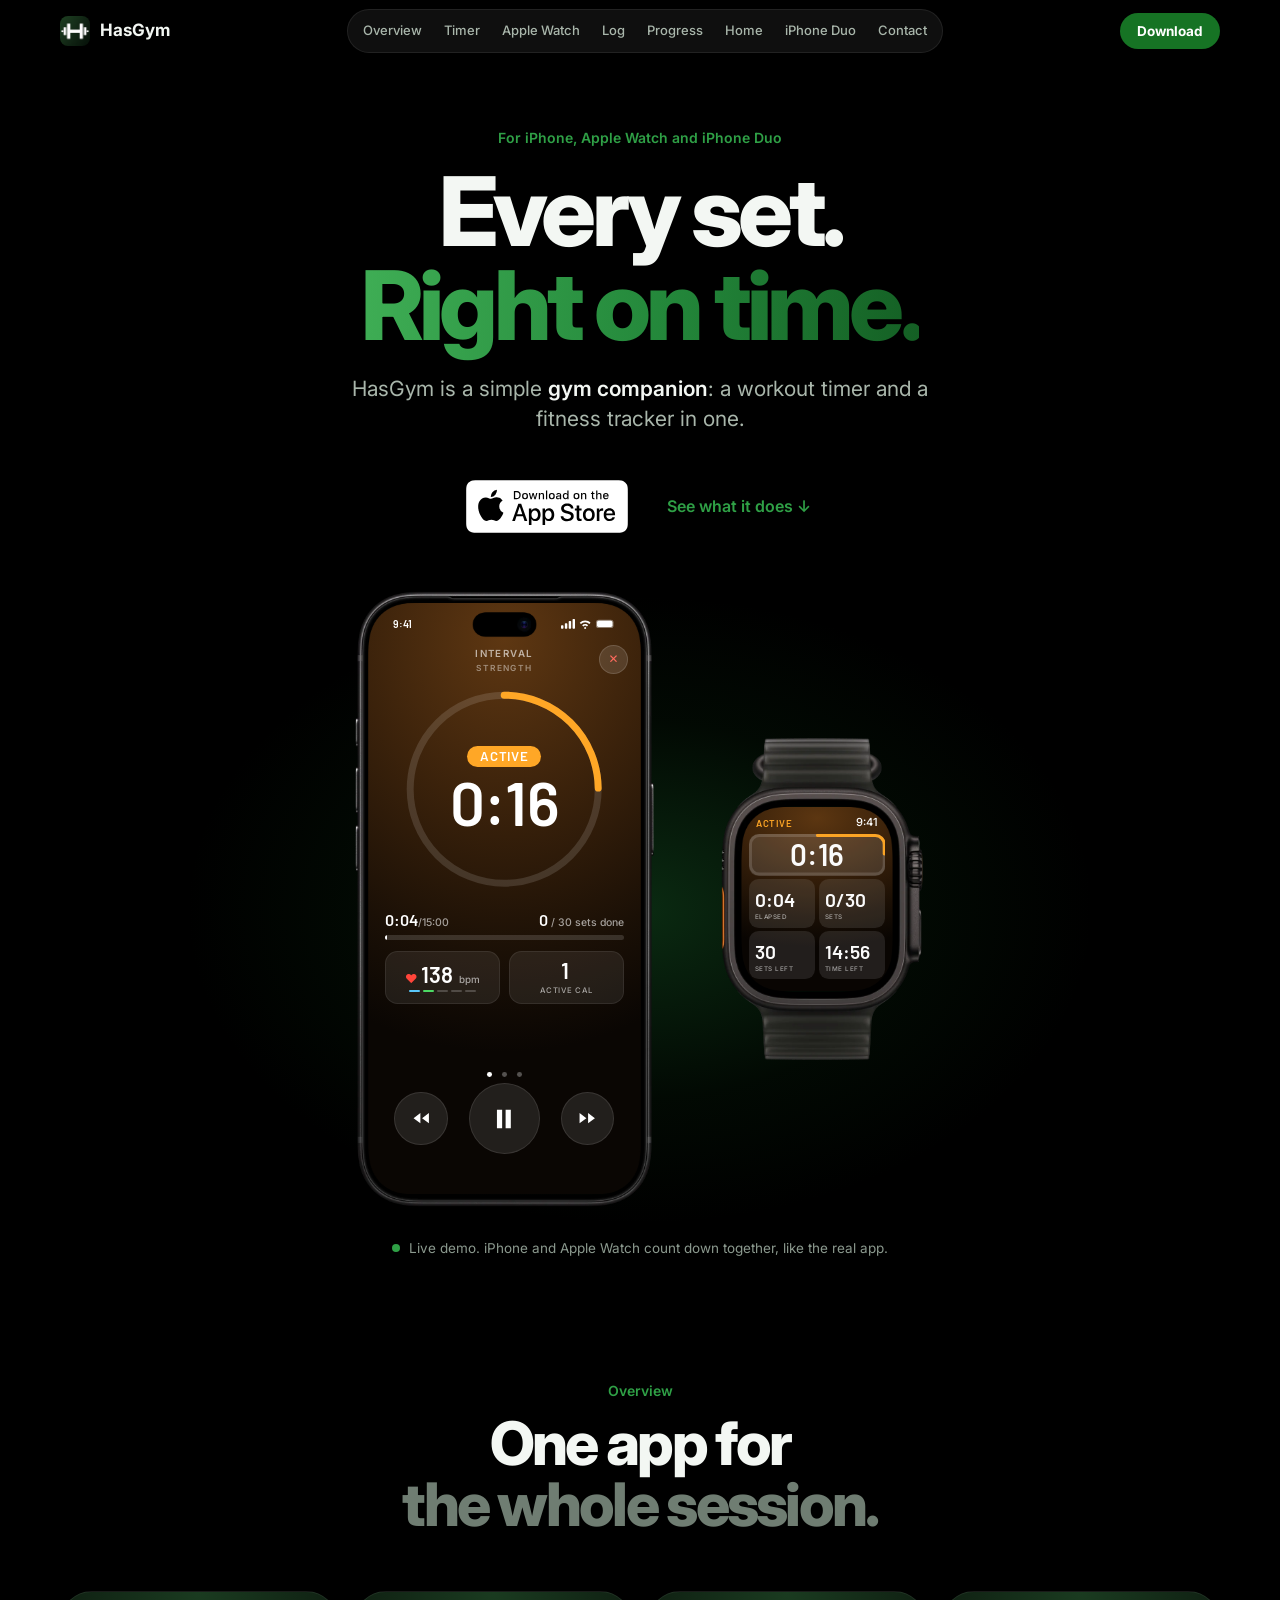
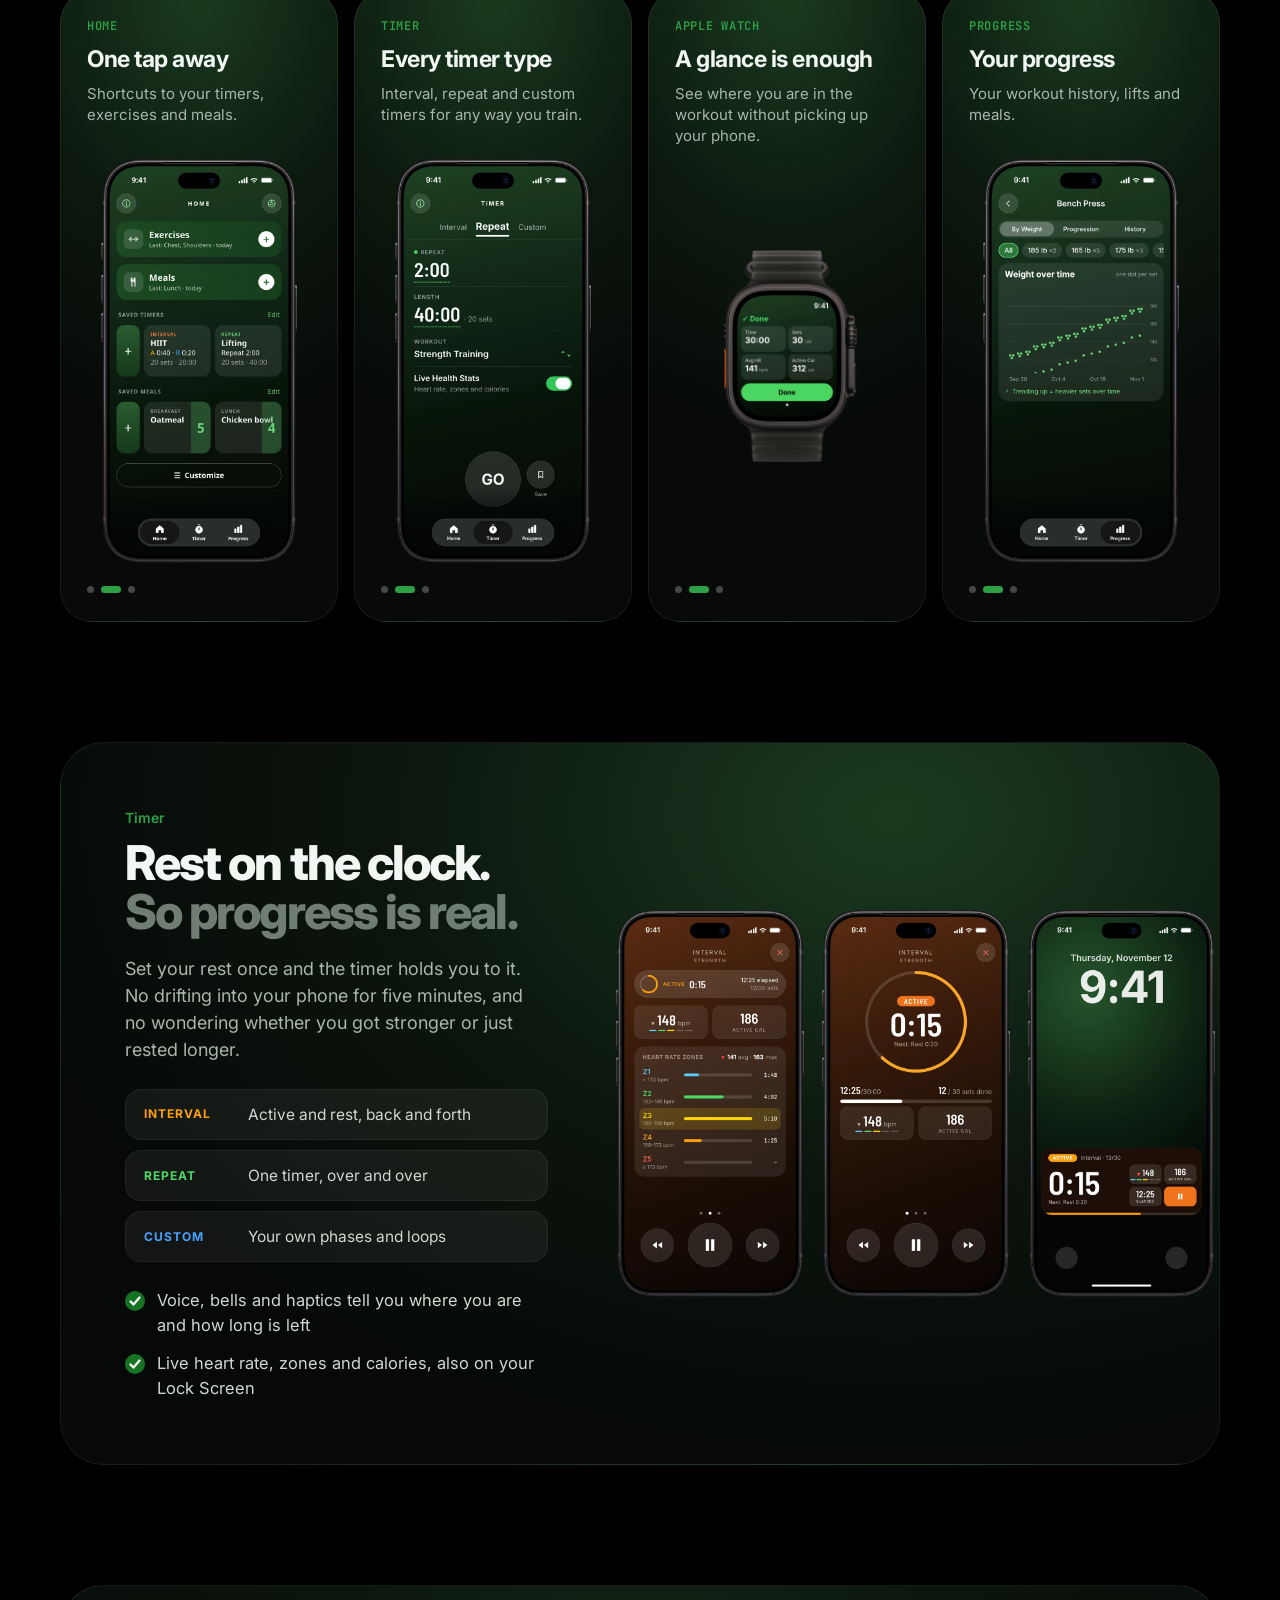
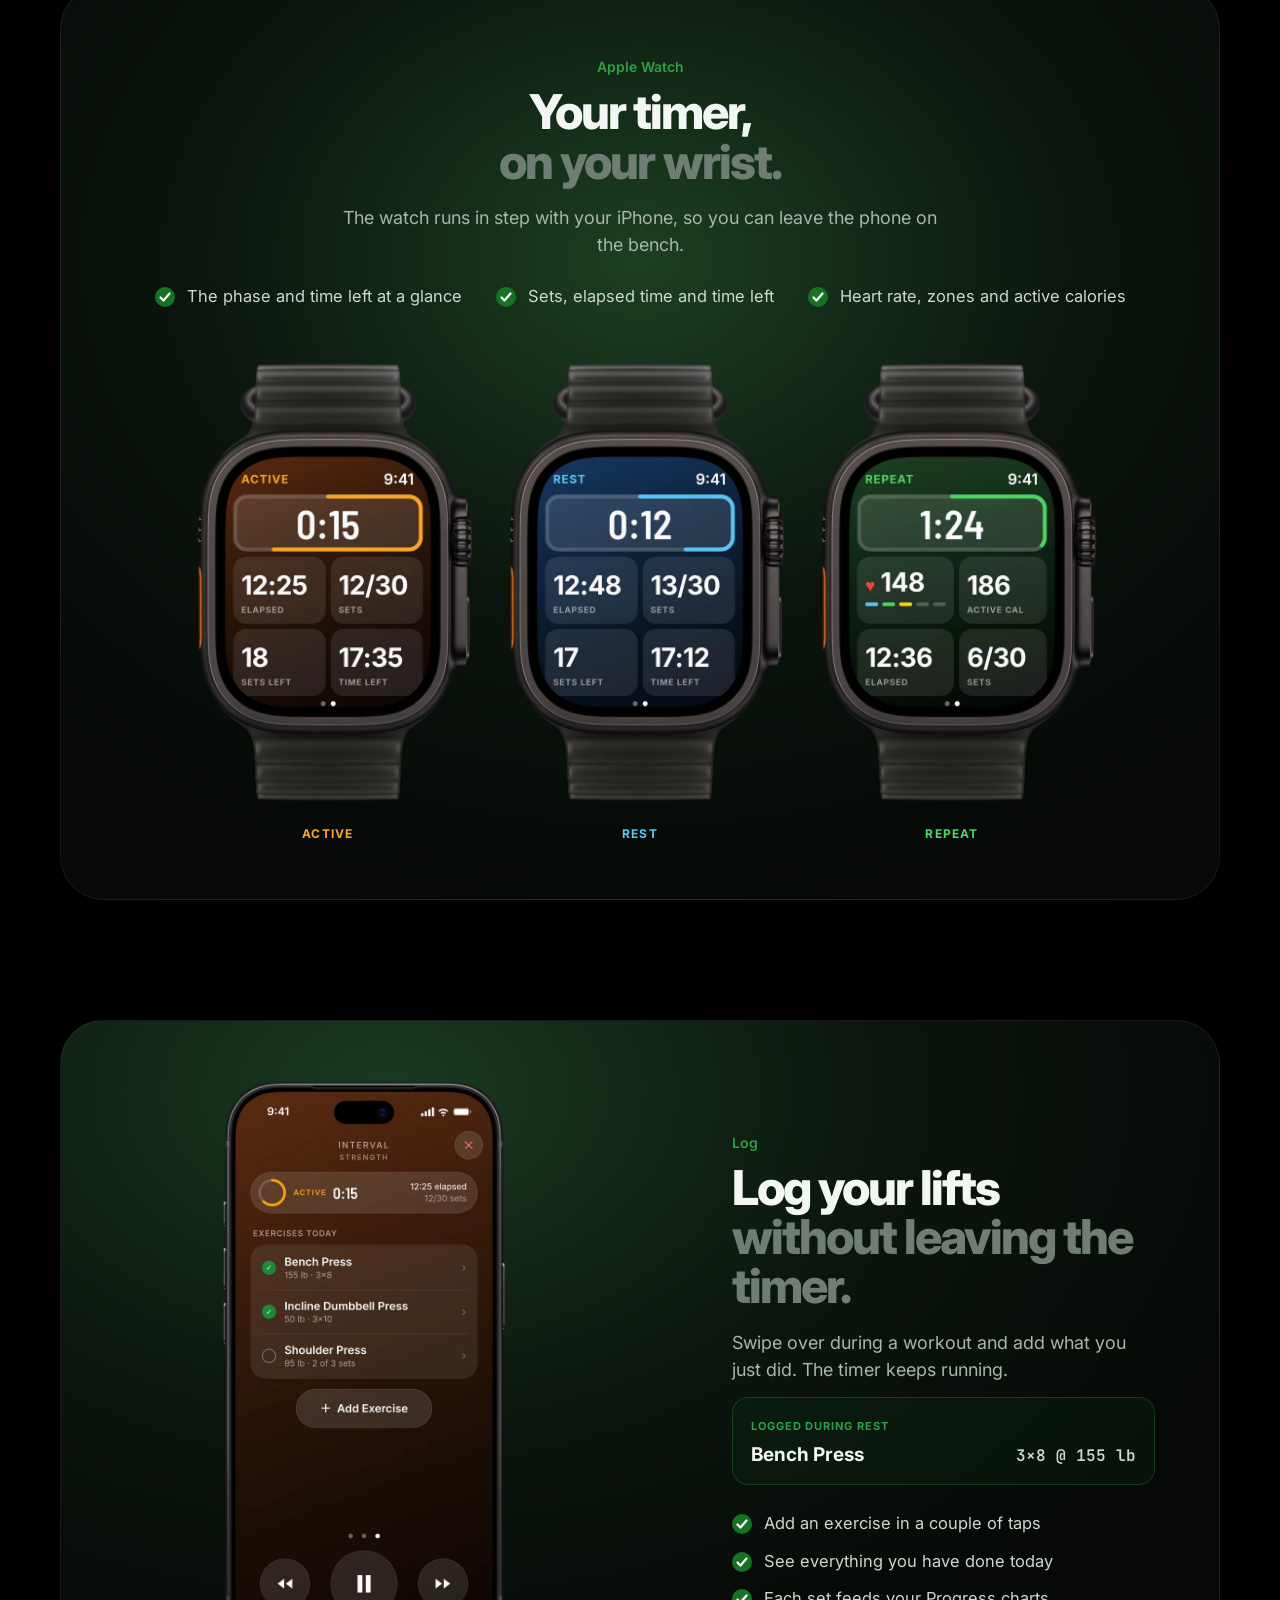
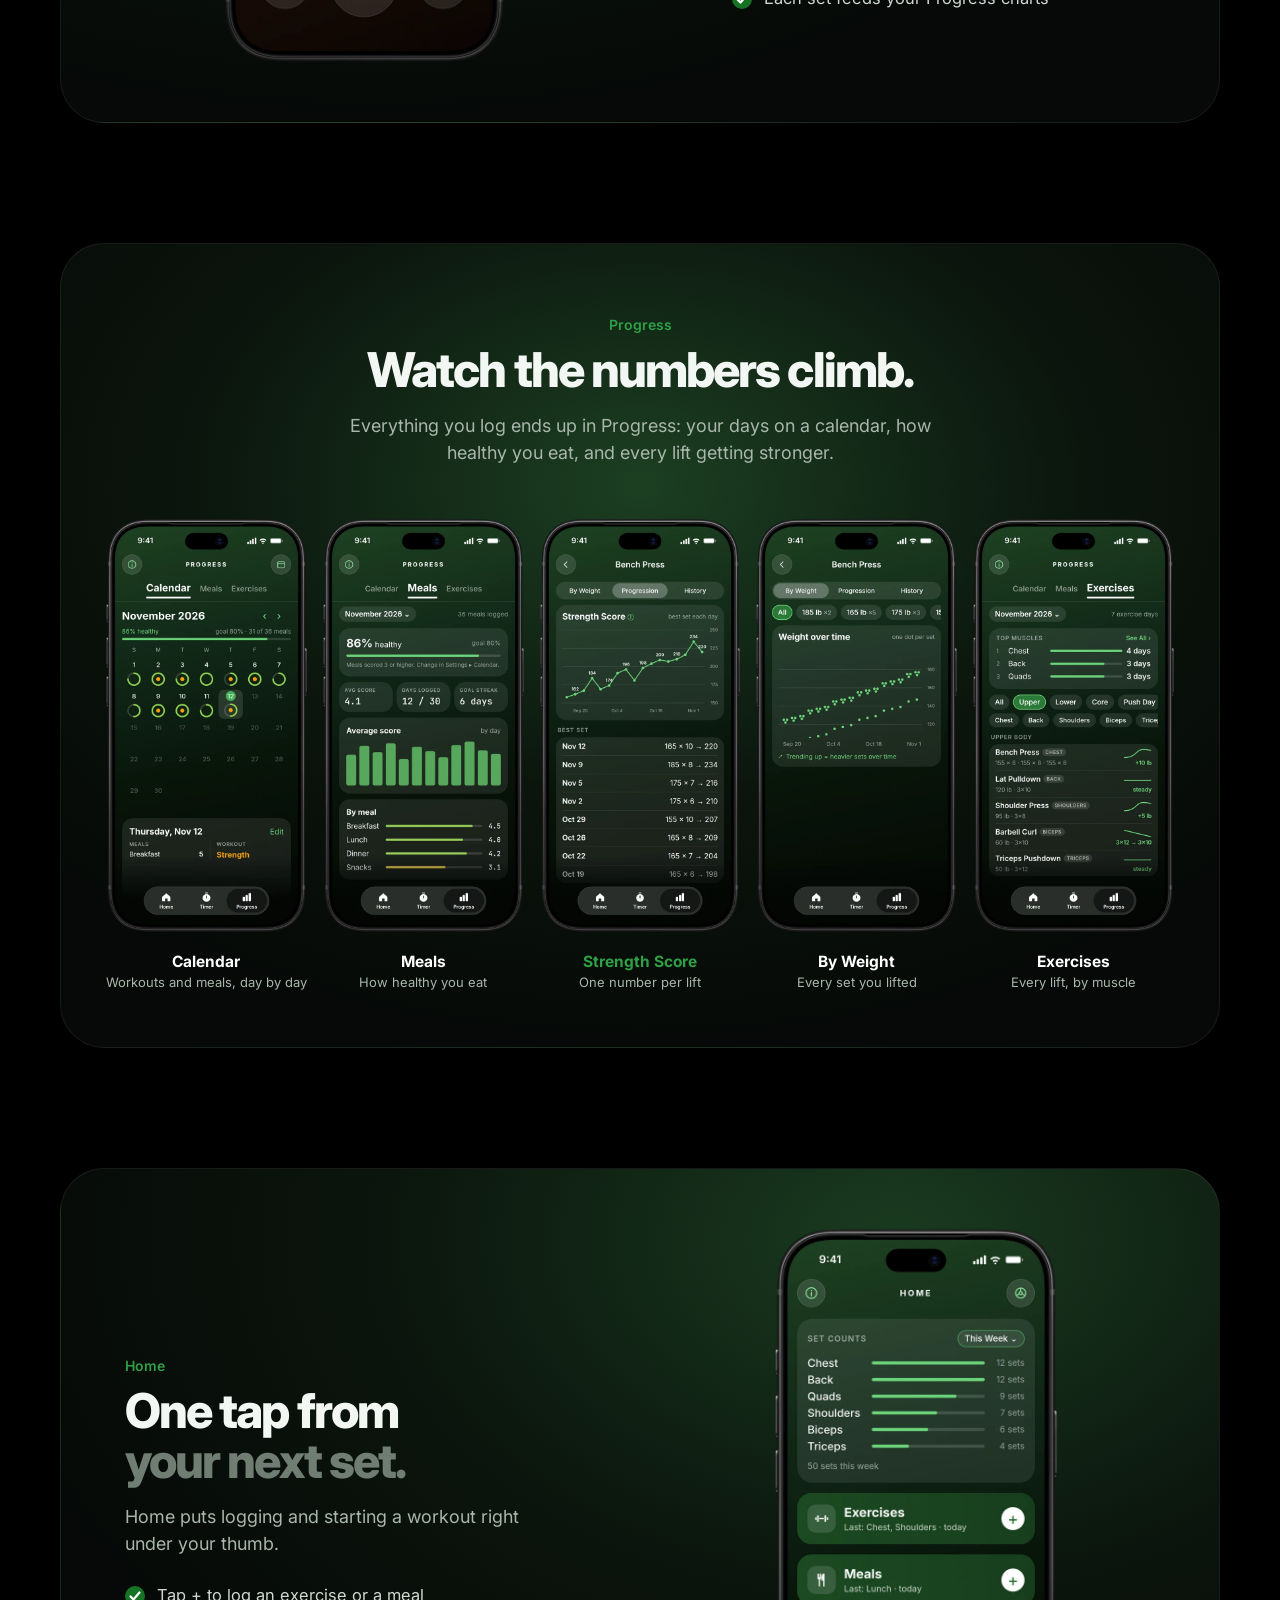
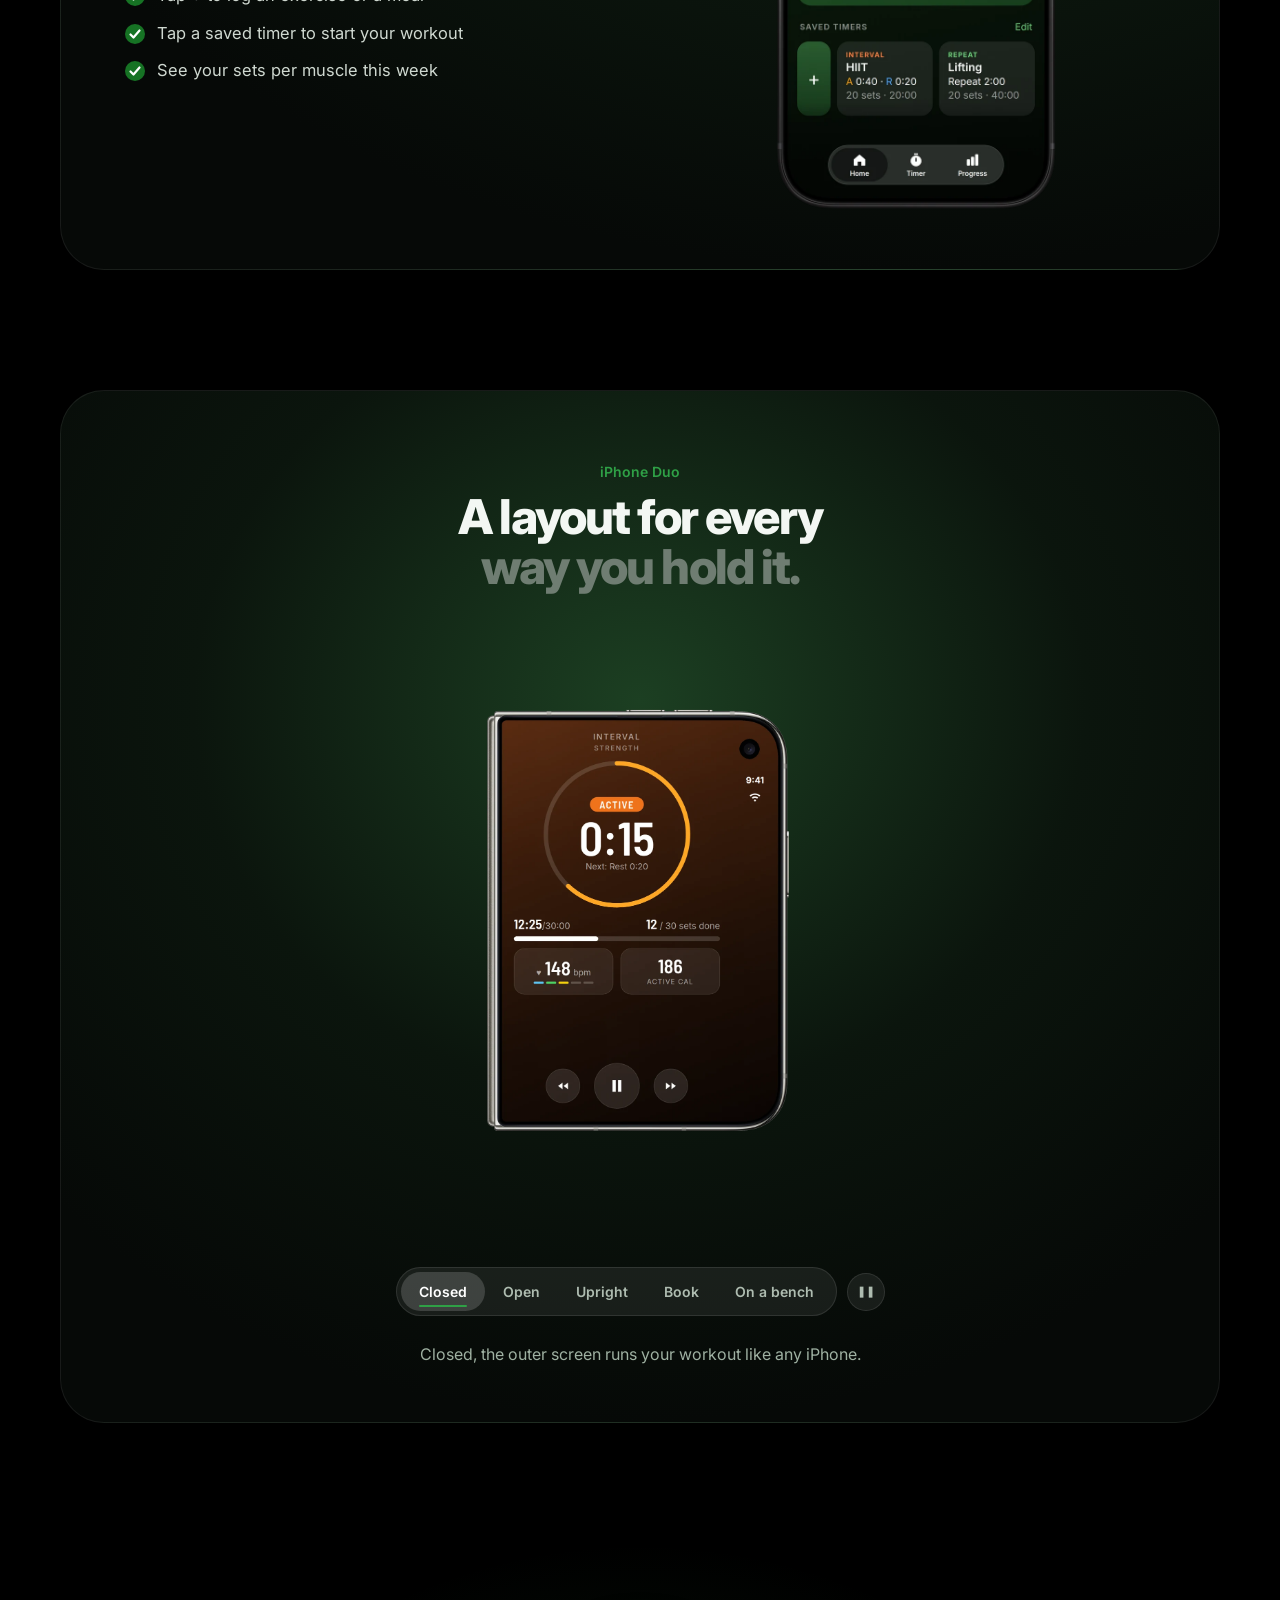
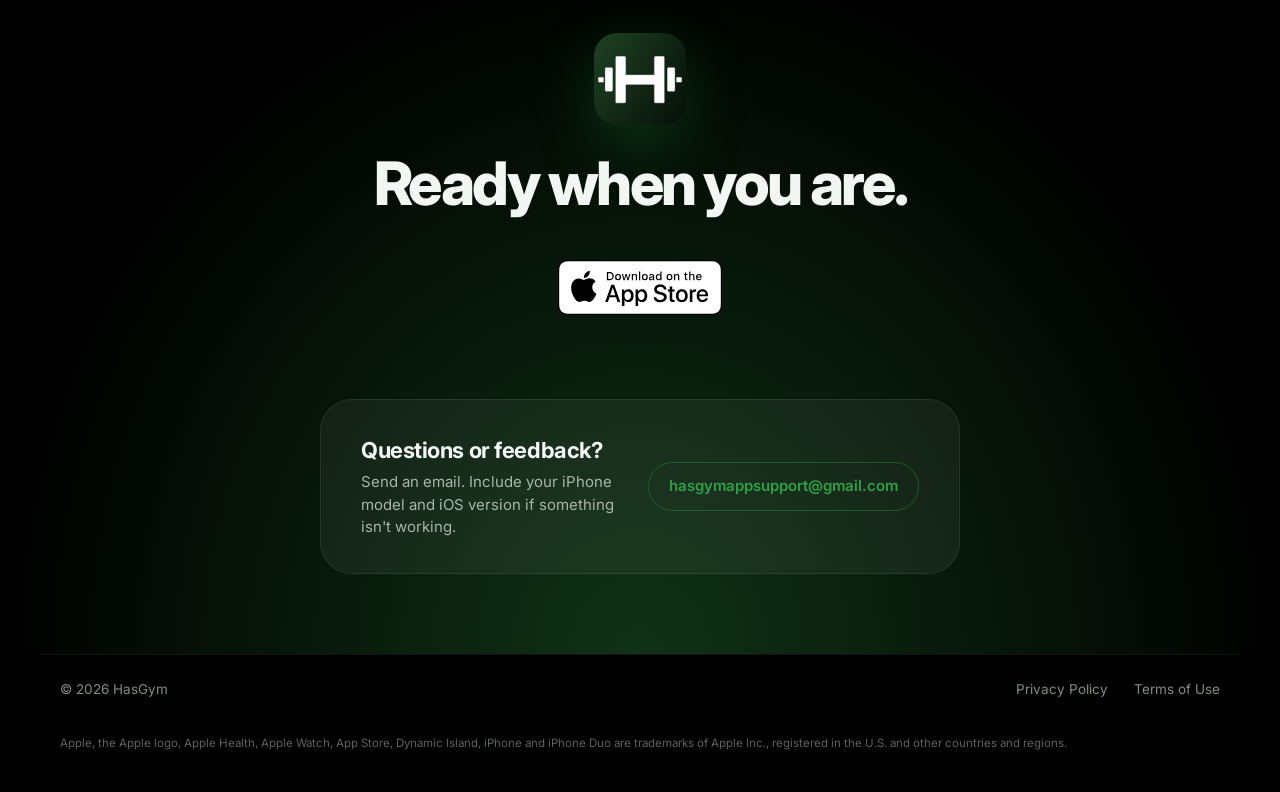
==== index.html @ fb8aa4e7 "feat: build the HasGym website home page Single-page site for HasGym: a live iPhone and Apple Watch " ====
<!doctype html>
<html lang="en"><head><meta charset="utf-8"><meta name="viewport" content="width=device-width, initial-scale=1">
<title>HasGym: workout timer and fitness tracker</title>
<meta name="description" content="HasGym is a simple gym companion: a workout timer and a fitness tracker in one, for iPhone, Apple Watch and iPhone Duo.">
<meta name="theme-color" content="#000000"><link rel="icon" href="assets/icon.png">
<link rel="preconnect" href="https://fonts.googleapis.com"><link rel="preconnect" href="https://fonts.gstatic.com" crossorigin>
<link href="https://fonts.googleapis.com/css2?family=Barlow:wght@500;600&family=Inter:wght@400;500;600;700;800&family=JetBrains+Mono:wght@500;600&display=swap" rel="stylesheet">
<link rel="stylesheet" href="devices.css?v=1794537284"><link rel="stylesheet" href="site.css?v=1794537284"></head><body>

<header class="hg-top"><div class="hg-w"><a class="hg-brand" href="#top"><img src="assets/icon.png" alt="">HasGym</a>
<nav class="hg-nav" aria-label="Sections"><i></i><a href="#overview">Overview</a><a href="#timer">Timer</a><a href="#watch">Apple Watch</a><a href="#log">Log</a><a href="#progress">Progress</a><a href="#home">Home</a><a href="#duo">iPhone Duo</a><a href="#contact">Contact</a></nav>
<a class="hg-dl" href="#contact">Download</a></div></header>

<main id="top">
<section class="hg-hero"><div class="hg-w">
<p class="hg-eb">For iPhone, Apple Watch and iPhone Duo</p>
<h1>Every set.<br><em>Right on time.</em></h1>
<p class="hg-sub">HasGym is a simple <b>gym companion</b>: a workout timer and a fitness tracker in one.</p>
<div class="hg-cta"><a class="hg-badge" href="#"><img src="assets/app-store-badge-white.svg" alt="Download on the App Store" width="165" height="55"></a><a class="hg-more" href="#overview">See what it does ↓</a></div>
<div class="hg-stage">
<div class="frl frl-phone" data-live="phone"><img src="assets/framed/bezel-iphone.webp" alt=""></div>
<div class="frl frl-watch" data-live="watch"><img src="assets/framed/bezel-watch.webp" alt=""></div>
</div>
<p class="hg-livecap">Live demo. iPhone and Apple Watch count down together, like the real app.</p>
</div></section>

<section class="hg-s" id="overview"><div class="hg-w"><div class="hg-hd"><p class="hg-eb">Overview</p><h2>One app for<br><span>the whole session.</span></h2></div>
<div class="hg-ov">
<button type="button" class="hg-oc" aria-label="Home: show the next screen"><small>HOME</small><h3>One tap away</h3><p>Shortcuts to your timers, exercises and meals.</p><div class="hg-ph hg-rot" style="zoom:.46"><img class="fr fr-phone on" src="assets/framed/home.webp" alt="Home with set counts"><img class="fr fr-phone" src="assets/framed/home-saved.webp" alt="Home with saved timers and meals"><img class="fr fr-phone" src="assets/framed/home-today.webp" alt="Home with the Today card"></div><span class="hg-dots"><i></i><i></i><i></i></span></button>
<button type="button" class="hg-oc" aria-label="Timer: show the next screen"><small>TIMER</small><h3>Every timer type</h3><p>Interval, repeat and custom timers for any way you train.</p><div class="hg-ph hg-rot" style="zoom:.46"><img class="fr fr-phone on" src="assets/framed/setup-interval.webp" alt="Interval timer setup"><img class="fr fr-phone" src="assets/framed/setup-repeat.webp" alt="Repeat timer setup"><img class="fr fr-phone" src="assets/framed/setup-custom.webp" alt="Custom timer setup"></div><span class="hg-dots"><i></i><i></i><i></i></span></button>
<button type="button" class="hg-oc" aria-label="Apple Watch: show the next screen"><small>APPLE WATCH</small><h3>A glance is enough</h3><p>See where you are in the workout without picking up your phone.</p><div class="hg-ph hg-rot" style="zoom:.46"><img class="fr fr-watch on" src="assets/framed/watch-active.webp" alt="Apple Watch timer"><img class="fr fr-watch" src="assets/framed/watch-done.webp" alt="Apple Watch workout summary"><img class="fr fr-watch" src="assets/framed/watch-controls.webp" alt="Apple Watch pause and end"></div><span class="hg-dots"><i></i><i></i><i></i></span></button>
<button type="button" class="hg-oc" aria-label="Progress: show the next screen"><small>PROGRESS</small><h3>Your progress</h3><p>Your workout history, lifts and meals.</p><div class="hg-ph hg-rot" style="zoom:.46"><img class="fr fr-phone on" src="assets/framed/strength.webp" alt="Strength Score chart"><img class="fr fr-phone" src="assets/framed/byweight.webp" alt="Weight over time"><img class="fr fr-phone" src="assets/framed/meals.webp" alt="Meals tab"></div><span class="hg-dots"><i></i><i></i><i></i></span></button>
</div></div></section>

<section class="hg-s" id="timer"><div class="hg-w"><div class="hg-p">
<div class="hg-tx"><p class="hg-eb">Timer</p><h3>Rest on the clock.<span>So progress is real.</span></h3>
<p>Set your rest once and the timer holds you to it. No drifting into your phone for five minutes, and no wondering whether you got stronger or just rested longer.</p>
<div class="hg-types"><div><b style="color:#ff9f0a">INTERVAL</b>Active and rest, back and forth</div><div><b style="color:#4cd964">REPEAT</b>One timer, over and over</div><div><b style="color:#4aa3ff">CUSTOM</b>Your own phases and loops</div></div>
<ul class="hg-ck"><li>Voice, bells and haptics tell you where you are and how long is left</li><li>Live heart rate, zones and calories, also on your Lock Screen</li></ul></div>
<div class="hg-vis"><div class="hg-trio3"><div class="hg-ph" style="zoom:.44"><img class="fr fr-phone" src="assets/framed/zones.webp" alt="Live heart rate zones during a workout" loading="lazy"></div><div class="hg-ph" style="zoom:.44"><img class="fr fr-phone" src="assets/framed/workout.webp" alt="An interval timer counting down" loading="lazy"></div><div class="hg-ph" style="zoom:.44"><img class="fr fr-phone" src="assets/framed/lock.webp" alt="The timer as a Live Activity on the Lock Screen" loading="lazy"></div></div></div>
</div></div></section>

<section class="hg-s" id="watch"><div class="hg-w"><div class="hg-p wide hg-wsec">
<div class="hg-tx"><p class="hg-eb">Apple Watch</p><h3>Your timer,<span>on your wrist.</span></h3>
<p>The watch runs in step with your iPhone, so you can leave the phone on the bench.</p>
<ul class="hg-ck"><li>The phase and time left at a glance</li><li>Sets, elapsed time and time left</li><li>Heart rate, zones and active calories</li></ul></div>
<div class="hg-vis"><div class="hg-watches"><figure><div class="hg-ph" style="zoom:.95"><img class="fr fr-watch" src="assets/framed/watch-active.webp" alt="Apple Watch in the active phase" loading="lazy"></div><figcaption style="color:#ffa726">ACTIVE</figcaption></figure><figure><div class="hg-ph" style="zoom:.95"><img class="fr fr-watch" src="assets/framed/watch-rest.webp" alt="Apple Watch in the rest phase" loading="lazy"></div><figcaption style="color:#5ac8fa">REST</figcaption></figure><figure><div class="hg-ph" style="zoom:.95"><img class="fr fr-watch" src="assets/framed/watch-repeat.webp" alt="Apple Watch running a repeat timer" loading="lazy"></div><figcaption style="color:#4cd964">REPEAT</figcaption></figure></div></div>
</div></div></section>

<section class="hg-s" id="log"><div class="hg-w"><div class="hg-p rev">
<div class="hg-tx"><p class="hg-eb">Log</p><h3>Log your lifts<span>without leaving the timer.</span></h3>
<p>Swipe over during a workout and add what you just did. The timer keeps running.</p>
<div class="hg-log"><small>LOGGED DURING REST</small><p><b>Bench Press</b><span>3×8 @ 155 lb</span></p></div>
<ul class="hg-ck"><li>Add an exercise in a couple of taps</li><li>See everything you have done today</li><li>Each set feeds your Progress charts</li></ul></div>
<div class="hg-vis"><div class="hg-ph" style="zoom:.66"><img class="fr fr-phone" src="assets/framed/logex.webp" alt="Logging exercises during a running workout" loading="lazy"></div></div>
</div></div></section>

<section class="hg-s" id="progress"><div class="hg-w"><div class="hg-p wide">
<div class="hg-tx"><p class="hg-eb">Progress</p><h3>Watch the numbers climb.</h3>
<p>Everything you log ends up in Progress: your days on a calendar, how healthy you eat, and every lift getting stronger.</p></div>
<div class="hg-gal"><figure class=""><div class="hg-ph" style="zoom:.47"><img class="fr fr-phone" src="assets/framed/calendar.webp" alt="Calendar of workouts and meals" loading="lazy"></div><figcaption><b>Calendar</b>Workouts and meals, day by day</figcaption></figure><figure class=""><div class="hg-ph" style="zoom:.47"><img class="fr fr-phone" src="assets/framed/meals.webp" alt="Meals tab with healthy share" loading="lazy"></div><figcaption><b>Meals</b>How healthy you eat</figcaption></figure><figure class="big"><div class="hg-ph" style="zoom:.47"><img class="fr fr-phone" src="assets/framed/strength.webp" alt="Strength Score chart" loading="lazy"></div><figcaption><b>Strength Score</b>One number per lift</figcaption></figure><figure class=""><div class="hg-ph" style="zoom:.47"><img class="fr fr-phone" src="assets/framed/byweight.webp" alt="Chart of weight over time" loading="lazy"></div><figcaption><b>By Weight</b>Every set you lifted</figcaption></figure><figure class=""><div class="hg-ph" style="zoom:.47"><img class="fr fr-phone" src="assets/framed/exercises.webp" alt="Exercises grouped by muscle" loading="lazy"></div><figcaption><b>Exercises</b>Every lift, by muscle</figcaption></figure></div>
</div></div></section>

<section class="hg-s" id="home"><div class="hg-w"><div class="hg-p">
<div class="hg-tx"><p class="hg-eb">Home</p><h3>One tap from<span>your next set.</span></h3>
<p>Home puts logging and starting a workout right under your thumb.</p>
<ul class="hg-ck"><li>Tap + to log an exercise or a meal</li><li>Tap a saved timer to start your workout</li><li>See your sets per muscle this week</li></ul></div>
<div class="hg-vis"><div class="hg-ph" style="zoom:.66"><img class="fr fr-phone" src="assets/framed/home.webp" alt="HasGym Home with set counts, shortcuts and saved timers" loading="lazy"></div></div>
</div></div></section>

<section class="hg-s" id="duo"><div class="hg-w"><div class="hg-p wide">
<div class="hg-tx"><p class="hg-eb">iPhone Duo</p><h3>A layout for every<span>way you hold it.</span></h3></div>
<div class="hg-vis" style="padding-top:10px"><div data-duo-stage></div></div>
</div></div></section>

<section class="hg-end" id="contact"><div class="hg-w"><img src="assets/icon.png" alt="">
<h2>Ready when you are.</h2><div class="hg-cta"><a class="hg-badge" href="#"><img src="assets/app-store-badge-white.svg" alt="Download on the App Store" width="165" height="55"></a></div>
<div class="hg-contact"><div><h3>Questions or feedback?</h3><p>Send an email. Include your iPhone model and iOS version if something isn't working.</p></div><a class="hg-mail" href="mailto:hasgymappsupport@gmail.com">hasgymappsupport@gmail.com</a></div>
</div></section>
</main>

<footer class="hg-foot"><div class="hg-w"><span>© 2026 HasGym</span><nav><a href="privacy-policy/">Privacy Policy</a><a href="terms-of-use/">Terms of Use</a></nav></div>
<p class="hg-tm">Apple, the Apple logo, Apple Health, Apple Watch, App Store, Dynamic Island, iPhone and iPhone Duo are trademarks of Apple Inc., registered in the U.S. and other countries and regions.</p></footer>
<script src="devices.js?v=1794537284"></script><script src="site.js?v=1794537284"></script></body></html>
---- devices.css ----
/* Devices: screenshots framed in Apple's official product bezels (built by tools/build_frames.py).
   Apple's marketing guidelines: show them as is and straight-on; no tilt, shadow, crop, overlap or 3D;
   keep iPhone and Apple Watch at their real relative sizes (watch image = 0.73 x iPhone image width). */
.fr{display:block;max-width:none;height:auto}
.fr-phone{width:436px}
.fr-watch{width:318px}
/* live screen inside a bezel (hero) */
.frl{position:relative;flex:none}
.frl>img{position:relative;z-index:1;display:block;width:100%;max-width:none;pointer-events:none}
.frl>.lv{position:absolute;transform-origin:0 0}
.frl-phone{width:436px}
.frl-phone>.lv{left:5.333%;top:2.5%;width:390px;height:844px;border-radius:56px}
.frl-watch{width:318px}
.frl-watch>.lv{left:15.968%;top:22.66%;width:204.2px;height:248.8px;border-radius:46px;zoom:1.06}
/* stage + picker */
.stage{display:grid;justify-items:center;gap:26px}
.stage *{box-sizing:border-box;margin:0;padding:0}
.shots{position:relative;display:grid;place-items:center;width:100%}
.shot{grid-area:1/1;display:grid;place-items:center;opacity:0;transition:opacity .6s;pointer-events:none}
.shot.on{opacity:1}
.pkw{display:flex;gap:10px;align-items:center}
.pk{position:relative;display:flex;padding:4px;border-radius:999px;background:rgba(255,255,255,.07);border:1px solid rgba(255,255,255,.1)}
.pk .gl{position:absolute;top:4px;bottom:4px;left:0;border-radius:999px;background:rgba(255,255,255,.16);transition:transform .45s cubic-bezier(.2,.8,.2,1),width .45s}
.pk button{position:relative;appearance:none;border:0;background:none;color:#aebcb0;font:inherit;font-size:14px;font-weight:600;padding:9px 18px;cursor:pointer;transition:color .3s}
.pk button.on{color:#fff}
.pk button u{position:absolute;left:18px;right:18px;bottom:4px;height:2px;border-radius:2px;overflow:hidden}
.pk button.on u::after{content:"";display:block;height:100%;width:100%;background:var(--g,#2fa046);transform-origin:0 0;animation:pkrun 4s linear both}
.pkw.paused button.on u::after{animation:none}
@keyframes pkrun{from{transform:scaleX(0)}}
.pp{width:38px;height:38px;border-radius:50%;border:1px solid rgba(255,255,255,.1);background:rgba(255,255,255,.07);color:#aebcb0;cursor:pointer;font-size:11px}
.cap{min-height:1.5em;text-align:center;color:#9fb1a2;font-size:16px;max-width:520px}
.shots{min-height:470px}
---- site.css ----
*{box-sizing:border-box;margin:0;padding:0}
:root{--g:#2fa046;--g-deep:#167324}
html{background:#000;scroll-behavior:smooth;scroll-padding-top:70px}
body{color:#f3f7f3;font:400 17px/1.5 Inter,system-ui,sans-serif;-webkit-font-smoothing:antialiased;overflow-x:hidden}
a{color:inherit;text-decoration:none}
img{display:block;max-width:100%}
.hg-w{max-width:1200px;margin:0 auto;padding:0 20px}
/* sticky header */
.hg-top{position:sticky;top:0;z-index:20;transition:background .3s,border-color .3s;border-bottom:1px solid transparent}
.hg-top.scrolled{background:rgba(0,0,0,.72);backdrop-filter:blur(20px);-webkit-backdrop-filter:blur(20px);border-color:rgba(255,255,255,.08)}
.hg-top .hg-w{display:flex;align-items:center;justify-content:space-between;height:62px}
.hg-brand{display:flex;align-items:center;gap:10px;font-weight:700;font-size:17px}.hg-brand img{width:30px;height:30px;border-radius:8px}
.hg-nav{position:relative;display:flex;padding:4px;border-radius:999px;background:rgba(255,255,255,.06);border:1px solid rgba(255,255,255,.08)}
.hg-nav i{position:absolute;top:4px;bottom:4px;left:0;border-radius:999px;background:rgba(34,140,58,.2);box-shadow:inset 0 0 0 1px rgba(34,140,58,.45);opacity:0;transition:transform .4s cubic-bezier(.2,.8,.2,1),width .4s,opacity .3s}
.hg-nav a{position:relative;padding:7px 15px;font-size:13.5px;font-weight:500;color:#a9b6ab;border-radius:999px;transition:color .3s}
.hg-nav a.on{color:#fff}
.hg-dl{padding:8px 17px;border-radius:999px;background:var(--g-deep);color:#fff;font-weight:700;font-size:13.5px}
/* hero */
.hg-hero{position:relative;text-align:center;padding:64px 0 0;overflow:hidden}
.hg-eb{font-size:14px;font-weight:600;color:var(--g)}
h1{font-size:96px;line-height:.98;letter-spacing:-.05em;font-weight:800;margin:16px 0 22px}
h1 em{font-style:normal;background:linear-gradient(95deg,#3fae55,#23873a 55%,#145f24);-webkit-background-clip:text;background-clip:text;color:transparent}
.hg-sub{font-size:21px;color:#a9b6ab;max-width:640px;margin:0 auto;line-height:1.4}
.hg-sub b{color:#f3f7f3;font-weight:600}
.hg-cta{display:flex;gap:14px;justify-content:center;align-items:center;margin-top:32px}
.hg-store{display:inline-flex;align-items:center;gap:10px;padding:14px 26px;border-radius:999px;background:#fff;color:#000;font-weight:700;font-size:16px}
.hg-more{padding:14px 18px;color:var(--g);font-weight:600;font-size:16px}
.hg-trio{position:relative;display:flex;justify-content:center;align-items:center;gap:44px;margin-top:64px;padding-bottom:26px}
.hg-trio::before{content:"";position:absolute;left:50%;top:50%;width:1100px;height:640px;transform:translate(-50%,-50%);background:radial-gradient(closest-side,rgba(55,168,76,.3),rgba(22,115,36,.08) 60%,transparent);pointer-events:none}
.hg-trio>div{position:relative}
.hg-livecap{display:inline-flex;align-items:center;gap:9px;margin:6px 0 0;font-size:13.5px;color:#8b998e}
.hg-livecap::before{content:"";width:8px;height:8px;border-radius:50%;background:var(--g);box-shadow:0 0 0 0 rgba(34,140,58,.6);animation:hgpulse 2s infinite}
@keyframes hgpulse{to{box-shadow:0 0 0 10px rgba(34,140,58,0)}}
/* sections */
.hg-s{padding:120px 0 0}
.hg-hd{text-align:center;margin-bottom:56px}
h2{font-size:60px;line-height:1.02;letter-spacing:-.045em;font-weight:800;margin-top:12px}
h2 span,.hg-p h3 span{color:#6f7d72}
.hg-lead{font-size:19px;color:#a9b6ab;max-width:620px;margin:18px auto 0}
.hg-ov{display:grid;grid-template-columns:repeat(4,1fr);gap:16px}
.hg-oc{position:relative;display:block;height:500px;padding:26px 26px 0;border-radius:32px;overflow:hidden;border:1px solid rgba(255,255,255,.07);
  background:radial-gradient(120% 70% at 50% 0,#1a3b20 0,#0c180e 55%,#070a08 100%);transition:transform .3s,border-color .3s}
.hg-oc:hover{transform:translateY(-4px);border-color:rgba(34,140,58,.4)}
.hg-oc small{font:600 12px "JetBrains Mono",monospace;color:var(--g);letter-spacing:.06em}
.hg-oc h3{font-size:23px;letter-spacing:-.02em;margin:8px 0 6px;font-weight:700}
.hg-oc p{color:#a9b6ab;font-size:15px;line-height:1.4}
.hg-oc .hg-ph{position:absolute;left:50%;top:430px;transform:translateX(-50%)}
.no-anim *,.no-anim *::before{transition:none!important}
.hg-p{position:relative;border-radius:44px;overflow:hidden;border:1px solid rgba(255,255,255,.07);display:grid;grid-template-columns:1fr 1.15fr;align-items:center;
  background:radial-gradient(80% 90% at 72% 10%,#1a3b20 0,#0b150d 55%,#060907 100%)}
.hg-p.rev{grid-template-columns:1.15fr 1fr;background:radial-gradient(80% 90% at 28% 10%,#1a3b20 0,#0b150d 55%,#060907 100%)}
.hg-p.rev .hg-tx{order:2}
.hg-p.wide{grid-template-columns:1fr;text-align:center;background:radial-gradient(70% 70% at 50% 30%,#1c3f22 0,#0b150d 55%,#060907 100%)}
.hg-tx{padding:64px}
.hg-p.wide .hg-tx{padding:70px 64px 0}
.hg-p h3{font-size:48px;letter-spacing:-.04em;line-height:1.03;font-weight:800;margin-top:10px}
.hg-p h3 span{display:block}
.hg-tx>p:not(.hg-eb){color:#a9b6ab;font-size:18px;margin-top:18px;max-width:440px}
.hg-p.wide .hg-tx>p:not(.hg-eb){margin-inline:auto;max-width:600px}
.hg-ck{list-style:none;margin-top:26px;display:grid;gap:13px;color:#cfd8d0;font-size:16.5px}
.hg-ck li{display:flex;gap:12px}.hg-ck li::before{content:"";flex:none;width:20px;height:20px;margin-top:3px;border-radius:50%;background:var(--g-deep) url("data:image/svg+xml,%3Csvg xmlns='http://www.w3.org/2000/svg' viewBox='0 0 20 20'%3E%3Cpath d='M5.5 10.5l3 3 6-7' fill='none' stroke='%23fff' stroke-width='2.2' stroke-linecap='round' stroke-linejoin='round'/%3E%3C/svg%3E")}
.hg-types{margin-top:26px;display:grid;gap:10px}
.hg-types div{display:grid;grid-template-columns:104px 1fr;align-items:center;padding:13px 18px;border-radius:16px;background:rgba(255,255,255,.055);border:1px solid rgba(255,255,255,.06);font-size:15.5px;color:#cfd8d0}
.hg-types b{font-size:12px;letter-spacing:.08em}
.hg-vis{position:relative;display:flex;justify-content:center;align-items:center;padding:56px 24px}
.hg-watches{display:flex;gap:26px;align-items:flex-end}
.hg-watches figure{text-align:center}.hg-watches figcaption{margin-top:14px;font-size:12px;font-weight:700;letter-spacing:.1em}
.hg-note{margin:0 auto;padding:8px 16px;border-radius:999px;border:1px dashed rgba(255,255,255,.2);font-size:13px;color:#8b998e;width:max-content}
/* device frames with real screenshots */
.hg-ph{flex:none}
/* end */
.hg-end{margin-top:120px;padding:90px 0 80px;text-align:center;background:radial-gradient(50% 100% at 50% 100%,rgba(55,168,76,.3),transparent)}
.hg-end>.hg-w>img{width:92px;border-radius:23px;margin:0 auto 28px;box-shadow:0 20px 60px rgba(34,140,58,.3)}
.hg-contact{max-width:640px;margin:70px auto 0;padding:34px 40px;border-radius:32px;background:rgba(255,255,255,.055);border:1px solid rgba(255,255,255,.08);display:flex;justify-content:space-between;align-items:center;gap:24px;text-align:left}
.hg-contact h3{font-size:22px;letter-spacing:-.02em}.hg-contact p{color:#a9b6ab;font-size:15px;margin-top:4px}
.hg-mail{flex:none;padding:12px 20px;border-radius:999px;border:1px solid rgba(34,140,58,.5);color:var(--g);font-weight:600;font-size:15px}
.hg-foot .hg-w{display:flex;justify-content:space-between;padding-block:24px 36px;border-top:1px solid rgba(255,255,255,.08);color:#7f8d82;font-size:13.5px}
.hg-foot nav{display:flex;gap:26px}.hg-foot a:hover{color:#fff}
.hg-tm{max-width:1200px;margin:0 auto;padding:0 20px 40px;color:#59645b;font-size:11.5px;line-height:1.5}

/* live synced screens (hero) */
.lv{position:relative;overflow:hidden;color:#fff;font:500 15px/1.25 Inter,system-ui,sans-serif;text-align:left;--ph:#ffa726;
  background:radial-gradient(130% 70% at 50% 6%,#5e3712 0,#3b220b 40%,#1b1006 76%,#0a0603 100%)}
.lv::before{content:"";position:absolute;inset:0;opacity:0;transition:opacity .7s;background:radial-gradient(130% 70% at 50% 6%,#16365a 0,#0f2440 40%,#081322 76%,#04080f 100%)}
.lv[data-phase=rest]{--ph:#5ac8fa}.lv[data-phase=rest]::before{opacity:1}
.lv>*{position:relative}
.lv b,.lv .lv-pill{font-family:Barlow,Inter,sans-serif;font-weight:600}
.lv svg{display:block}
.lv-hd{text-align:center;font-size:14px;font-weight:600;letter-spacing:.14em;color:rgba(255,255,255,.62);padding-top:24px;line-height:1.5}
.lv-hd small{display:block;font-size:12px;letter-spacing:.16em;color:rgba(255,255,255,.45)}
.lv-x{position:absolute!important;right:18px;top:60px;width:42px;height:42px;border-radius:50%;background:rgba(255,255,255,.12);border:1px solid rgba(255,255,255,.14);display:grid;place-items:center;color:#ff6b5e;font-size:17px}
.lv-ring{position:relative;margin:18px auto 0}
.lv-ring svg{width:100%;height:100%;transform:rotate(-90deg)}
.lv-ring circle{fill:none;stroke-width:3.4}.lv-ring .tr{stroke:rgba(255,255,255,.13)}.lv-ring .pr{stroke:var(--ph);stroke-linecap:round;transition:stroke .5s}
.lv-rc{position:absolute;inset:0;display:grid;place-content:center;justify-items:center;gap:6px}
.lv-pill{padding:3px 18px;border-radius:999px;background:var(--ph);color:#fff;font-size:19px;letter-spacing:.06em;transition:background .5s}
.lv-rc b{font-size:88px;line-height:1;letter-spacing:-.01em}
.lv-row{display:flex;justify-content:space-between;align-items:baseline;margin:26px 24px 8px;font-size:15px;color:rgba(255,255,255,.6)}
.lv-row b{font-size:23px;color:#fff}
.lv-bar{display:block;height:6px;margin:0 24px;border-radius:6px;background:rgba(255,255,255,.14);overflow:hidden}.lv-bar i{display:block;height:100%;background:#fff;border-radius:6px;min-width:3px}
.lv-cards{display:grid;grid-template-columns:1fr 1fr;gap:12px;margin:16px 24px 0}
.lv-cards>div{height:76px;border-radius:18px;background:rgba(255,255,255,.08);border:1px solid rgba(255,255,255,.08);display:grid;place-content:center;justify-items:center;gap:5px}
.lv-cards p{font-size:14px;color:rgba(255,255,255,.6)}.lv-cards b{font-size:32px;color:#fff;line-height:1;margin-right:4px}
.lv-cards small{font-size:11px;letter-spacing:.1em;color:rgba(255,255,255,.6)}
.lv-heart{color:#ff453a;margin-right:6px;font-size:1.25em}
.lv-cards em{display:flex;gap:4px}.lv-cards em i{width:16px;height:3.5px;border-radius:2px;background:rgba(255,255,255,.2)}
.lv em i.on.z0{background:#5ac8fa}.lv em i.on.z1{background:#4cd964}.lv em i.on.z2{background:#ffd60a}.lv em i.on.z3{background:#ff9f0a}.lv em i.on.z4{background:#ff5a4f}
.lv-dots{position:absolute!important;left:0;right:0;bottom:166px;display:flex;justify-content:center;gap:14px}.lv-dots i{width:7px;height:7px;border-radius:50%;background:rgba(255,255,255,.3)}.lv-dots i.on{background:#fff}
.lv-ct{position:absolute!important;left:0;right:0;bottom:56px;display:flex;justify-content:center;align-items:center;gap:30px}
.lv-ct span{width:76px;height:76px;border-radius:50%;background:rgba(255,255,255,.1);border:1px solid rgba(255,255,255,.1);display:grid;place-items:center}
.lv-ct span.p{width:102px;height:102px}.lv-ct svg{width:40%;height:40%;fill:#fff}
/* watch */
.lw-top{display:flex;justify-content:space-between;align-items:center;padding:0 10px;font-size:15px}.lw-top b{color:var(--ph);font-size:13px;letter-spacing:.06em;transition:color .5s}
.lw-g{display:grid;grid-template-columns:1fr 1fr;gap:5px;margin-top:5px}
.lw-g div{height:65px;border-radius:13px;background:rgba(255,255,255,.1);padding:14px 8px 0}
.lw-g b{display:block;font-size:26px;line-height:1}.lw-g small{font-size:8.5px;letter-spacing:.08em;color:rgba(255,255,255,.6)}
.hg-p.wide .shots{min-height:600px}

/* overview cards: whole devices */
.hg-oc{display:flex;flex-direction:column;height:auto;padding-bottom:28px}
.hg-oc p{min-height:63px}
.hg-oc .hg-ph{position:static;transform:none;margin:22px auto 0}
/* timer: log line */
.hg-log{margin-top:14px;padding:14px 18px;border-radius:16px;border:1px solid rgba(34,140,58,.35);background:rgba(34,140,58,.07)}
.hg-log small{font-size:11px;font-weight:700;letter-spacing:.09em;color:var(--g)}
.hg-log p{display:flex;justify-content:space-between;align-items:baseline;margin-top:4px}
.hg-log b{font-size:19px}.hg-log span{font:600 16px "JetBrains Mono",monospace;color:#cfd8d0}
.hg-p{grid-template-columns:minmax(520px,1fr) minmax(0,1.1fr)}
.hg-p.rev{grid-template-columns:minmax(0,1.1fr) minmax(480px,1fr)}
.hg-p.wide{grid-template-columns:minmax(0,1fr)}
.hg-vis{min-width:0}
.hg-log p{white-space:nowrap;gap:16px}
.hg-p.wide .shots{min-height:680px}
.lv .sb{display:flex;justify-content:space-between;align-items:center;padding:21px 36px 0;font:700 15px Inter,sans-serif}
.lv .sb svg{width:78px;height:14px;fill:#fff}
.hg-wsec .hg-ck{display:flex;justify-content:center;gap:34px;flex-wrap:wrap}
.hg-wsec .hg-vis{padding:44px 24px 56px}
.hg-watches{gap:56px}
.lv-watch{padding:12px 10px 0}
.hg-oc .hg-ph:has(.fr-watch){margin-block:auto}
.hg-watches{gap:10px}
/* progress gallery: whole phones, tallest in the middle */
.hg-gal{display:flex;justify-content:center;align-items:flex-end;gap:14px;padding:50px 20px 56px}
.hg-gal figure{text-align:center}
.hg-gal figcaption{margin-top:16px;font-size:13px;color:#a9b6ab;line-height:1.4}
.hg-gal figcaption b{display:block;font-size:15.5px;color:#fff}
.hg-gal figure.big figcaption b{color:var(--g)}
/* hero watch: the progress line runs around the timer card, like the phone ring */
.lw-big{position:relative;margin-top:6px;height:56px;border-radius:13px;background:rgba(255,255,255,.12);display:grid;place-items:center}
.lw-big b{font-size:40px;line-height:1}
.lw-big svg{position:absolute;inset:0;width:100%;height:100%;fill:none;stroke-width:4;stroke-linecap:round}
.lw-big .tk{stroke:rgba(255,255,255,.14)}.lw-big .f-wtrack{stroke:var(--ph);transition:stroke .5s}
.hg-nav a{padding:7px 13px}
.hg-nav a{padding:7px 11px;font-size:13px}
.hg-p.wide .shots{min-height:640px}
.hg-cue{width:100%;justify-self:center;box-sizing:border-box}
/* hero: iPhone and Apple Watch straight-on, at their real relative sizes */
.hg-stage{position:relative;display:flex;justify-content:center;align-items:center;gap:70px;margin-top:56px;padding-bottom:30px;zoom:.7}
.hg-stage::before{content:"";position:absolute;left:50%;top:50%;width:1300px;height:900px;transform:translate(-50%,-50%);background:radial-gradient(closest-side,rgba(34,140,58,.3),rgba(22,115,36,.08) 60%,transparent);pointer-events:none}
.hg-trio3{display:flex;justify-content:center;gap:14px}
.hg-gal{align-items:flex-start;gap:12px}
/* overview: the three timer setup pages fade in turn */
.hg-rot{display:grid}.hg-rot>img{grid-area:1/1;opacity:0;transition:opacity .8s}.hg-rot>img.on{opacity:1}
/* Apple's App Store badge, unmodified; clear space is at least a quarter of its height */
.hg-badge{display:block;margin:14px}.hg-badge img{display:block;height:55px;width:auto}
.hg-cta{gap:6px}
/* overview cards: tap for the next screen; they also change by themselves */
button.hg-oc{font:inherit;color:inherit;text-align:left;cursor:pointer;appearance:none;width:100%}
.hg-oc .hg-rot{align-self:center}
.hg-dots{display:flex;justify-content:center;gap:7px;margin-top:20px}
.hg-dots i{width:7px;height:7px;border-radius:50%;background:rgba(255,255,255,.25);transition:background .3s,width .3s}
.hg-dots i.on{background:var(--g);width:20px;border-radius:4px}
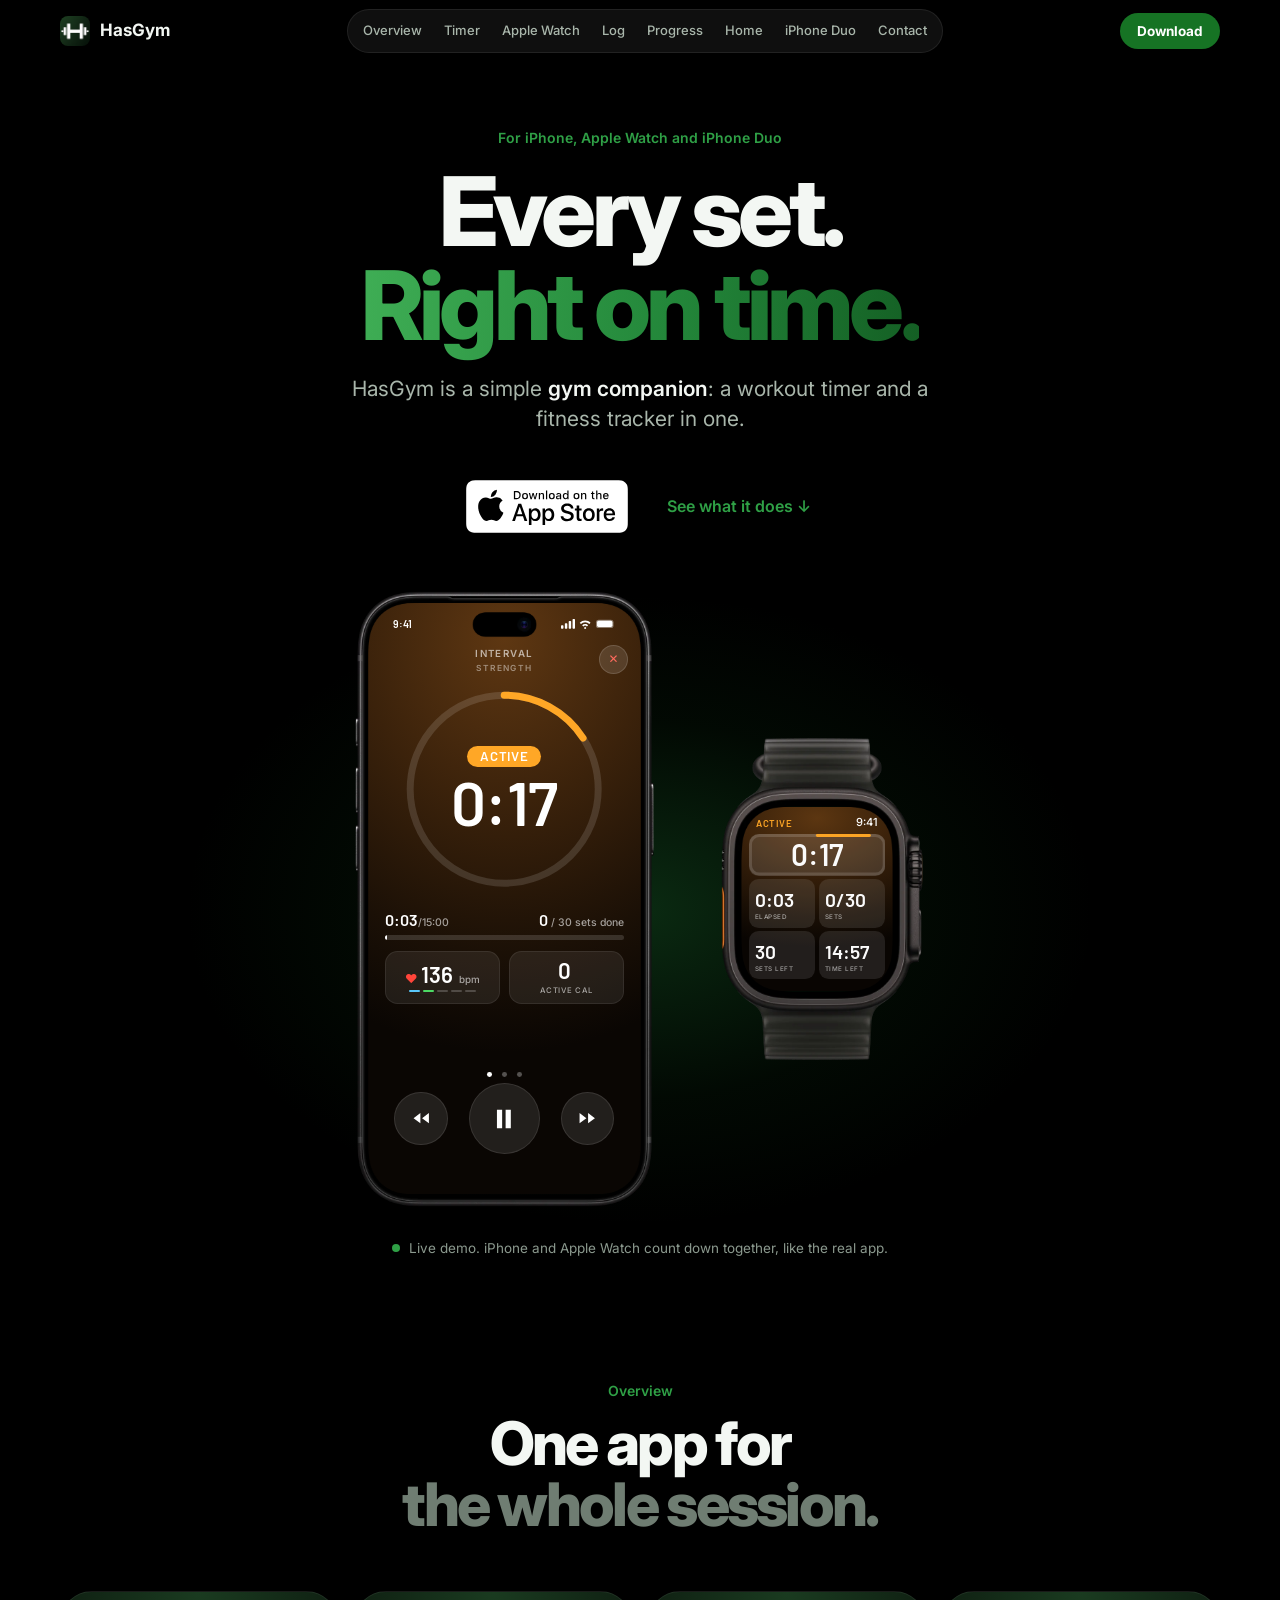
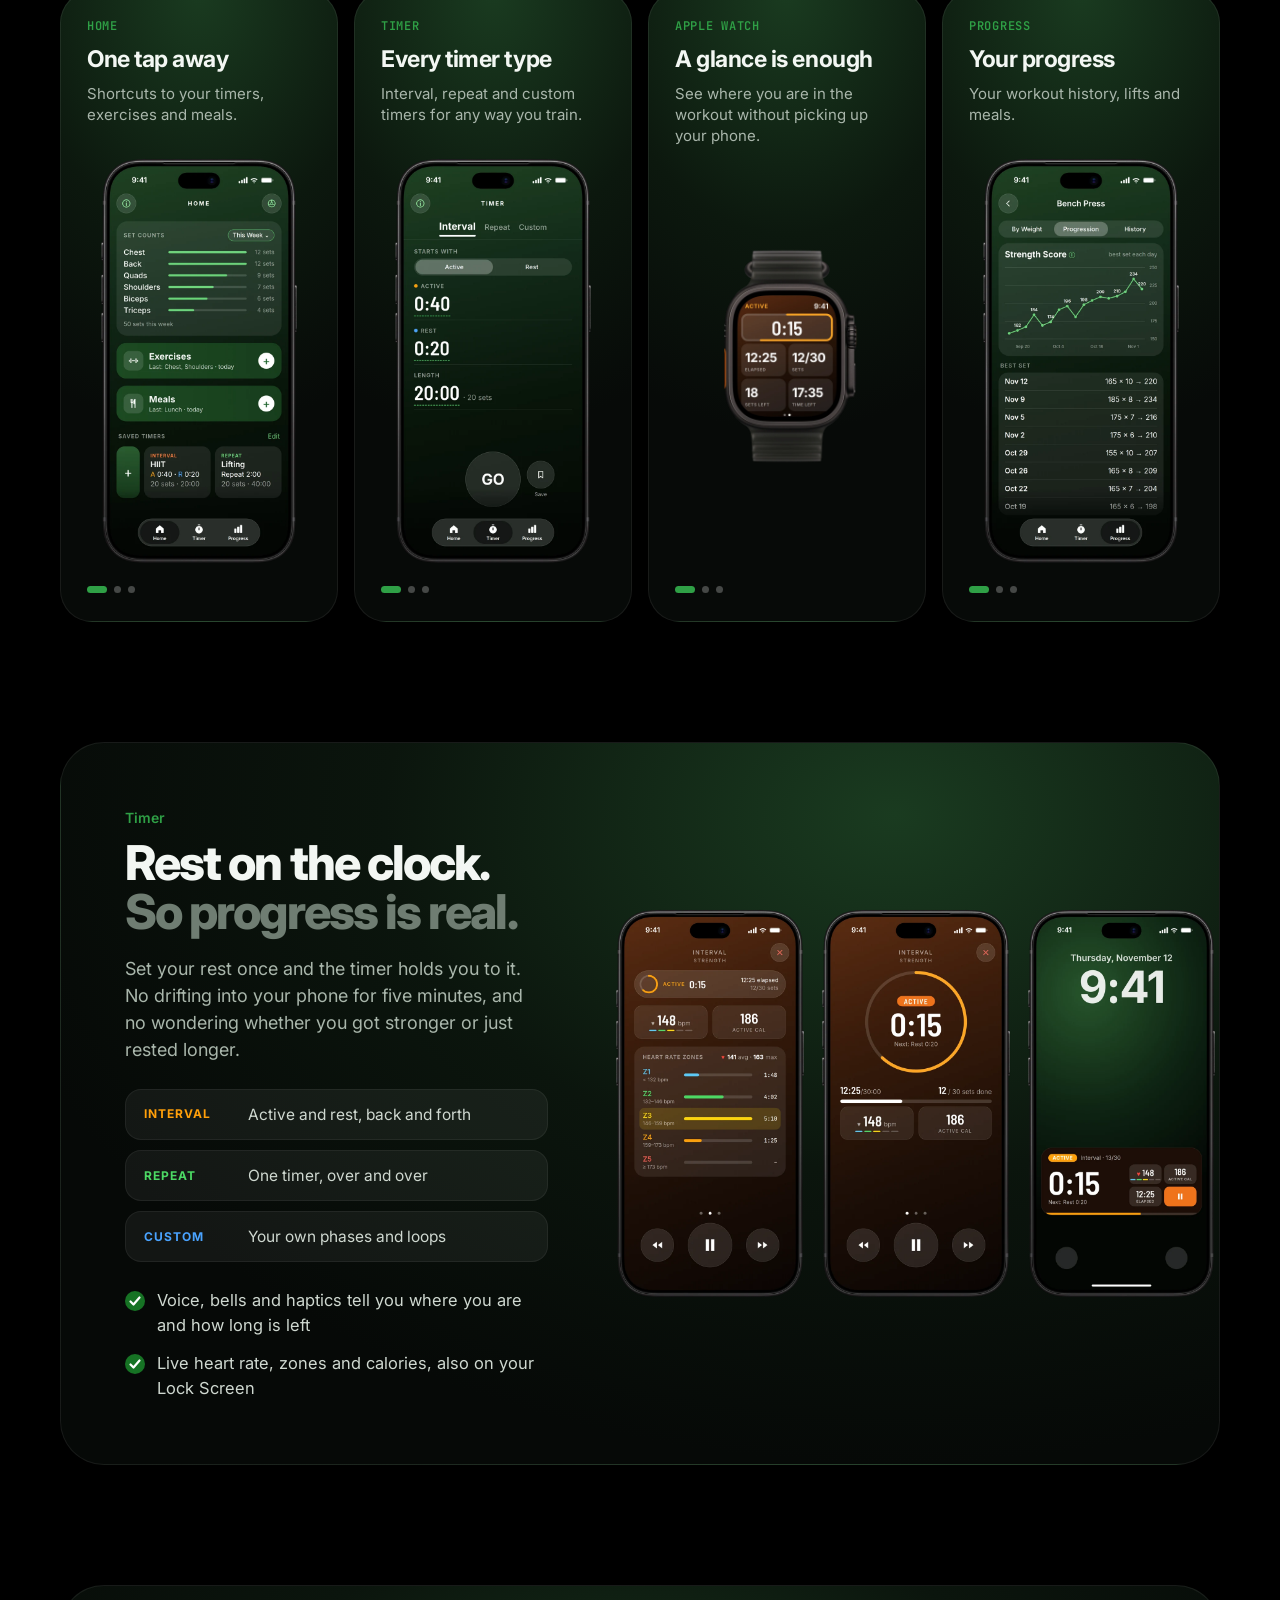
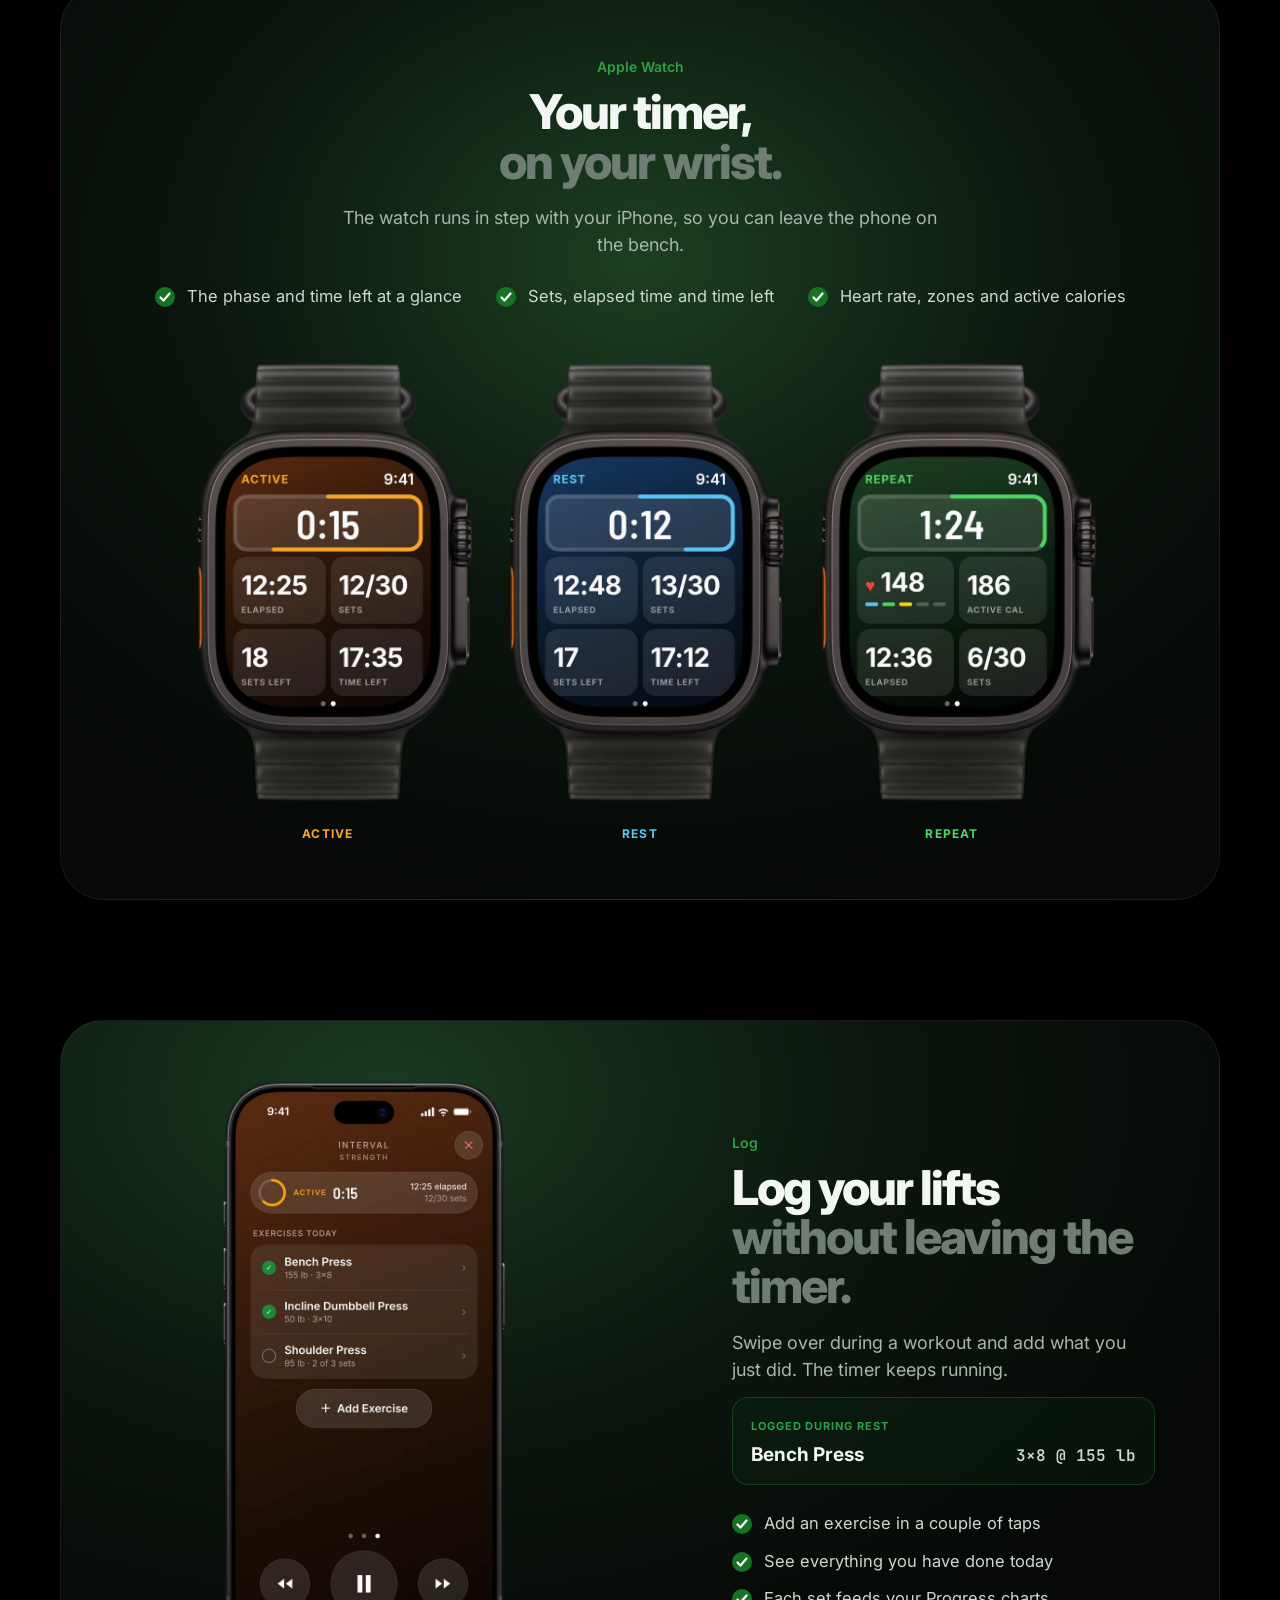
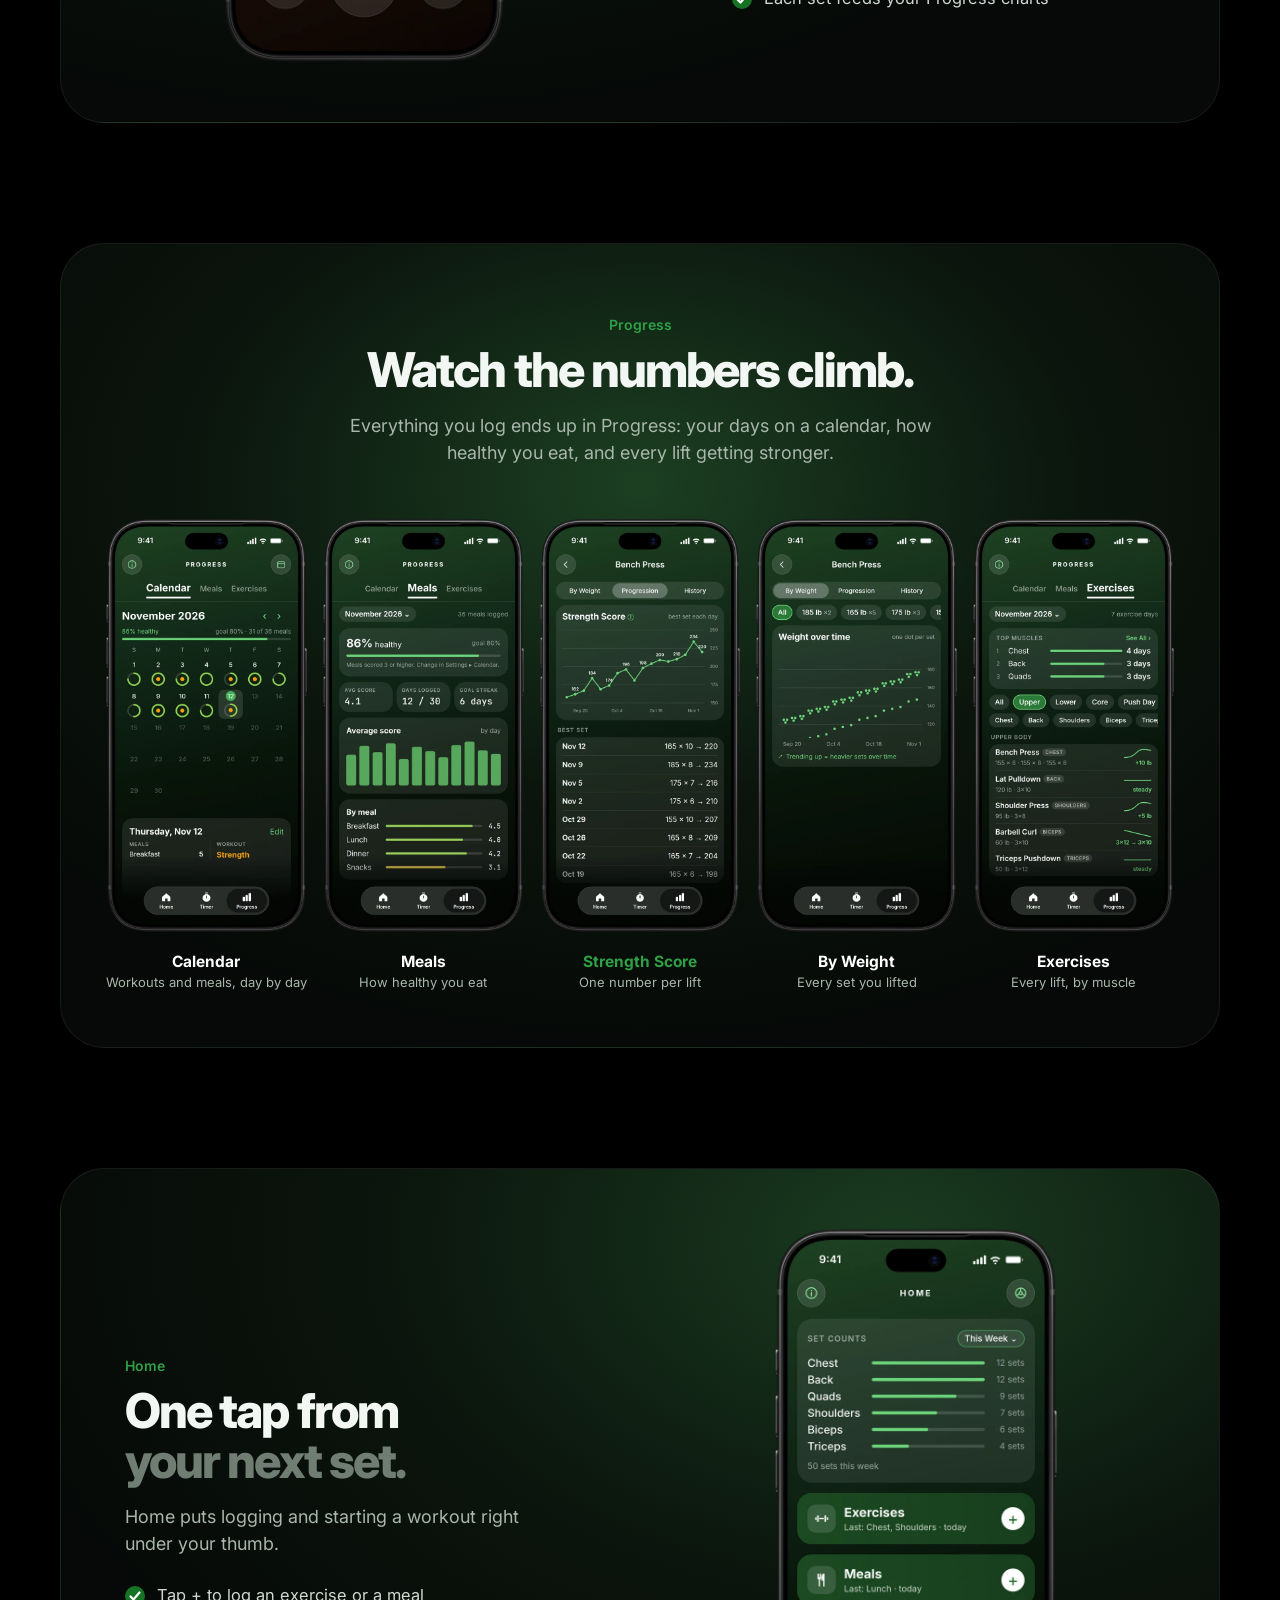
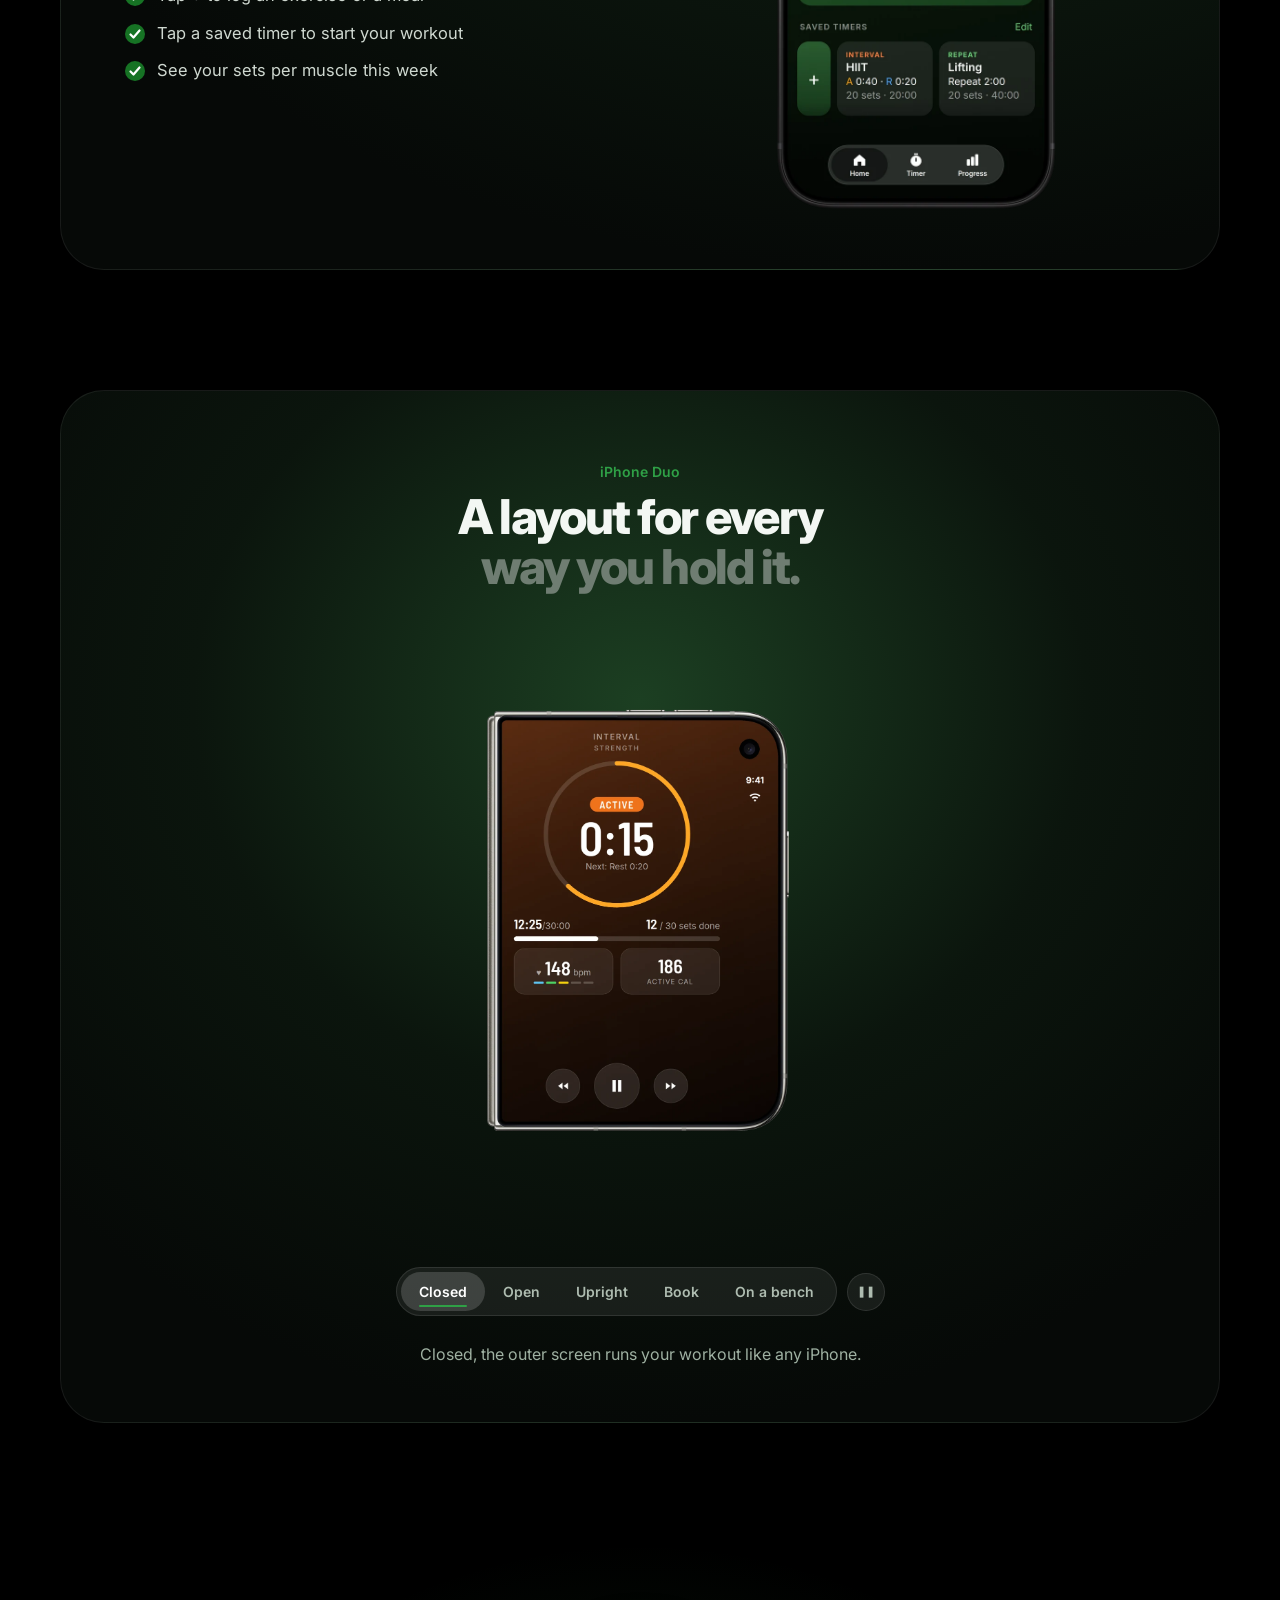
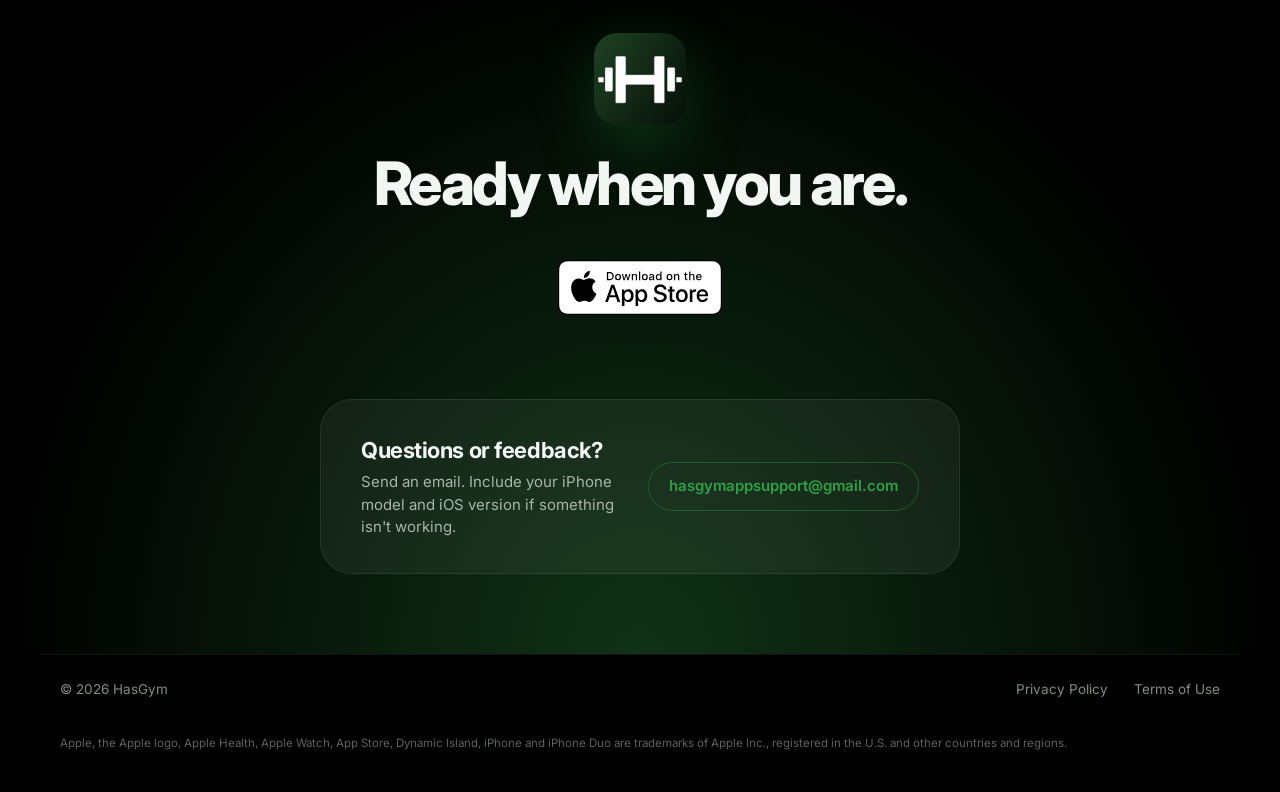
==== commit 9173196b: "feat: add Privacy Policy and Terms of Use pages Both pages are linked from the home page footer. The" ====
--- a/index.html
+++ b/index.html
@@ -5,7 +5,7 @@
 <meta name="theme-color" content="#000000"><link rel="icon" href="assets/icon.png">
 <link rel="preconnect" href="https://fonts.googleapis.com"><link rel="preconnect" href="https://fonts.gstatic.com" crossorigin>
 <link href="https://fonts.googleapis.com/css2?family=Barlow:wght@500;600&family=Inter:wght@400;500;600;700;800&family=JetBrains+Mono:wght@500;600&display=swap" rel="stylesheet">
-<link rel="stylesheet" href="devices.css?v=1794537284"><link rel="stylesheet" href="site.css?v=1794537284"></head><body>
+<link rel="stylesheet" href="devices.css?v=1794544384"><link rel="stylesheet" href="site.css?v=1794544384"></head><body>
 
 <header class="hg-top"><div class="hg-w"><a class="hg-brand" href="#top"><img src="assets/icon.png" alt="">HasGym</a>
 <nav class="hg-nav" aria-label="Sections"><i></i><a href="#overview">Overview</a><a href="#timer">Timer</a><a href="#watch">Apple Watch</a><a href="#log">Log</a><a href="#progress">Progress</a><a href="#home">Home</a><a href="#duo">iPhone Duo</a><a href="#contact">Contact</a></nav>
@@ -81,4 +81,4 @@
 
 <footer class="hg-foot"><div class="hg-w"><span>© 2026 HasGym</span><nav><a href="privacy-policy/">Privacy Policy</a><a href="terms-of-use/">Terms of Use</a></nav></div>
 <p class="hg-tm">Apple, the Apple logo, Apple Health, Apple Watch, App Store, Dynamic Island, iPhone and iPhone Duo are trademarks of Apple Inc., registered in the U.S. and other countries and regions.</p></footer>
-<script src="devices.js?v=1794537284"></script><script src="site.js?v=1794537284"></script></body></html>
+<script src="devices.js?v=1794544384"></script><script src="site.js?v=1794544384"></script></body></html>
--- a/site.css
+++ b/site.css
@@ -170,3 +170,19 @@
 .hg-dots{display:flex;justify-content:center;gap:7px;margin-top:20px}
 .hg-dots i{width:7px;height:7px;border-radius:50%;background:rgba(255,255,255,.25);transition:background .3s,width .3s}
 .hg-dots i.on{background:var(--g);width:20px;border-radius:4px}
+/* legal pages */
+.hg-legal{max-width:760px;margin:0 auto;padding:70px 24px 90px;color:#cfd8d0;font-size:17px;line-height:1.65}
+.hg-legal h1{font-size:52px;line-height:1.05;letter-spacing:-.04em;margin:14px 0 14px;color:#f3f7f3}
+.hg-legal h2{font-size:23px;line-height:1.25;letter-spacing:-.02em;font-weight:700;margin:44px 0 12px;color:#f3f7f3}
+.hg-legal h2 span{color:inherit}
+.hg-legal p{margin:0 0 14px}.hg-legal ul{margin:0 0 14px 22px}.hg-legal li{margin-bottom:8px}
+.hg-legal a{color:var(--g);text-decoration:underline;text-underline-offset:3px}
+.hg-legal strong{color:#f3f7f3;font-weight:600}
+.hg-date{color:#7f8d82;font-size:15px}
+.hg-sum{margin:34px 0 0;padding:26px 30px 16px;border-radius:24px;background:rgba(34,140,58,.1);border:1px solid rgba(34,140,58,.35)}
+.hg-sum h2{margin-top:0}
+.hg-legal table{width:100%;border-collapse:collapse;margin:8px 0 18px;font-size:15.5px}
+.hg-legal th{text-align:left;font-size:12.5px;letter-spacing:.06em;text-transform:uppercase;color:#7f8d82;font-weight:600;padding:10px 12px 10px 0;border-bottom:1px solid rgba(255,255,255,.14)}
+.hg-legal td{padding:12px 12px 12px 0;border-bottom:1px solid rgba(255,255,255,.07);vertical-align:top}
+.hg-legal td:first-child{color:#f3f7f3;font-weight:600;white-space:nowrap}
+.hg-nav-legal a.on{background:rgba(34,140,58,.2);box-shadow:inset 0 0 0 1px rgba(34,140,58,.45)}
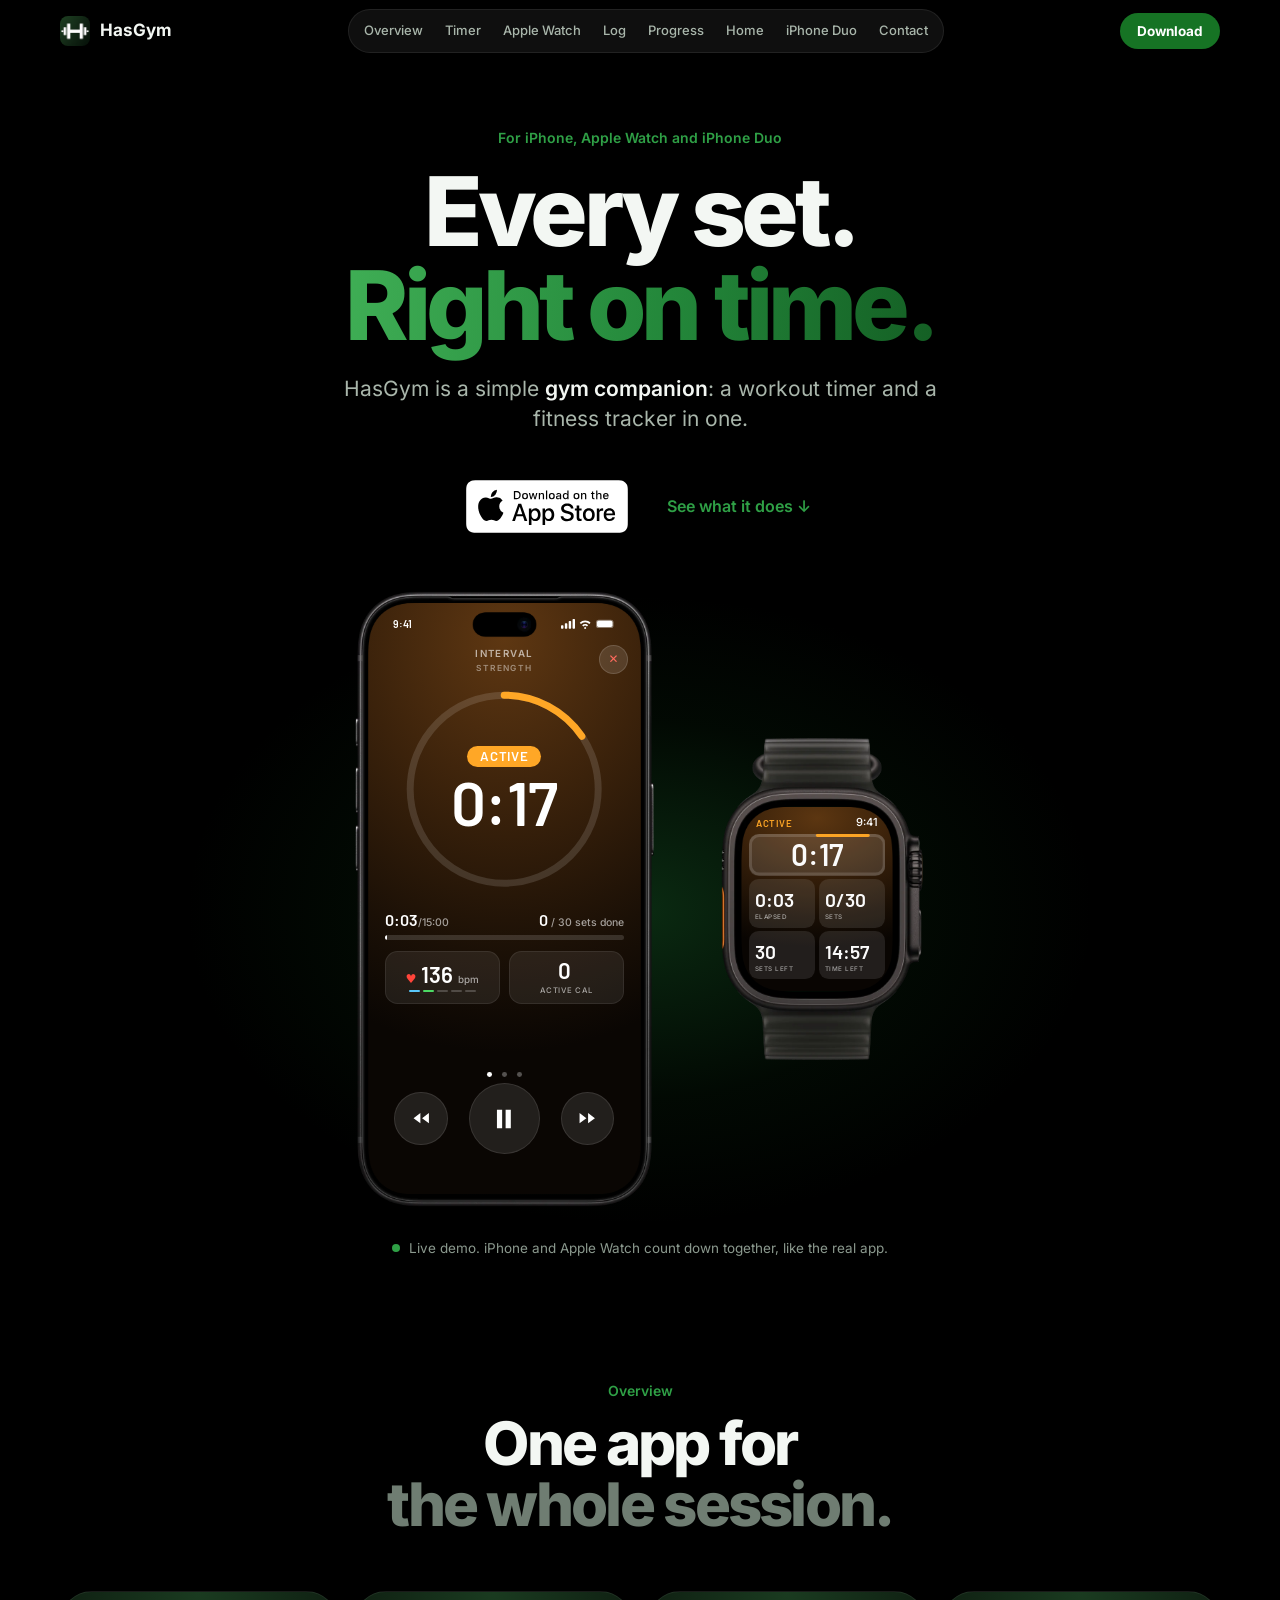
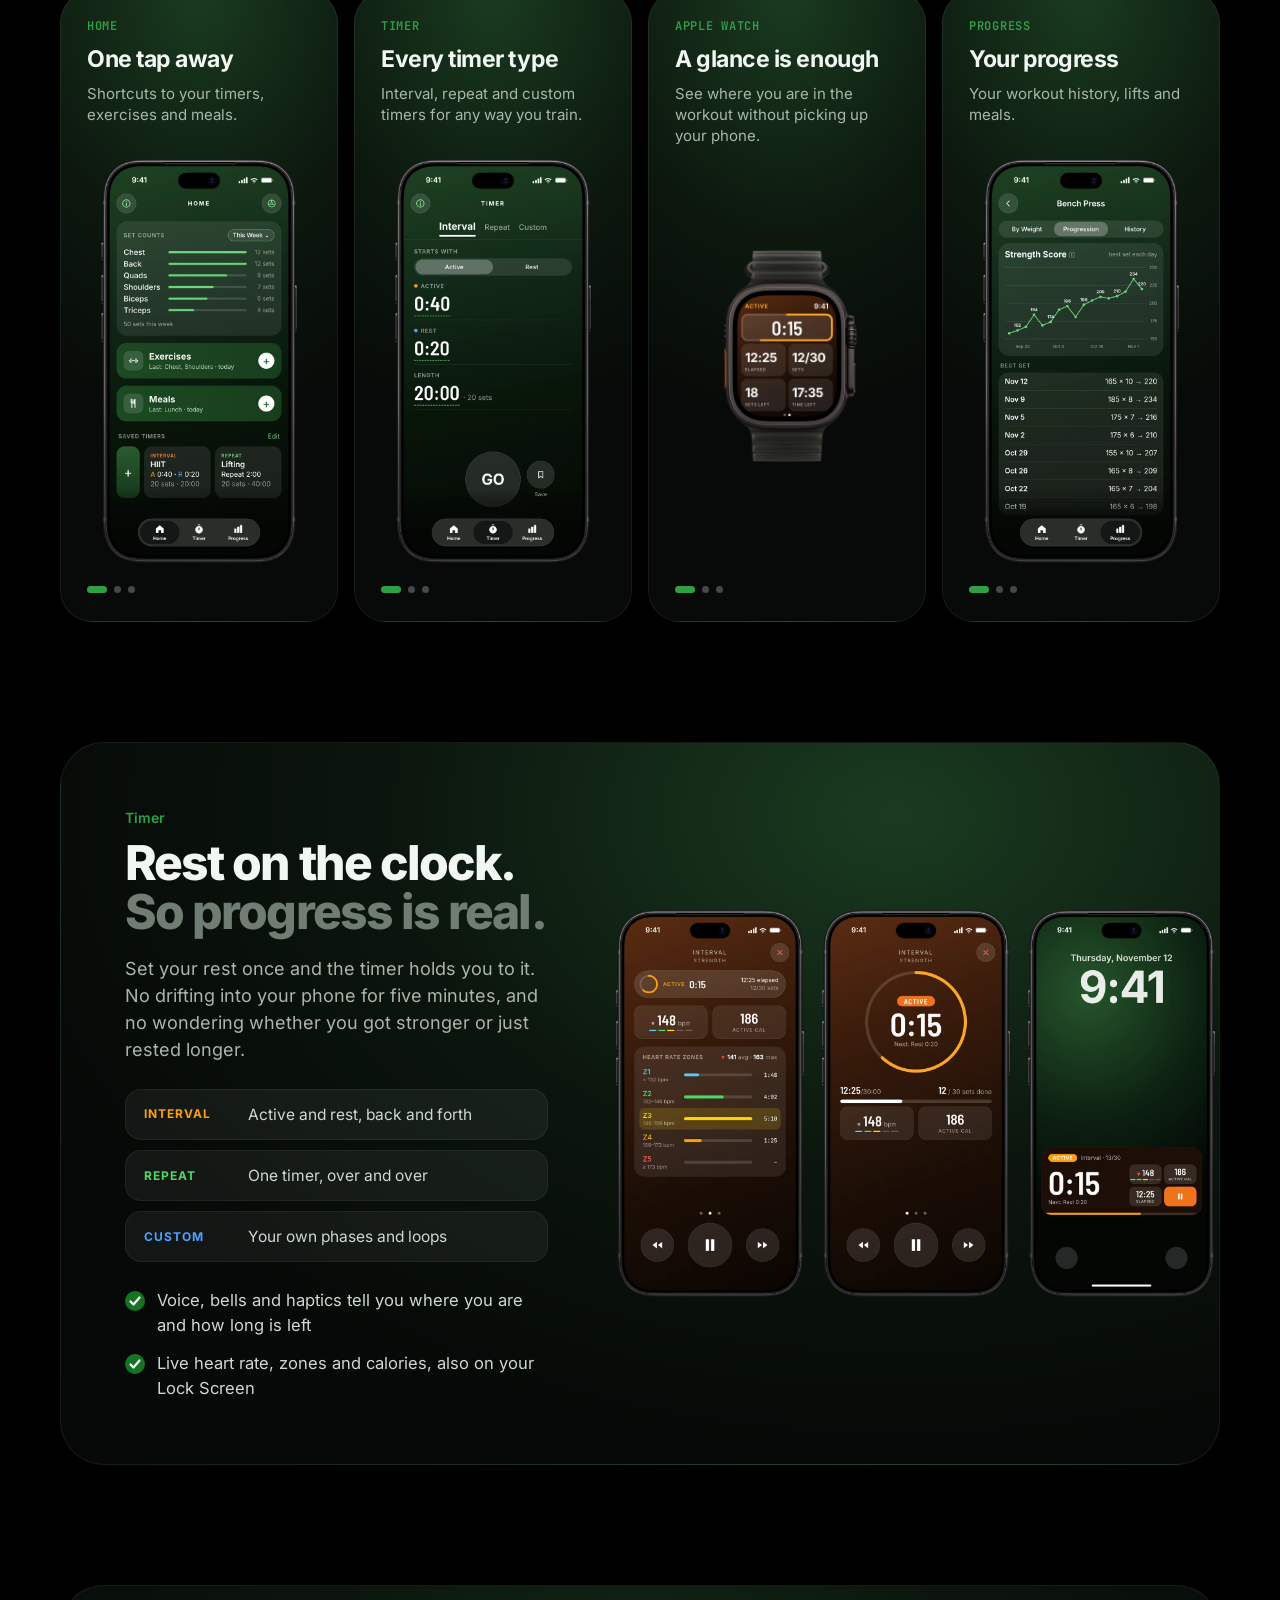
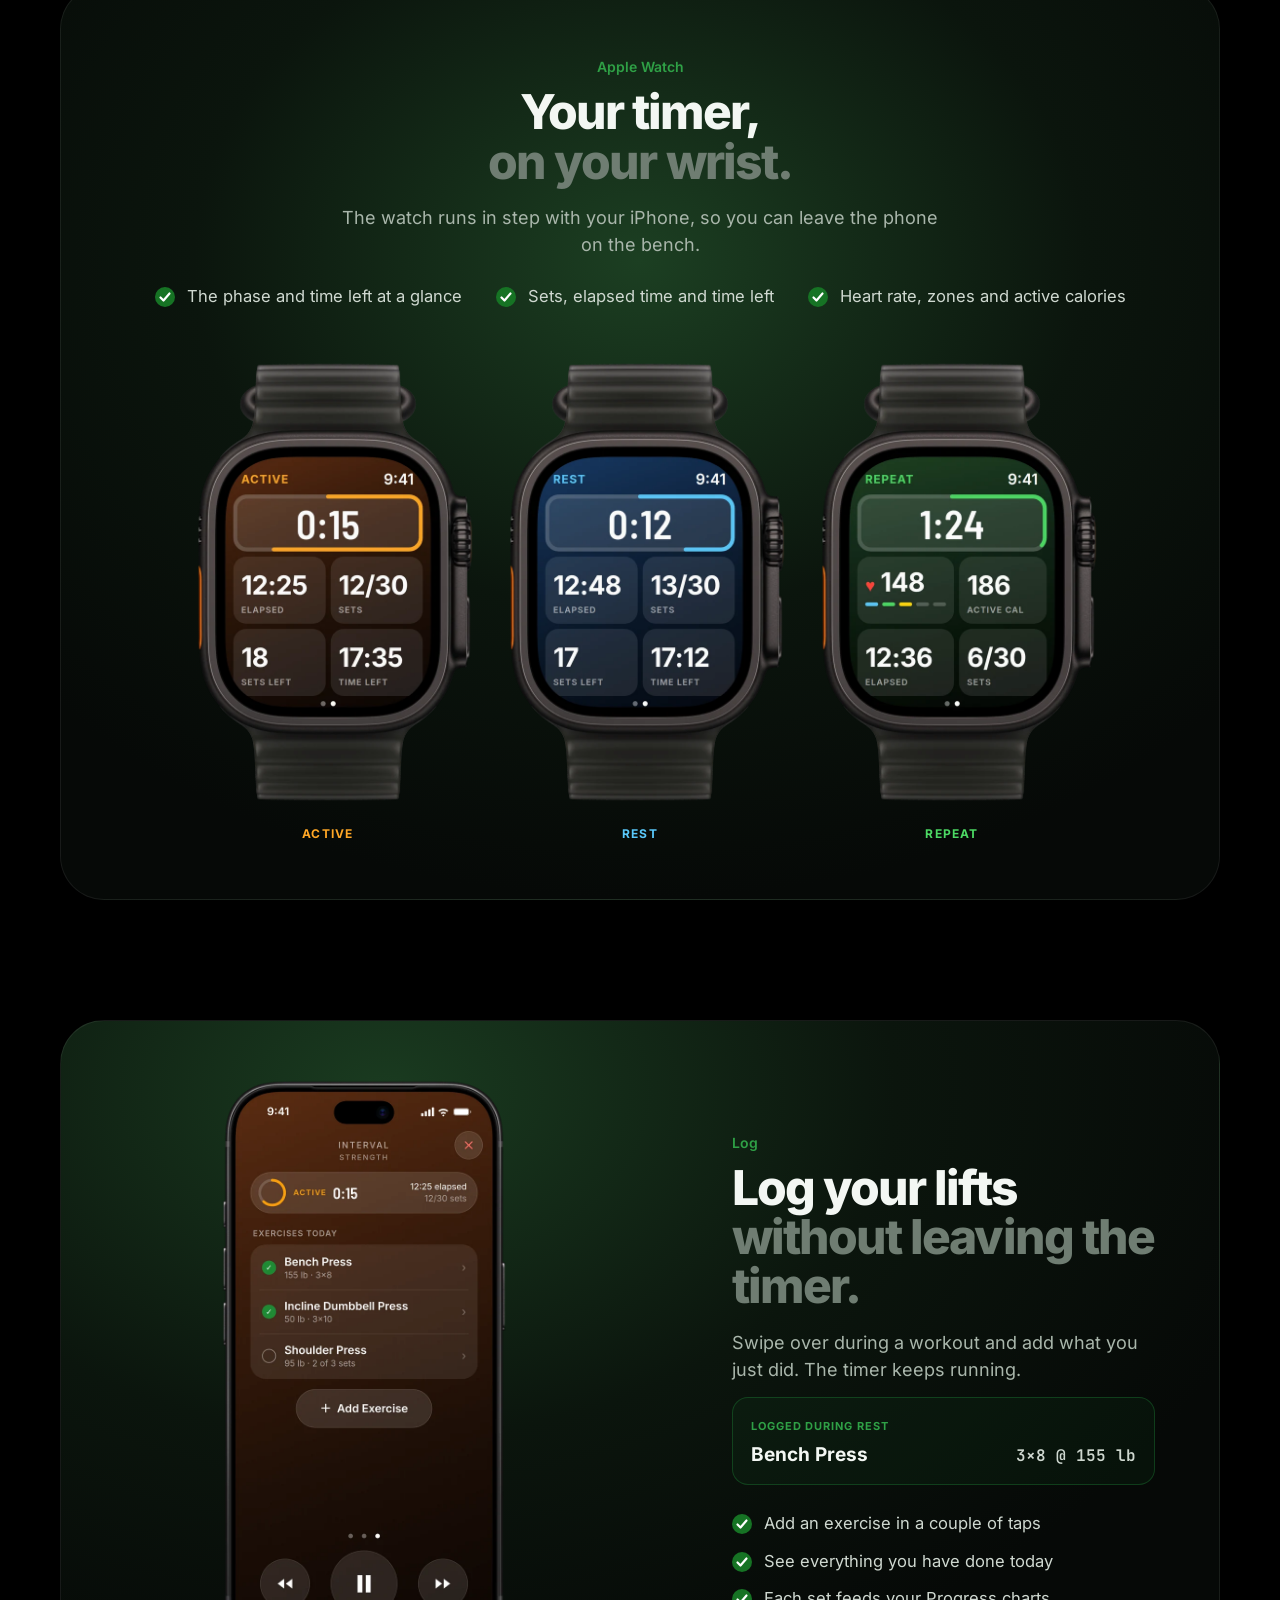
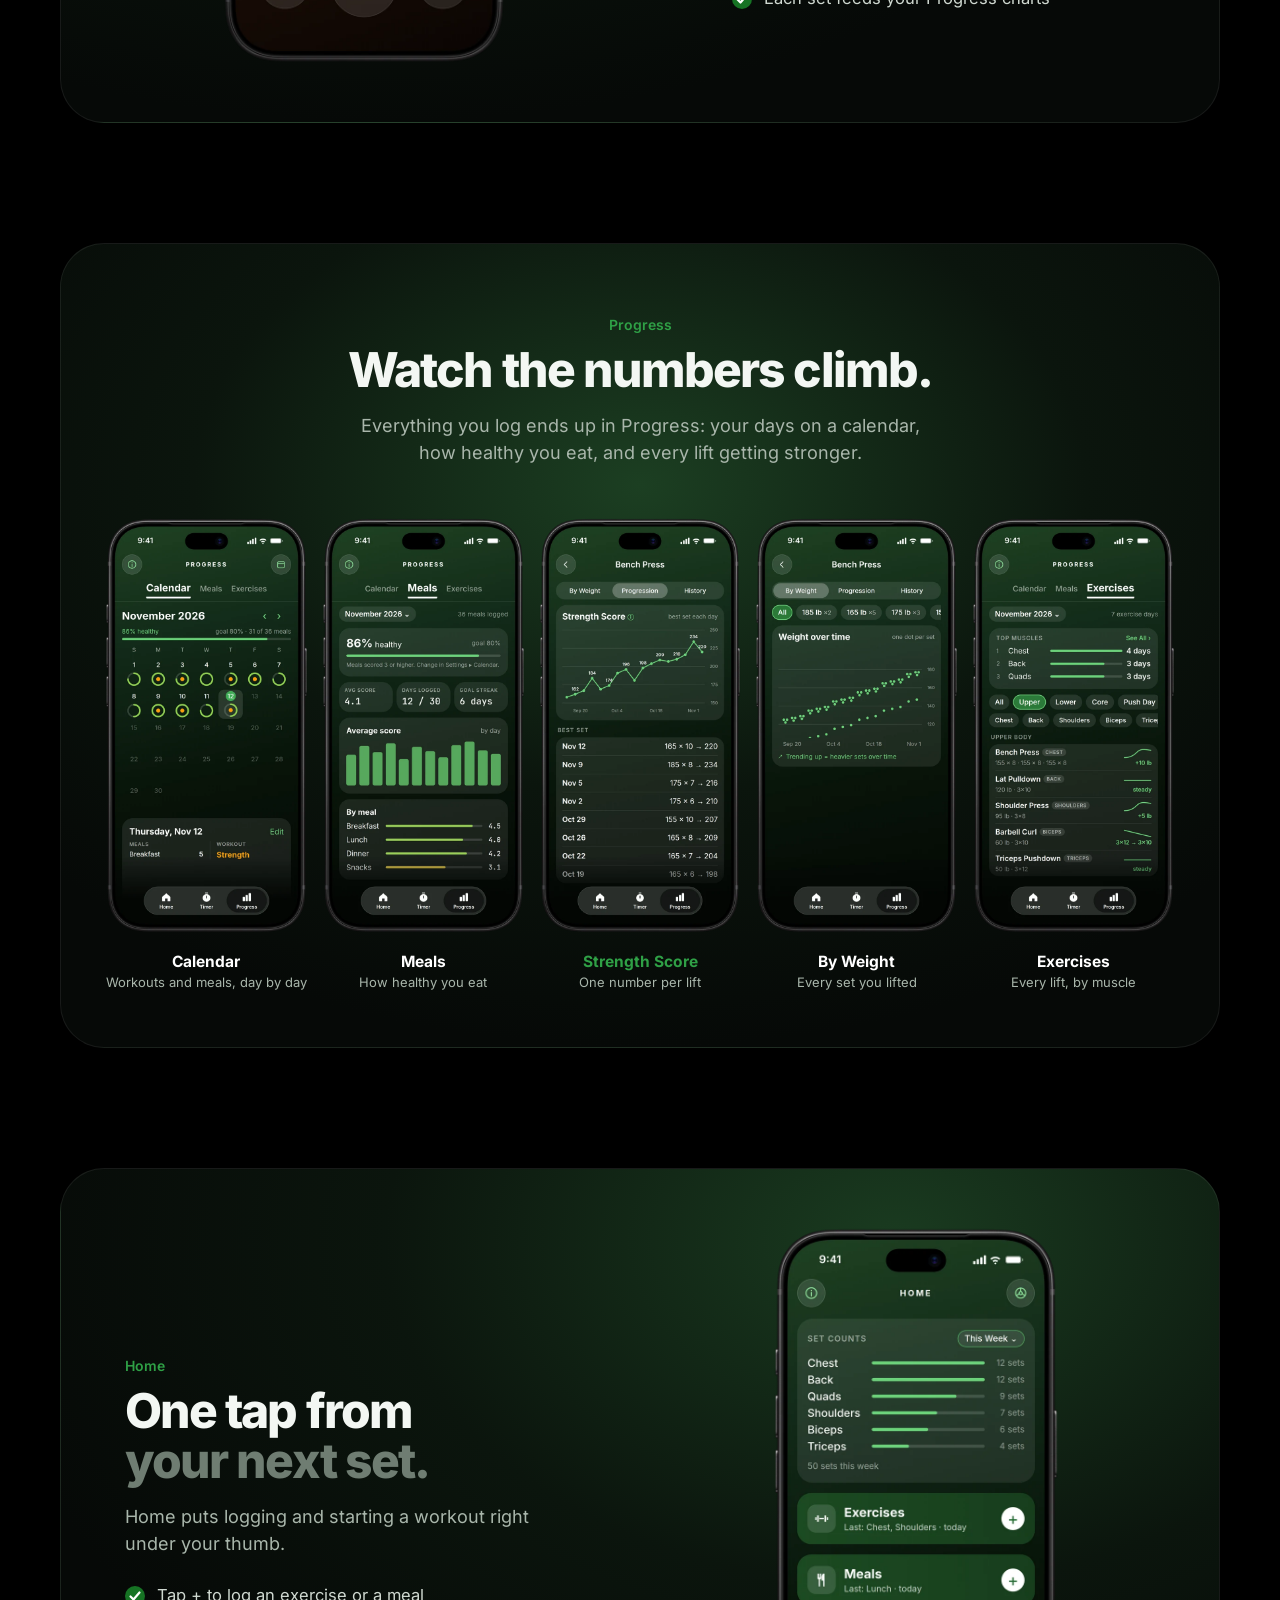
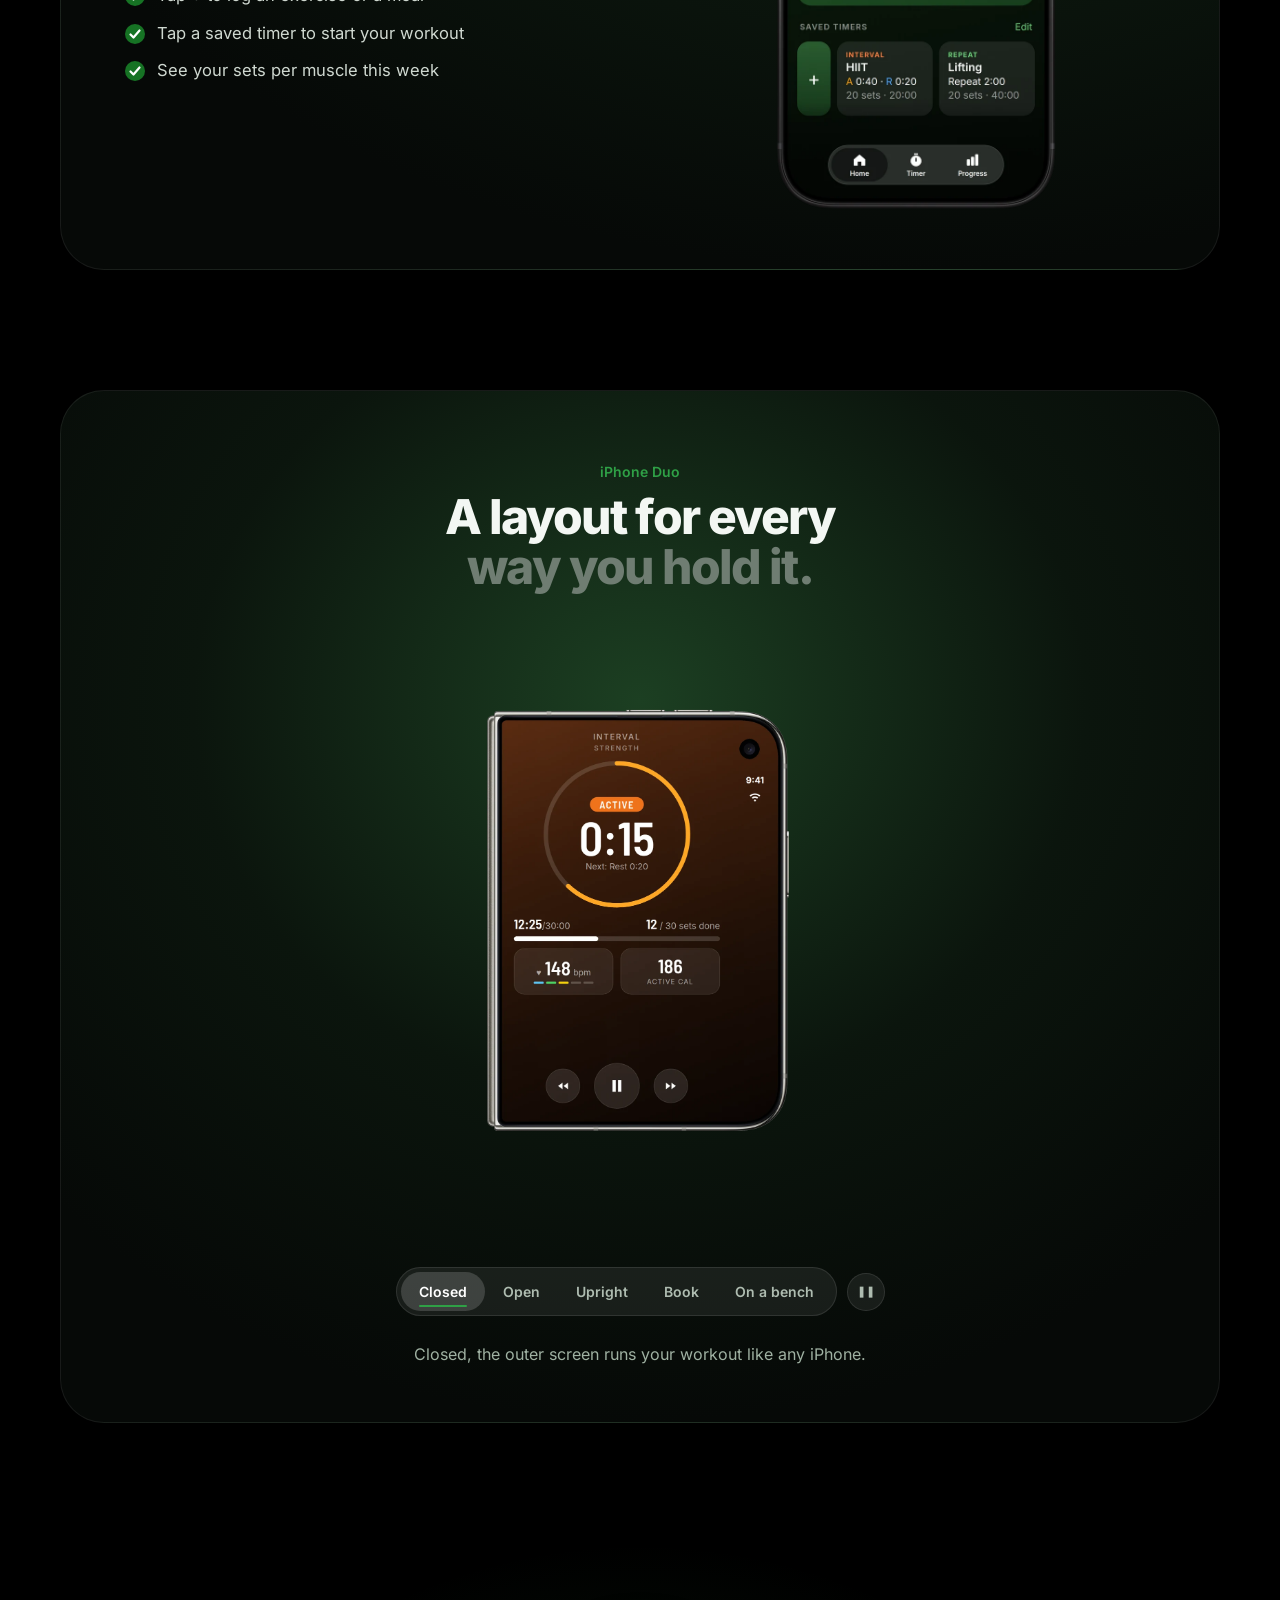
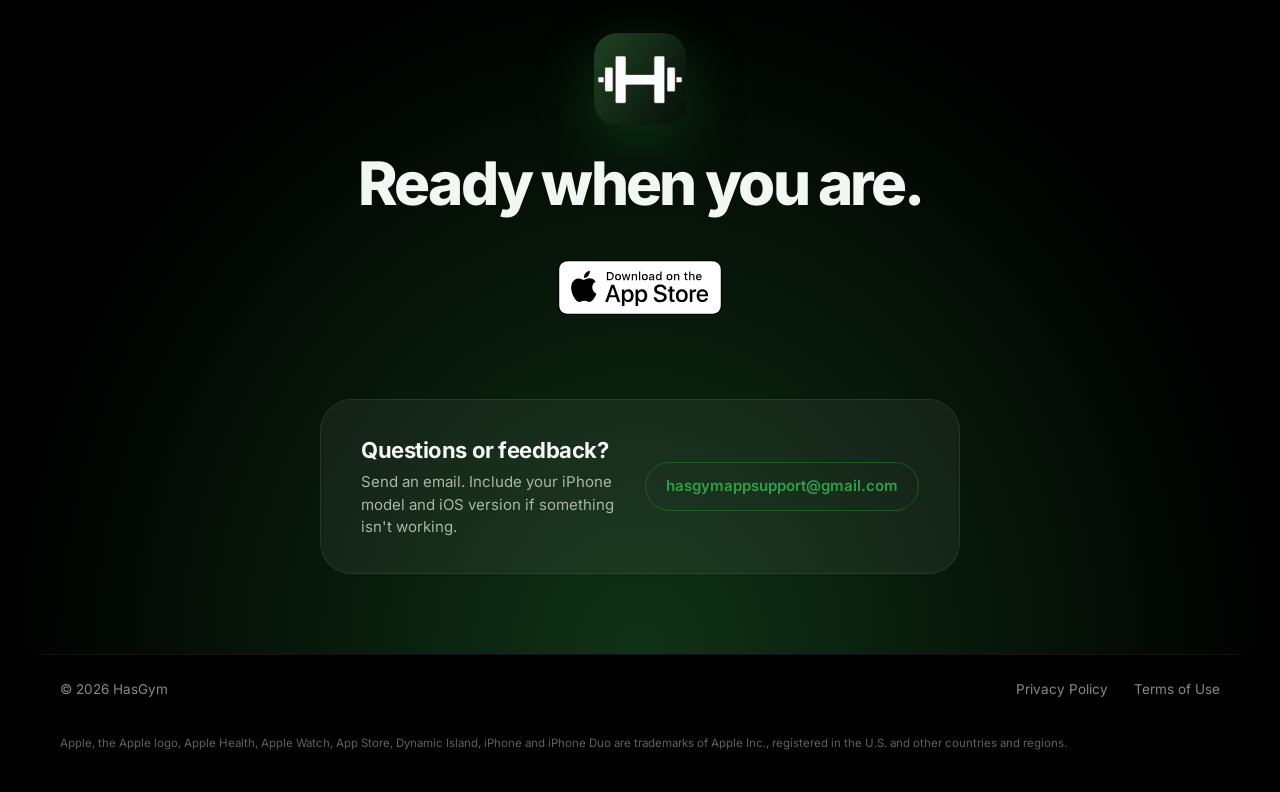
==== commit 12ff029e: "feat: serve the fonts from the site Inter, Barlow and JetBrains Mono now load from assets/fonts, so " ====
--- a/index.html
+++ b/index.html
@@ -3,9 +3,8 @@
 <title>HasGym: workout timer and fitness tracker</title>
 <meta name="description" content="HasGym is a simple gym companion: a workout timer and a fitness tracker in one, for iPhone, Apple Watch and iPhone Duo.">
 <meta name="theme-color" content="#000000"><link rel="icon" href="assets/icon.png">
-<link rel="preconnect" href="https://fonts.googleapis.com"><link rel="preconnect" href="https://fonts.gstatic.com" crossorigin>
-<link href="https://fonts.googleapis.com/css2?family=Barlow:wght@500;600&family=Inter:wght@400;500;600;700;800&family=JetBrains+Mono:wght@500;600&display=swap" rel="stylesheet">
-<link rel="stylesheet" href="devices.css?v=1794544384"><link rel="stylesheet" href="site.css?v=1794544384"></head><body>
+<link rel="stylesheet" href="assets/fonts/fonts.css">
+<link rel="stylesheet" href="devices.css?v=1794545418"><link rel="stylesheet" href="site.css?v=1794545418"></head><body>
 
 <header class="hg-top"><div class="hg-w"><a class="hg-brand" href="#top"><img src="assets/icon.png" alt="">HasGym</a>
 <nav class="hg-nav" aria-label="Sections"><i></i><a href="#overview">Overview</a><a href="#timer">Timer</a><a href="#watch">Apple Watch</a><a href="#log">Log</a><a href="#progress">Progress</a><a href="#home">Home</a><a href="#duo">iPhone Duo</a><a href="#contact">Contact</a></nav>
@@ -81,4 +80,4 @@
 
 <footer class="hg-foot"><div class="hg-w"><span>© 2026 HasGym</span><nav><a href="privacy-policy/">Privacy Policy</a><a href="terms-of-use/">Terms of Use</a></nav></div>
 <p class="hg-tm">Apple, the Apple logo, Apple Health, Apple Watch, App Store, Dynamic Island, iPhone and iPhone Duo are trademarks of Apple Inc., registered in the U.S. and other countries and regions.</p></footer>
-<script src="devices.js?v=1794544384"></script><script src="site.js?v=1794544384"></script></body></html>
+<script src="devices.js?v=1794545418"></script><script src="site.js?v=1794545418"></script></body></html>
--- a/assets/fonts/fonts.css
+++ b/assets/fonts/fonts.css
@@ -0,0 +1,10 @@
+/* Fonts are served from this site (SIL Open Font License; see the LICENSE files beside them). */
+@font-face{font-family:"Inter";font-style:normal;font-weight:400;font-display:swap;src:url("inter-latin-400-normal.woff2") format("woff2")}
+@font-face{font-family:"Inter";font-style:normal;font-weight:500;font-display:swap;src:url("inter-latin-500-normal.woff2") format("woff2")}
+@font-face{font-family:"Inter";font-style:normal;font-weight:600;font-display:swap;src:url("inter-latin-600-normal.woff2") format("woff2")}
+@font-face{font-family:"Inter";font-style:normal;font-weight:700;font-display:swap;src:url("inter-latin-700-normal.woff2") format("woff2")}
+@font-face{font-family:"Inter";font-style:normal;font-weight:800;font-display:swap;src:url("inter-latin-800-normal.woff2") format("woff2")}
+@font-face{font-family:"Barlow";font-style:normal;font-weight:500;font-display:swap;src:url("barlow-latin-500-normal.woff2") format("woff2")}
+@font-face{font-family:"Barlow";font-style:normal;font-weight:600;font-display:swap;src:url("barlow-latin-600-normal.woff2") format("woff2")}
+@font-face{font-family:"JetBrains Mono";font-style:normal;font-weight:500;font-display:swap;src:url("jetbrains-mono-latin-500-normal.woff2") format("woff2")}
+@font-face{font-family:"JetBrains Mono";font-style:normal;font-weight:600;font-display:swap;src:url("jetbrains-mono-latin-600-normal.woff2") format("woff2")}
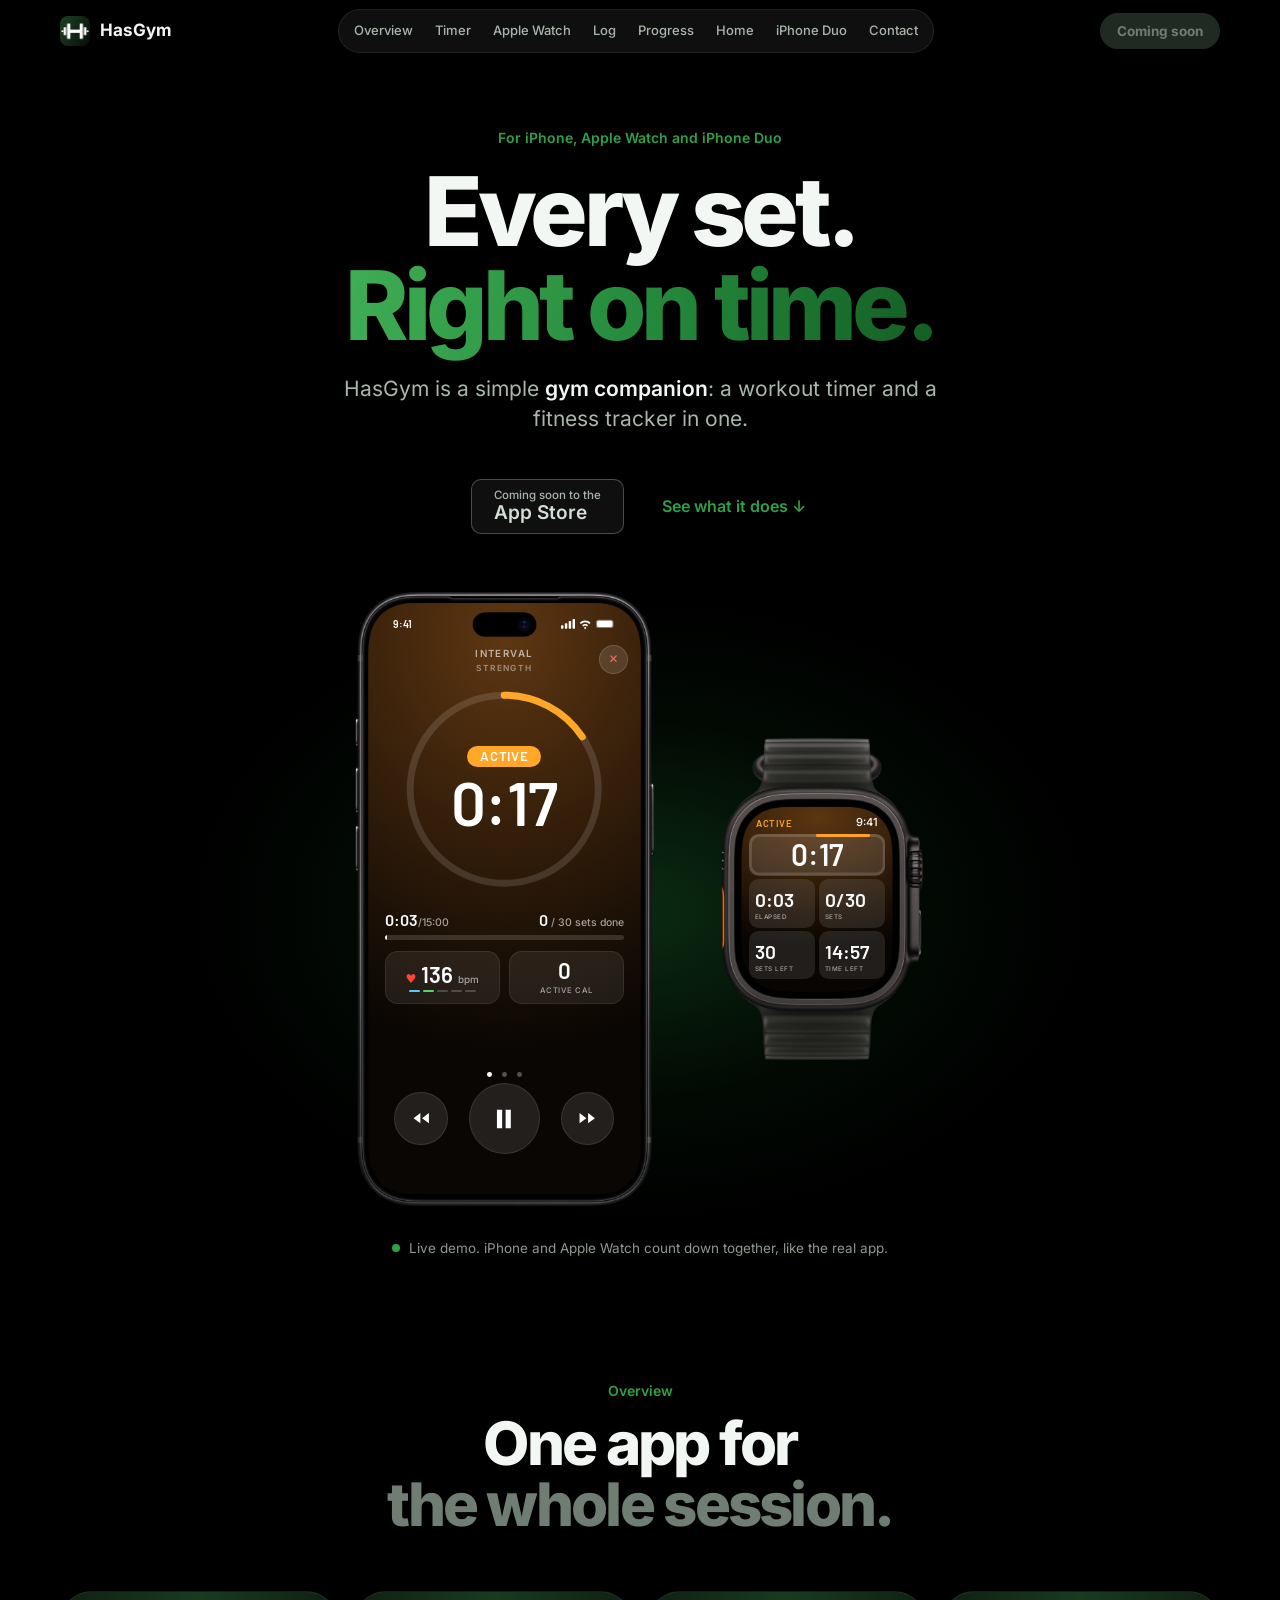
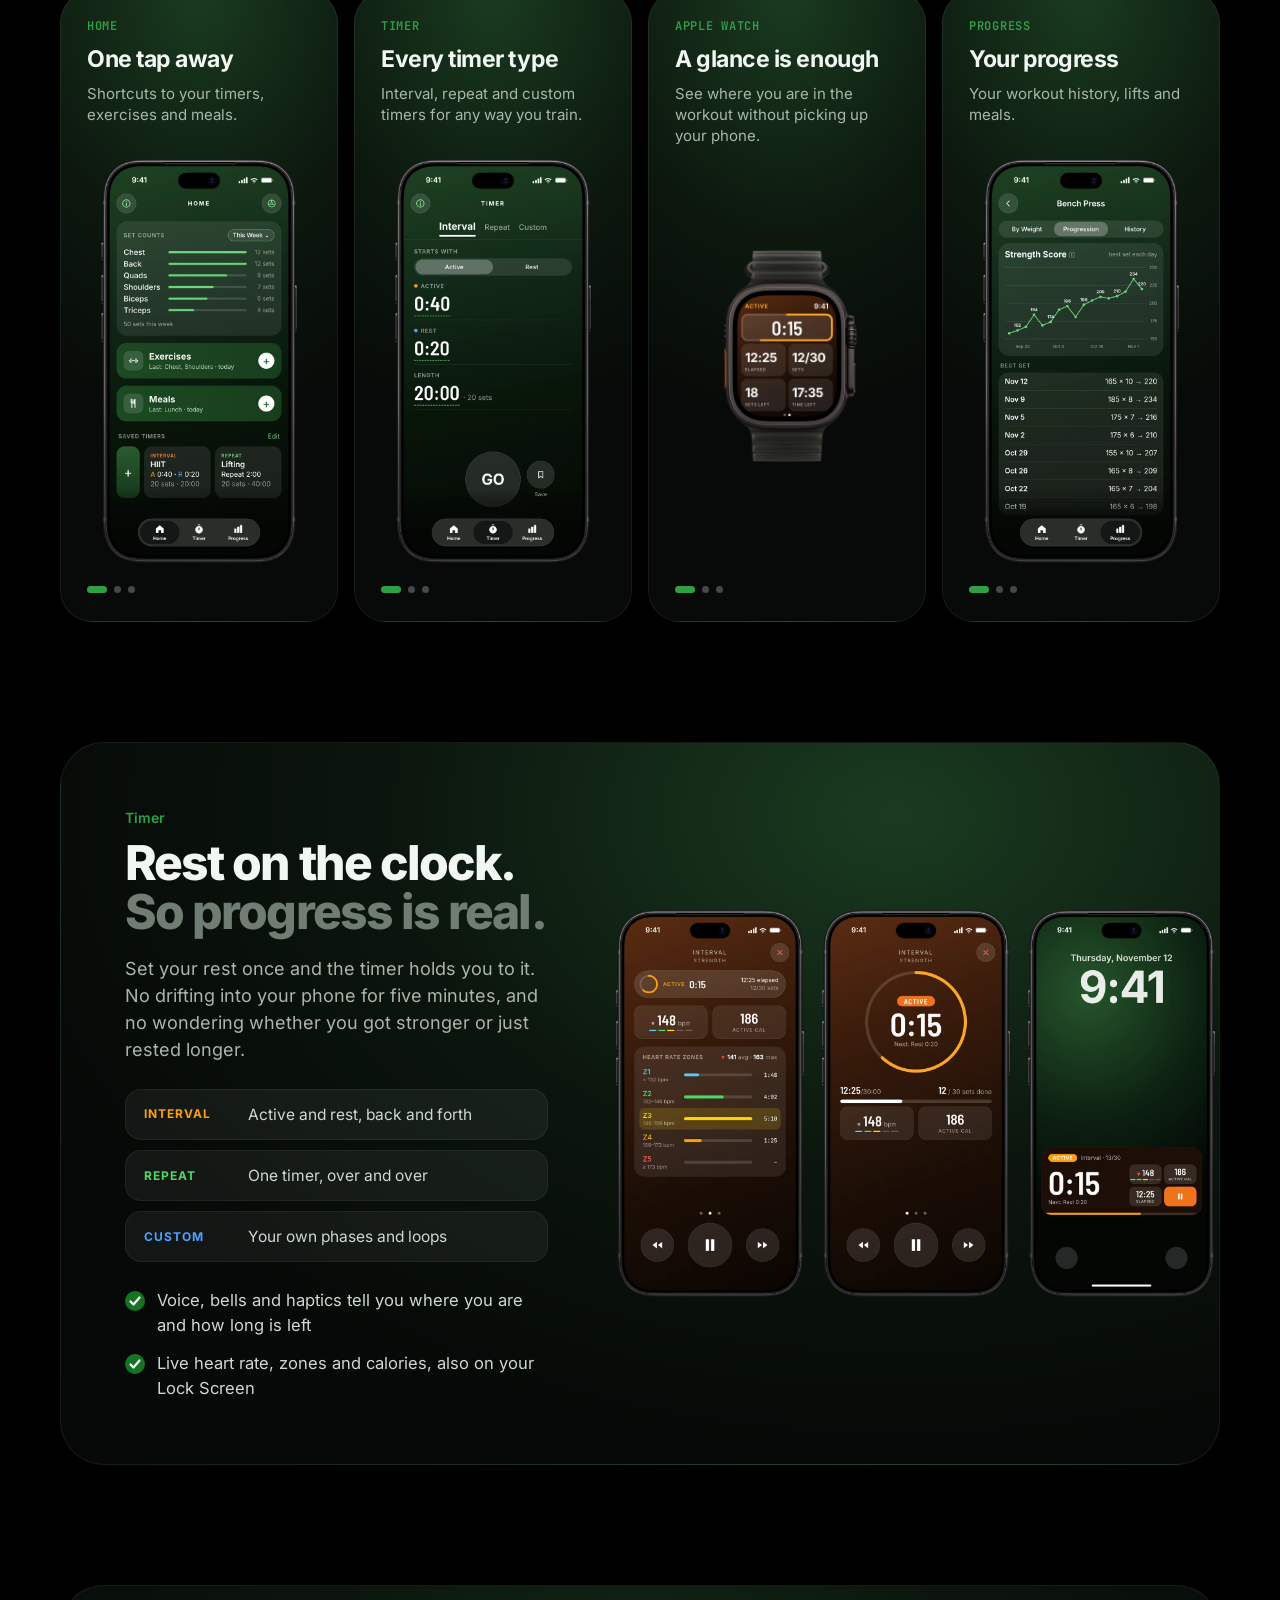
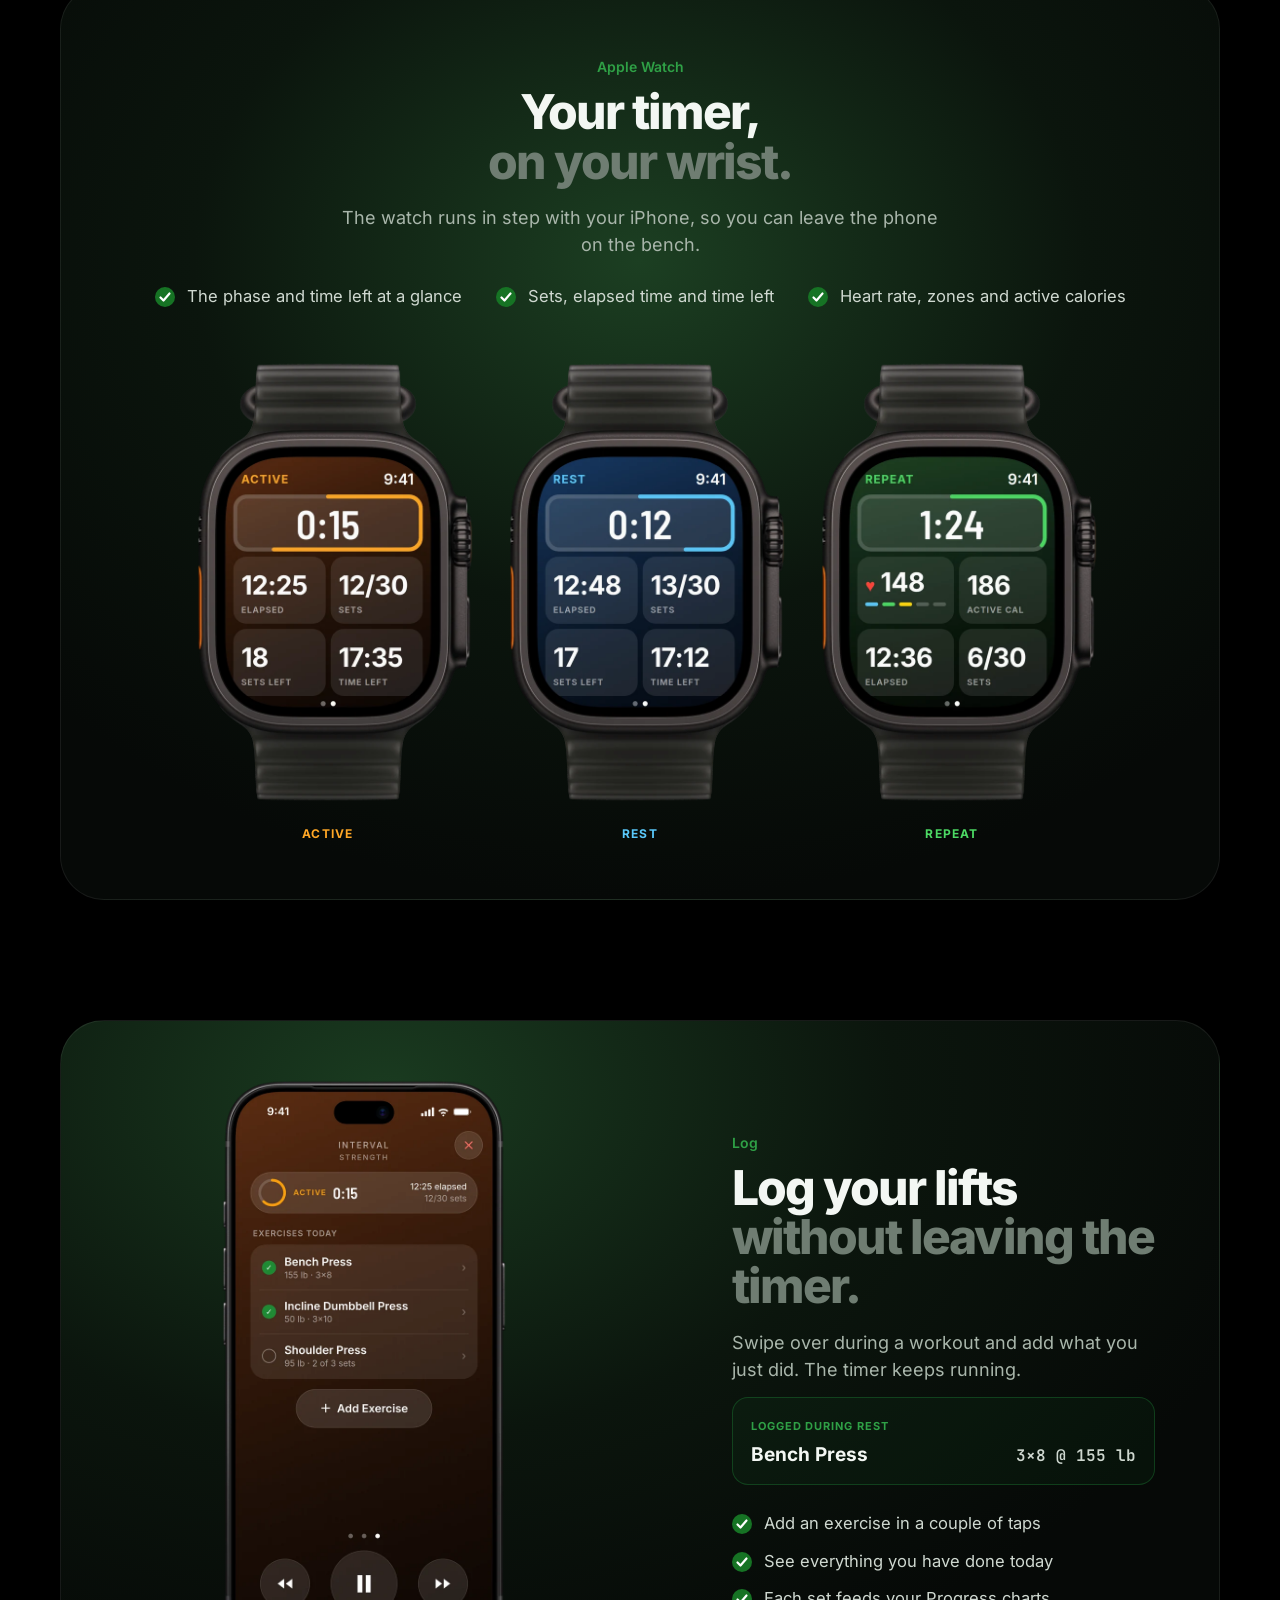
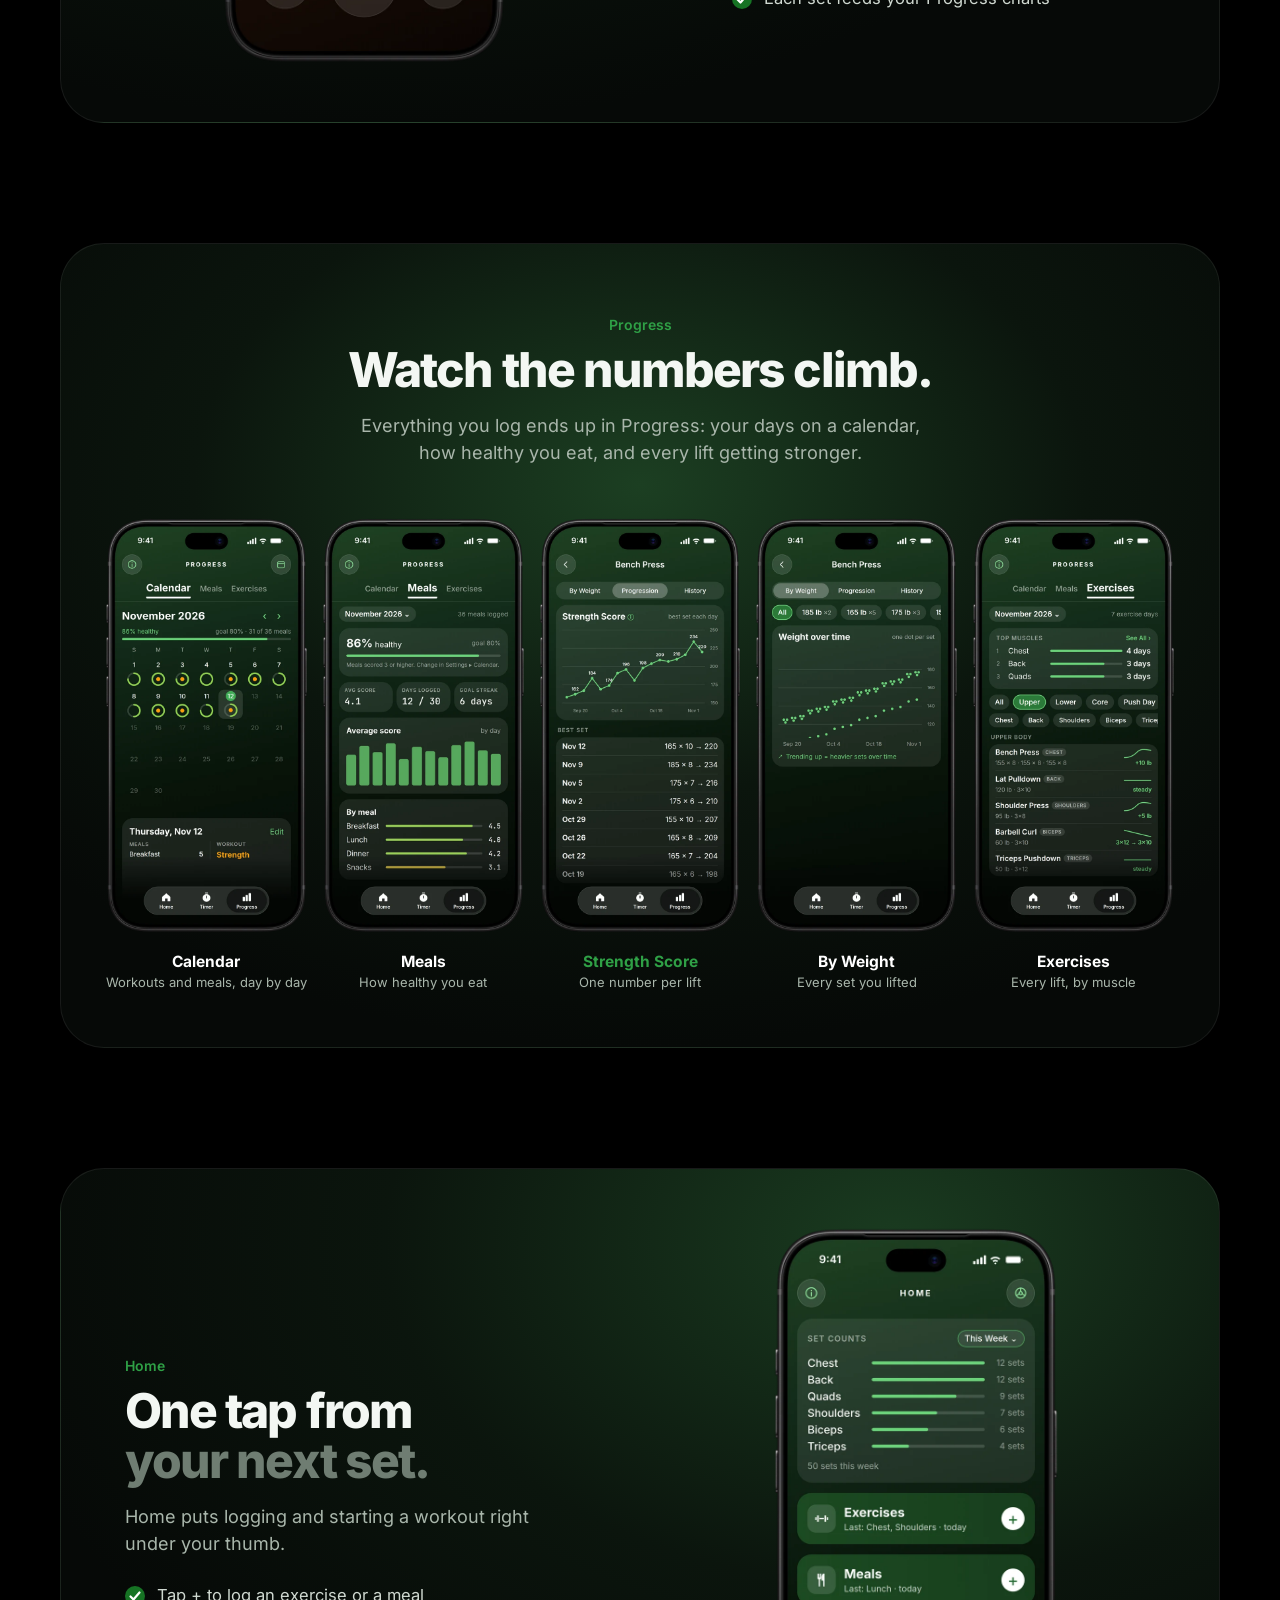
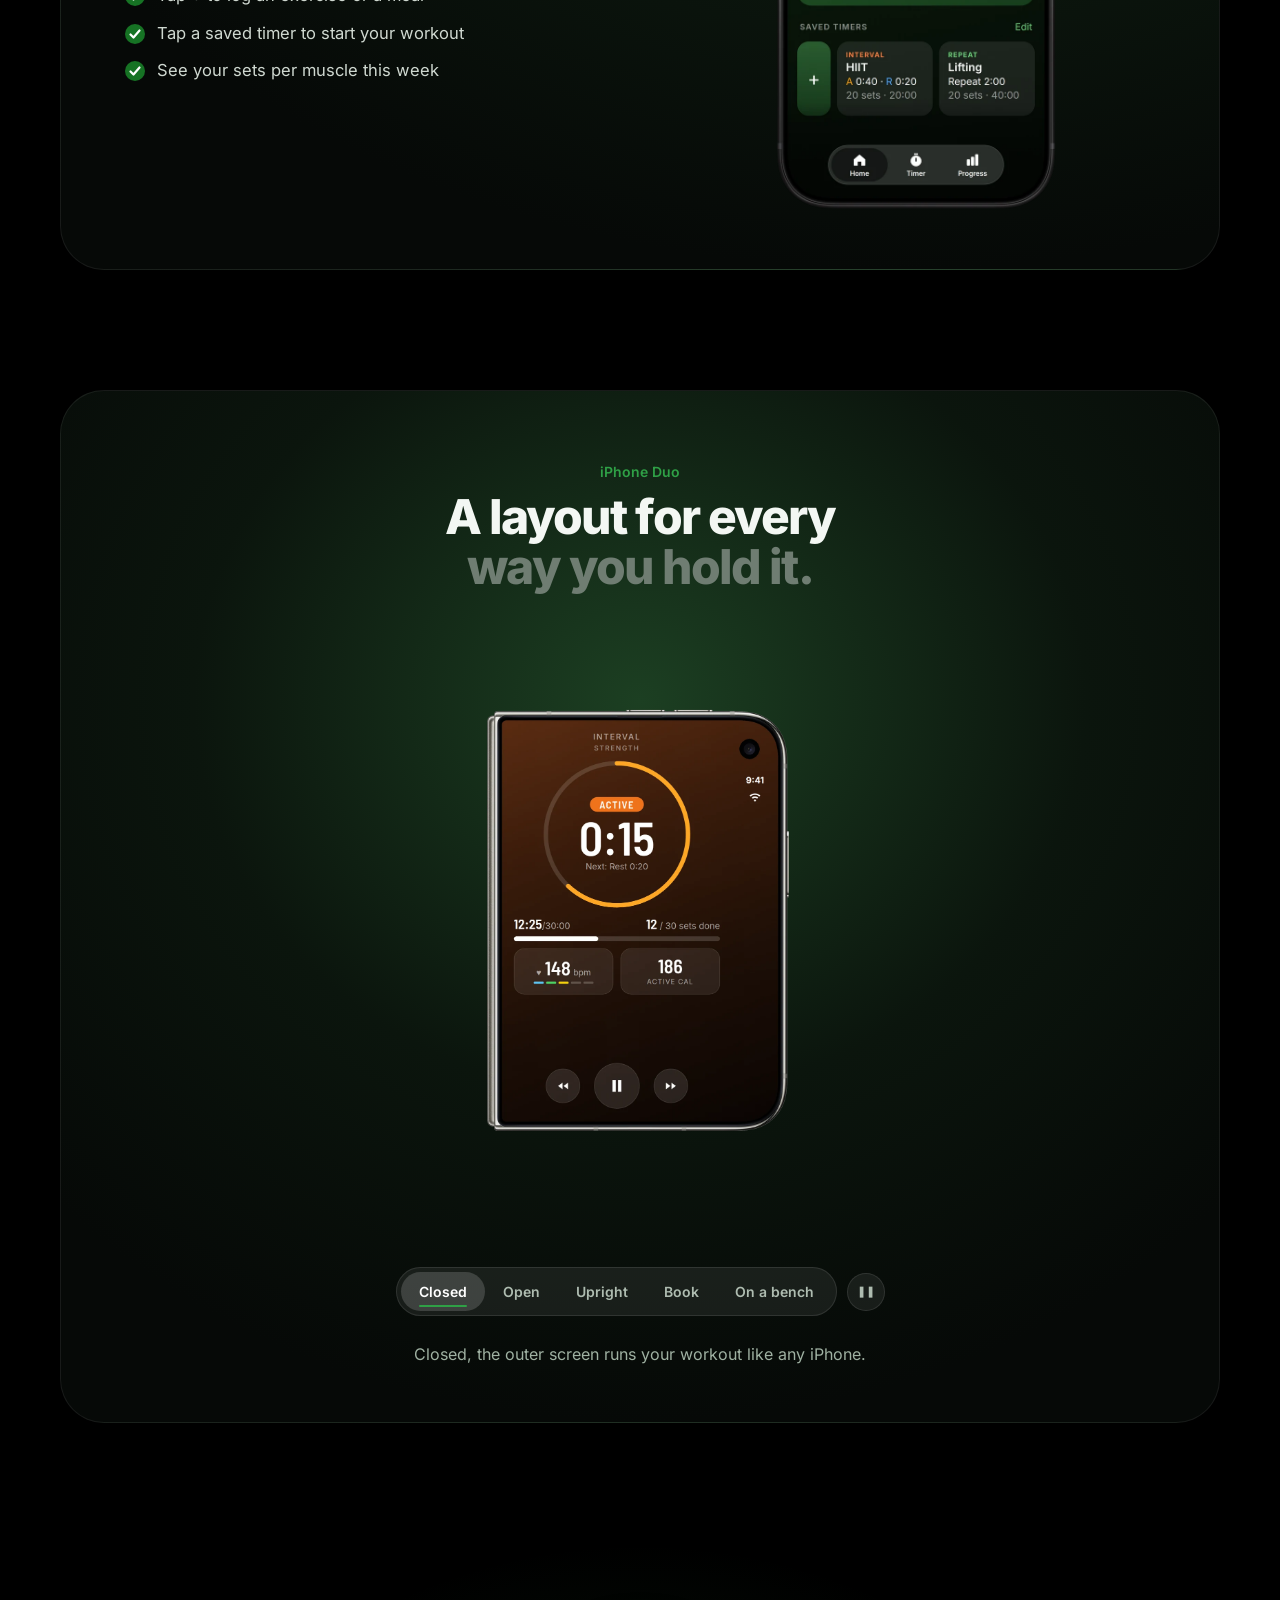
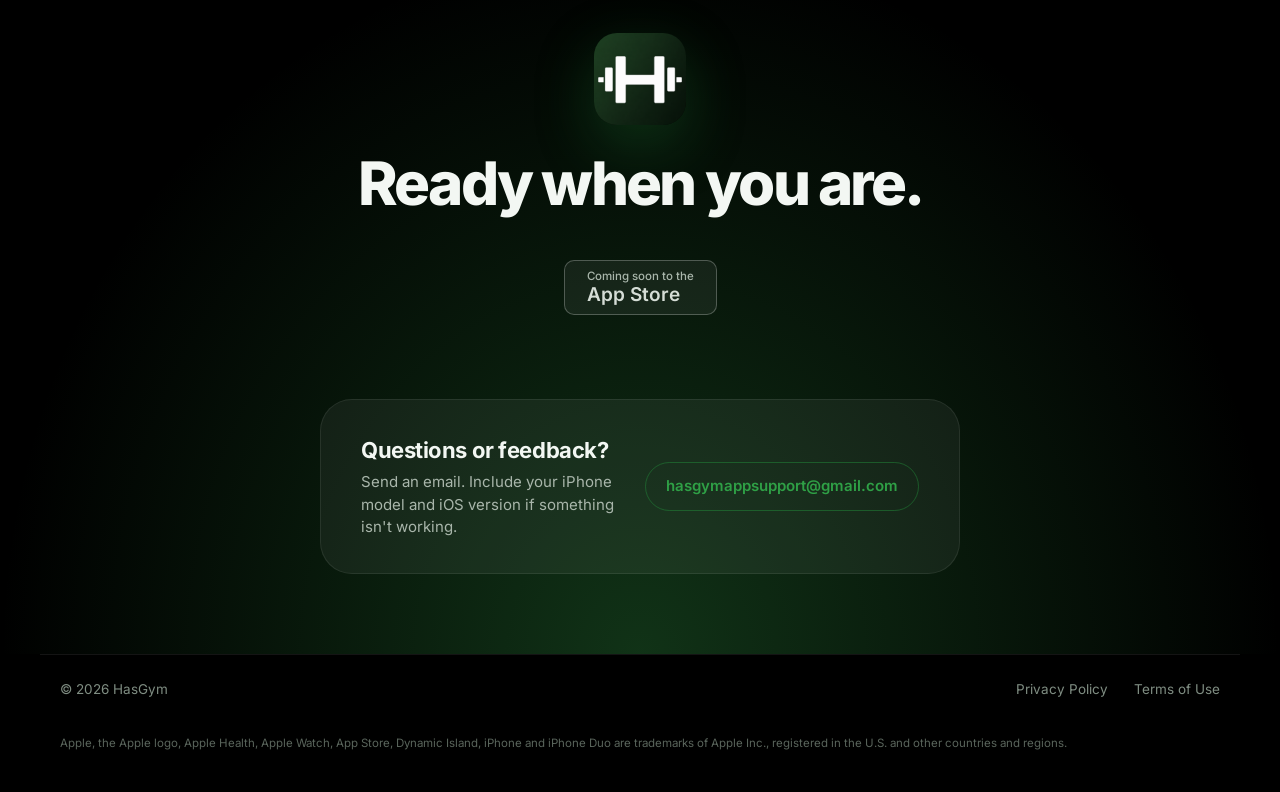
==== commit 10f66ef0: "feat: show "Coming soon" until the app is on the App Store The two App Store badges and the header D" ====
--- a/index.html
+++ b/index.html
@@ -4,18 +4,19 @@
 <meta name="description" content="HasGym is a simple gym companion: a workout timer and a fitness tracker in one, for iPhone, Apple Watch and iPhone Duo.">
 <meta name="theme-color" content="#000000"><link rel="icon" href="assets/icon.png">
 <link rel="stylesheet" href="assets/fonts/fonts.css">
-<link rel="stylesheet" href="devices.css?v=1794545418"><link rel="stylesheet" href="site.css?v=1794545418"></head><body>
+<link rel="stylesheet" href="devices.css?v=1794546132"><link rel="stylesheet" href="site.css?v=1794546132"></head><body>
 
+<!-- At launch: swap each .hg-soon for <a class="hg-badge" href="APP_STORE_URL"><img src="assets/app-store-badge-white.svg" alt="Download on the App Store" width="165" height="55"></a>, and .hg-dl-soon for <a class="hg-dl" href="APP_STORE_URL">Download</a>. -->
 <header class="hg-top"><div class="hg-w"><a class="hg-brand" href="#top"><img src="assets/icon.png" alt="">HasGym</a>
 <nav class="hg-nav" aria-label="Sections"><i></i><a href="#overview">Overview</a><a href="#timer">Timer</a><a href="#watch">Apple Watch</a><a href="#log">Log</a><a href="#progress">Progress</a><a href="#home">Home</a><a href="#duo">iPhone Duo</a><a href="#contact">Contact</a></nav>
-<a class="hg-dl" href="#contact">Download</a></div></header>
+<span class="hg-dl hg-dl-soon">Coming soon</span></div></header>
 
 <main id="top">
 <section class="hg-hero"><div class="hg-w">
 <p class="hg-eb">For iPhone, Apple Watch and iPhone Duo</p>
 <h1>Every set.<br><em>Right on time.</em></h1>
 <p class="hg-sub">HasGym is a simple <b>gym companion</b>: a workout timer and a fitness tracker in one.</p>
-<div class="hg-cta"><a class="hg-badge" href="#"><img src="assets/app-store-badge-white.svg" alt="Download on the App Store" width="165" height="55"></a><a class="hg-more" href="#overview">See what it does ↓</a></div>
+<div class="hg-cta"><span class="hg-soon"><small>Coming soon to the</small><b>App Store</b></span><a class="hg-more" href="#overview">See what it does ↓</a></div>
 <div class="hg-stage">
 <div class="frl frl-phone" data-live="phone"><img src="assets/framed/bezel-iphone.webp" alt=""></div>
 <div class="frl frl-watch" data-live="watch"><img src="assets/framed/bezel-watch.webp" alt=""></div>
@@ -73,11 +74,11 @@
 </div></div></section>
 
 <section class="hg-end" id="contact"><div class="hg-w"><img src="assets/icon.png" alt="">
-<h2>Ready when you are.</h2><div class="hg-cta"><a class="hg-badge" href="#"><img src="assets/app-store-badge-white.svg" alt="Download on the App Store" width="165" height="55"></a></div>
+<h2>Ready when you are.</h2><div class="hg-cta"><span class="hg-soon"><small>Coming soon to the</small><b>App Store</b></span></div>
 <div class="hg-contact"><div><h3>Questions or feedback?</h3><p>Send an email. Include your iPhone model and iOS version if something isn't working.</p></div><a class="hg-mail" href="mailto:hasgymappsupport@gmail.com">hasgymappsupport@gmail.com</a></div>
 </div></section>
 </main>
 
 <footer class="hg-foot"><div class="hg-w"><span>© 2026 HasGym</span><nav><a href="privacy-policy/">Privacy Policy</a><a href="terms-of-use/">Terms of Use</a></nav></div>
 <p class="hg-tm">Apple, the Apple logo, Apple Health, Apple Watch, App Store, Dynamic Island, iPhone and iPhone Duo are trademarks of Apple Inc., registered in the U.S. and other countries and regions.</p></footer>
-<script src="devices.js?v=1794545418"></script><script src="site.js?v=1794545418"></script></body></html>
+<script src="devices.js?v=1794546132"></script><script src="site.js?v=1794546132"></script></body></html>
--- a/site.css
+++ b/site.css
@@ -186,3 +186,7 @@
 .hg-legal td{padding:12px 12px 12px 0;border-bottom:1px solid rgba(255,255,255,.07);vertical-align:top}
 .hg-legal td:first-child{color:#f3f7f3;font-weight:600;white-space:nowrap}
 .hg-nav-legal a.on{background:rgba(34,140,58,.2);box-shadow:inset 0 0 0 1px rgba(34,140,58,.45)}
+/* before launch: a plain "coming soon" button; Apple's badge must not be dimmed or altered */
+.hg-soon{display:inline-flex;flex-direction:column;justify-content:center;height:55px;margin:14px;padding:0 22px;border-radius:10px;border:1px solid rgba(255,255,255,.25);background:rgba(255,255,255,.06);color:#a9b6ab;line-height:1.15;text-align:left;cursor:default}
+.hg-soon small{font-size:11.5px;font-weight:500}.hg-soon b{font-size:19px;color:#d5ddd6;font-weight:600}
+.hg-dl-soon{background:#1f2a22;color:#6f7d72;cursor:default}
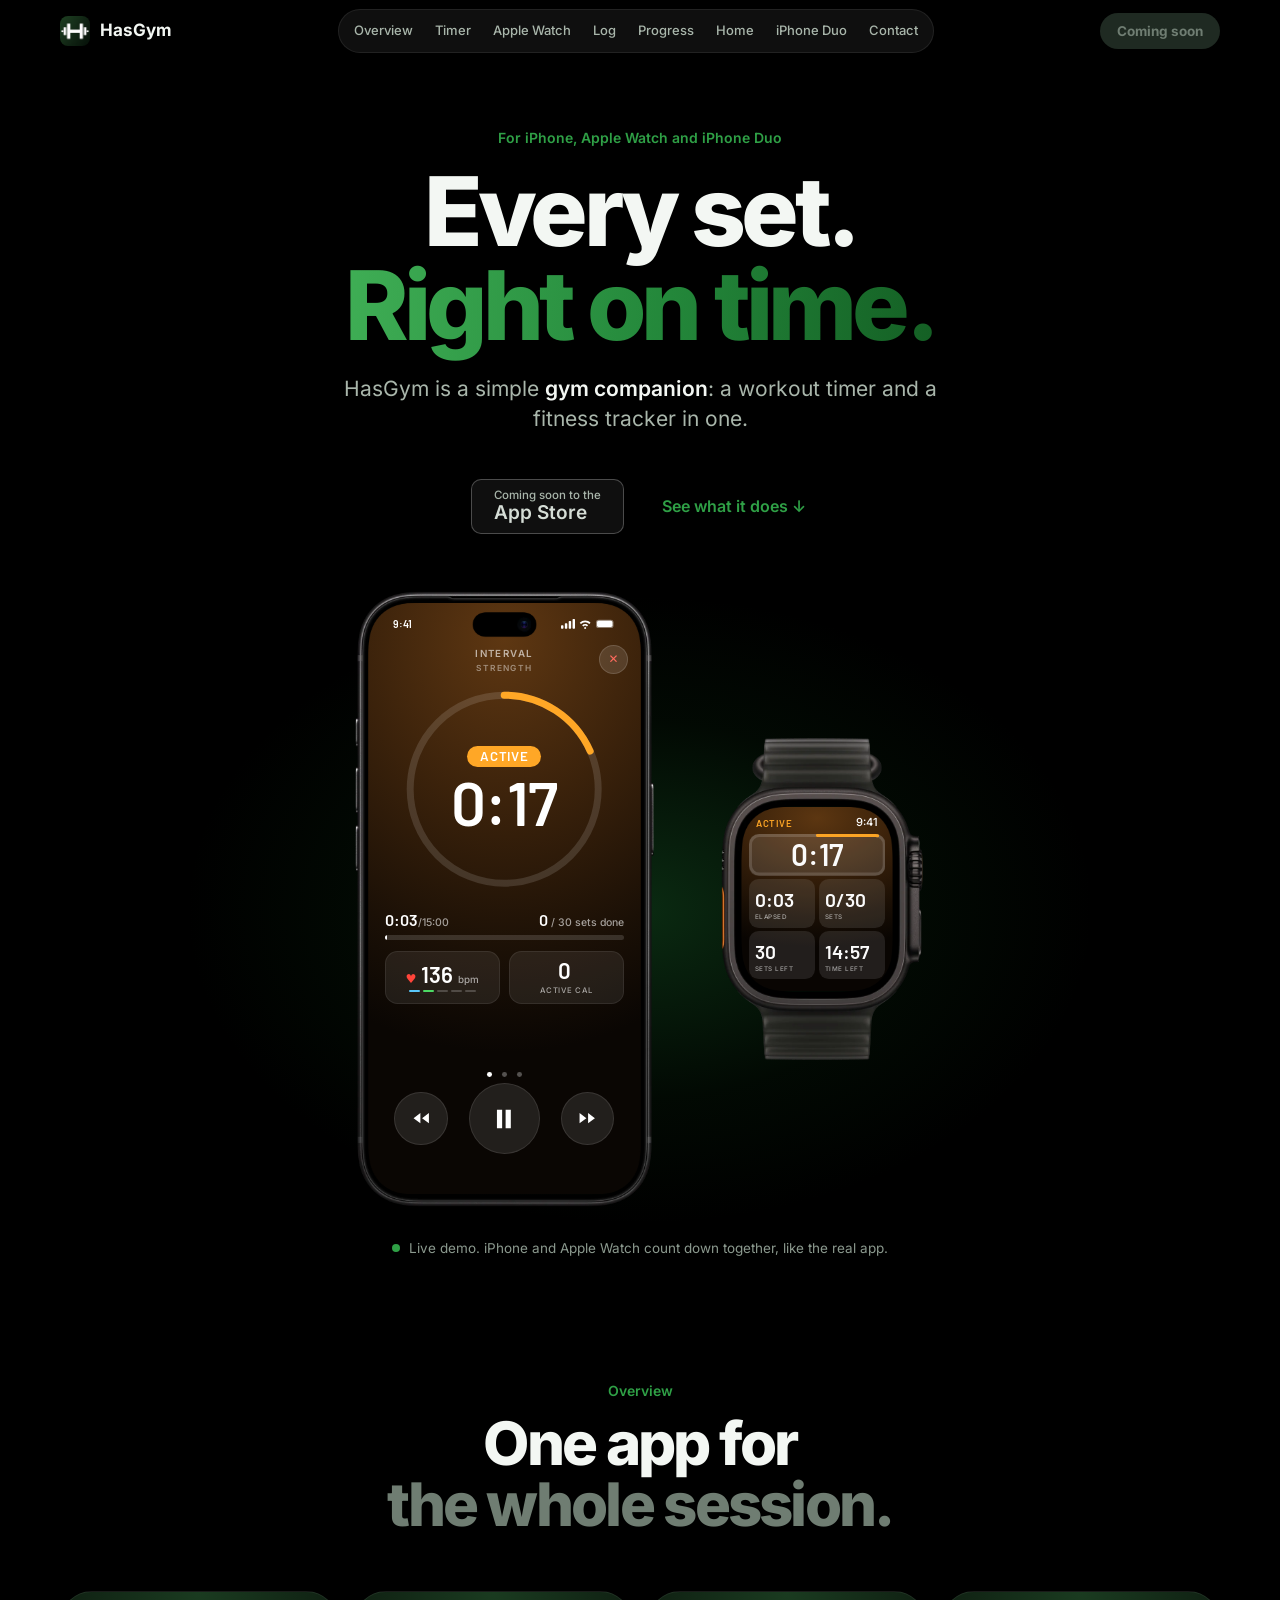
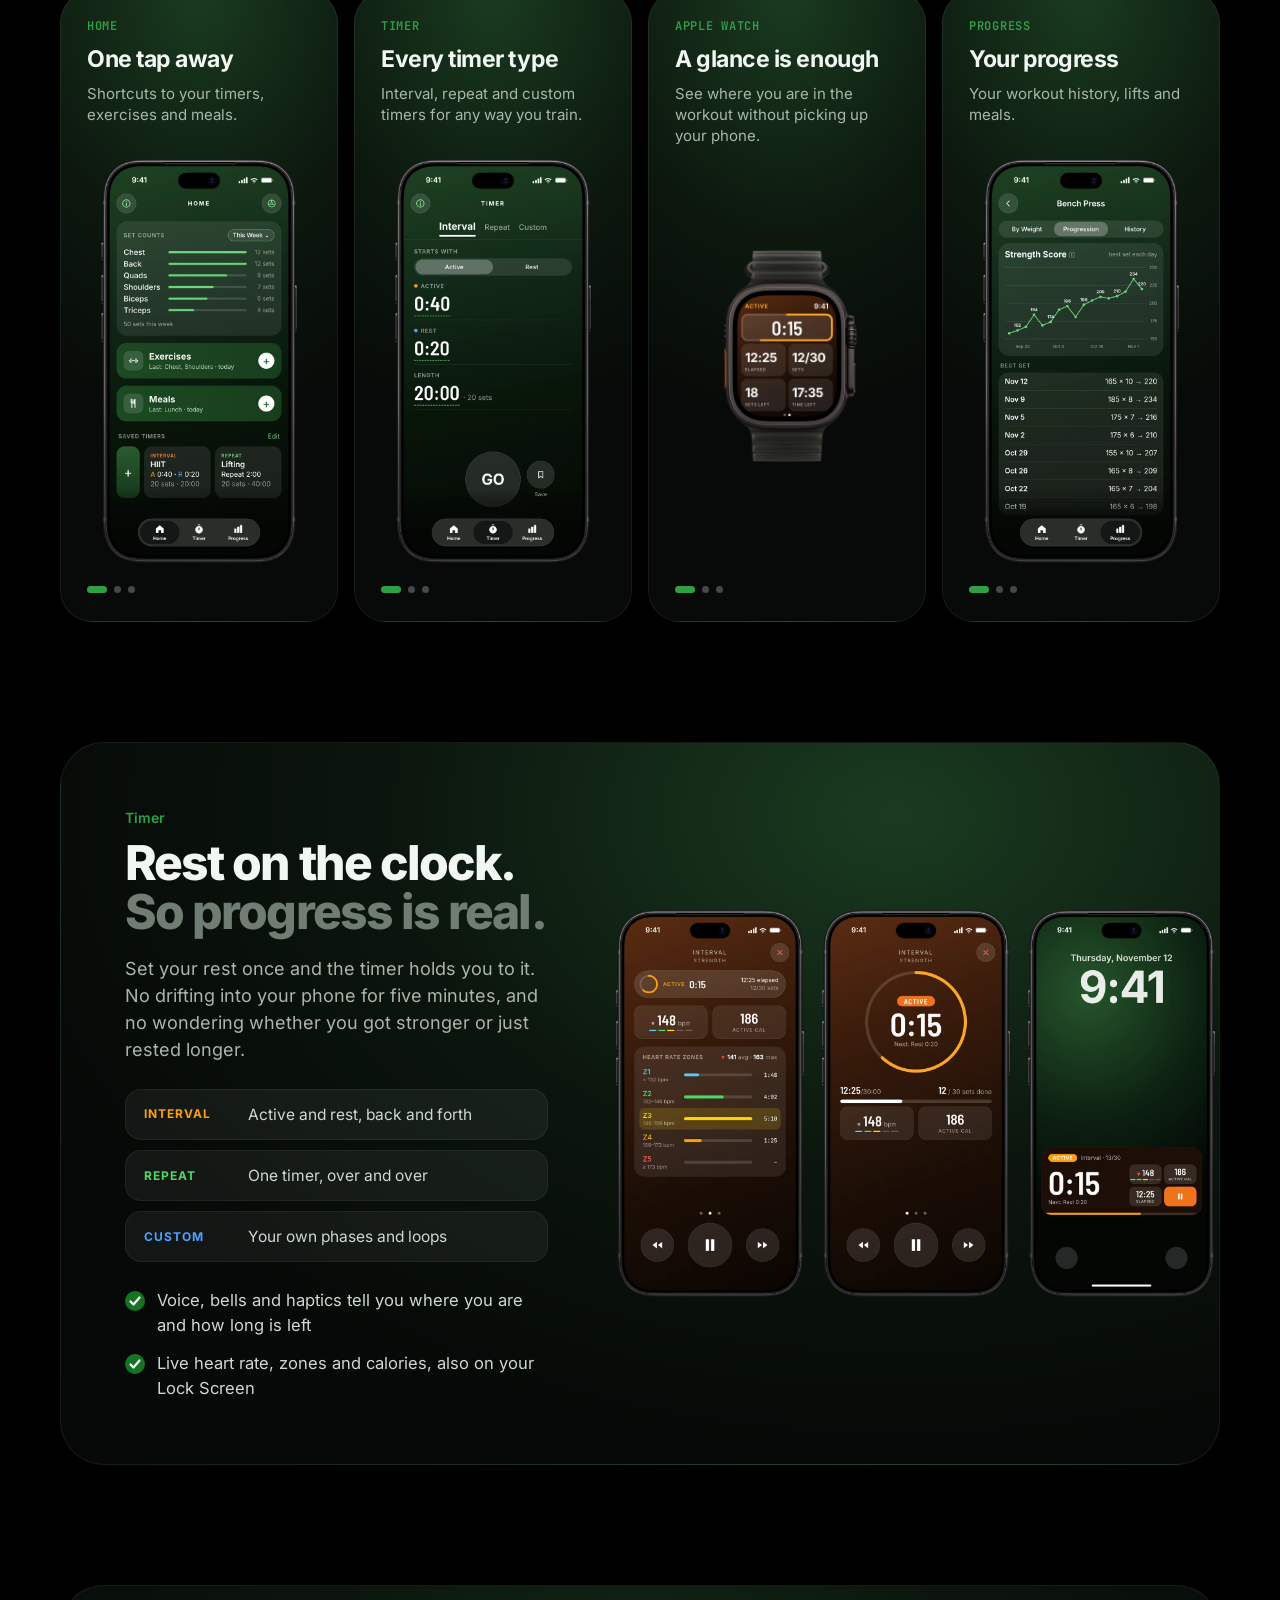
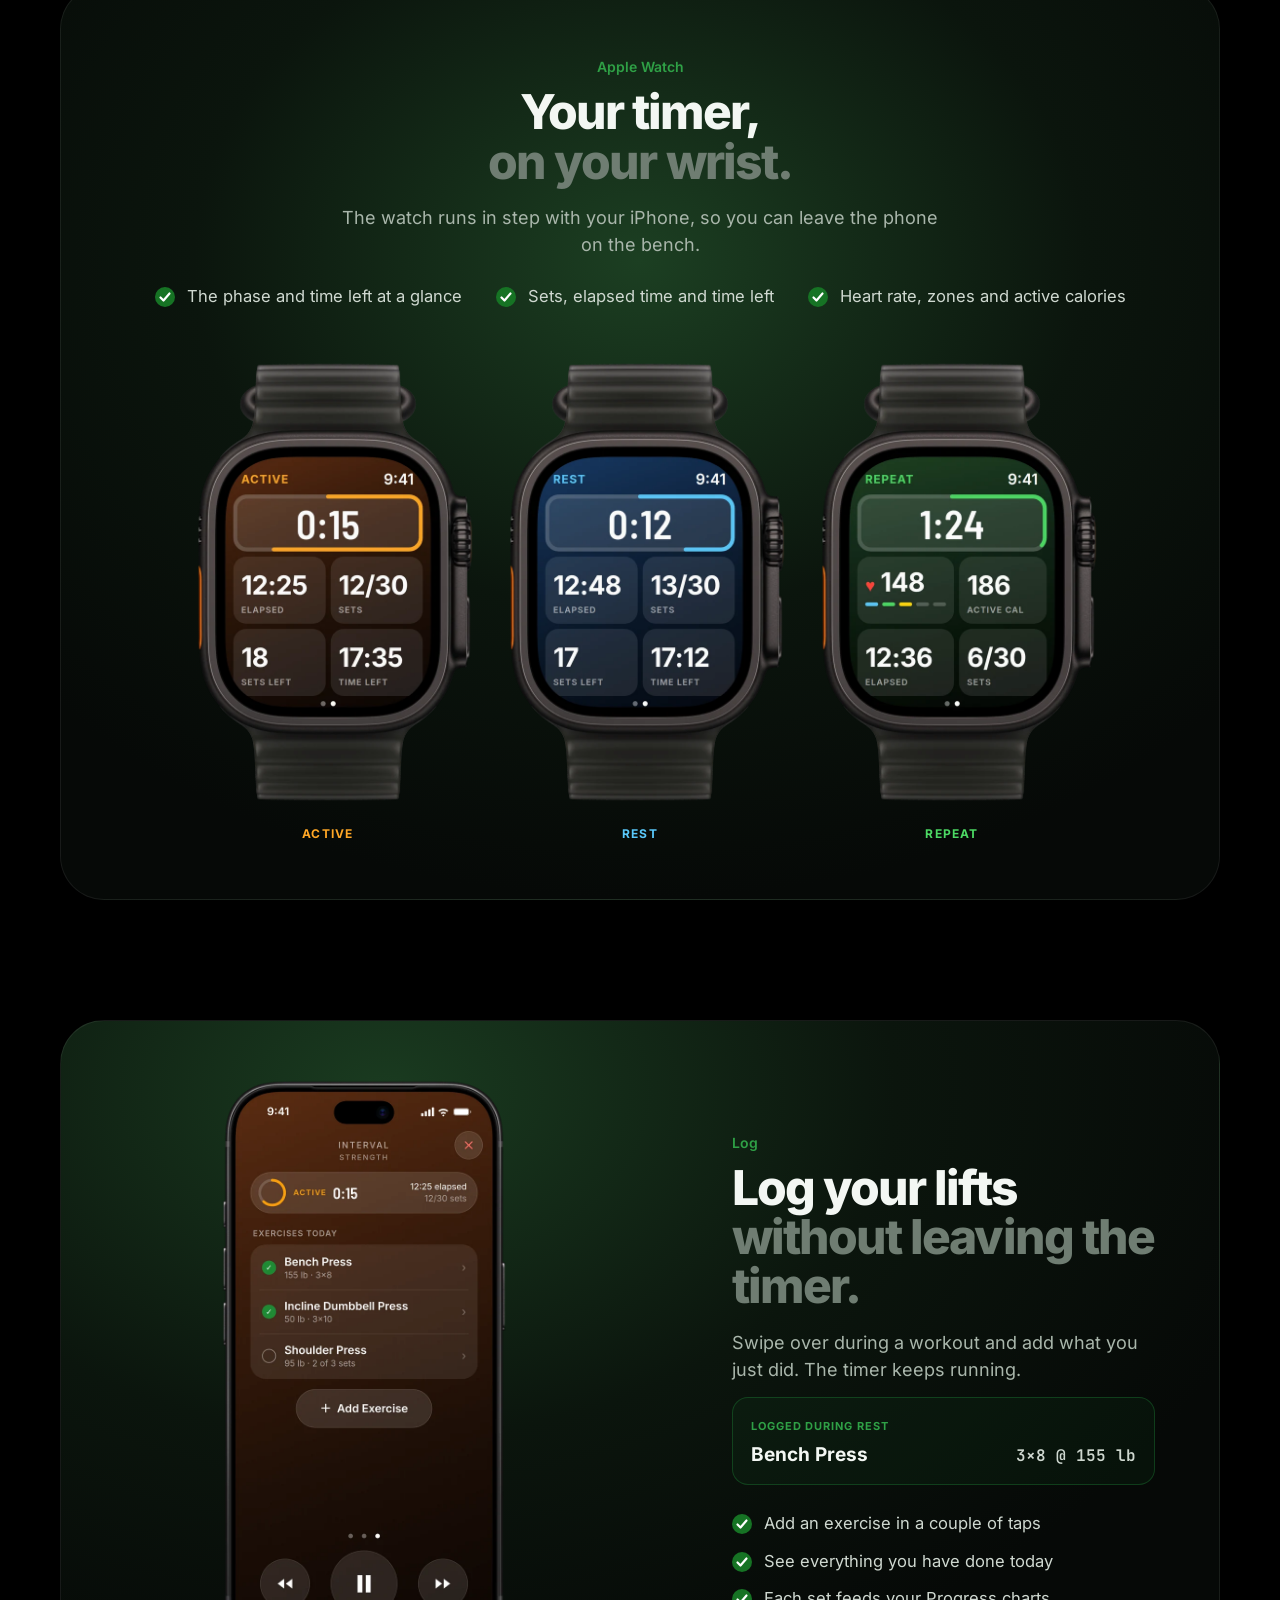
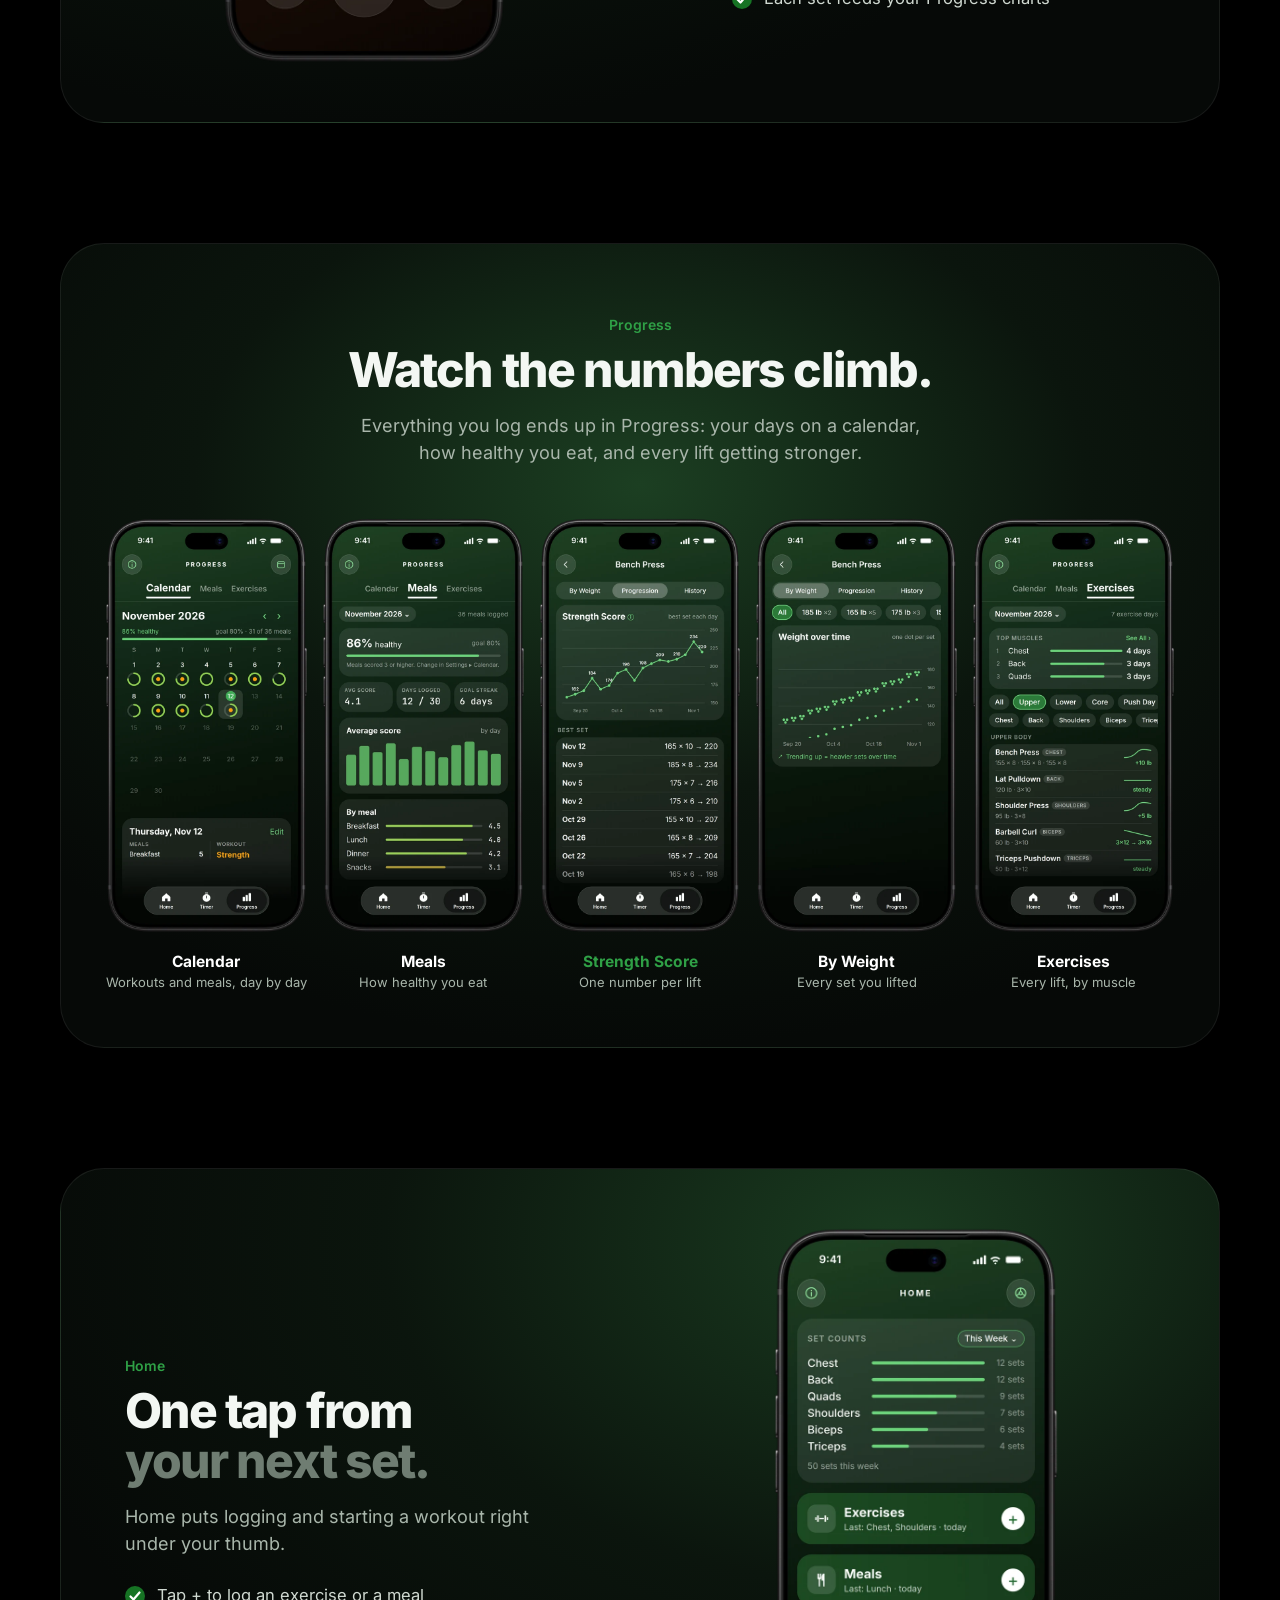
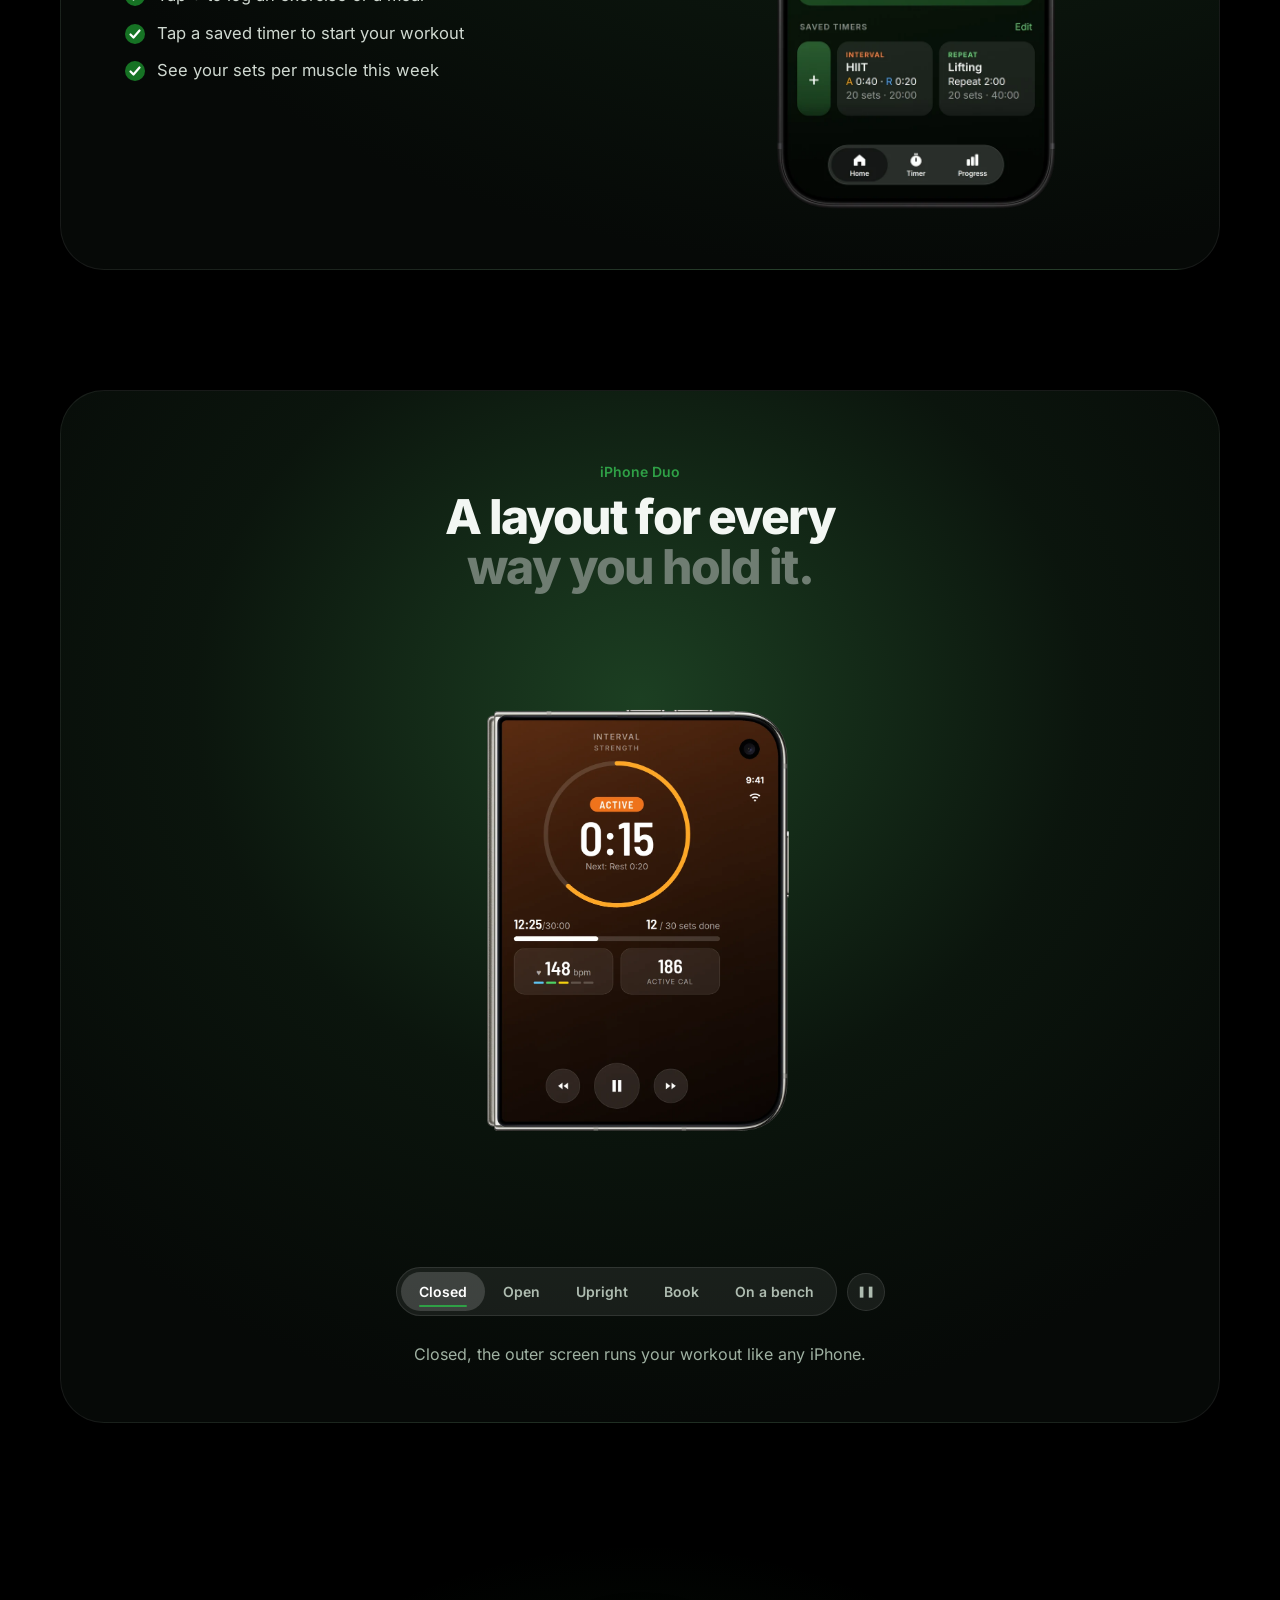
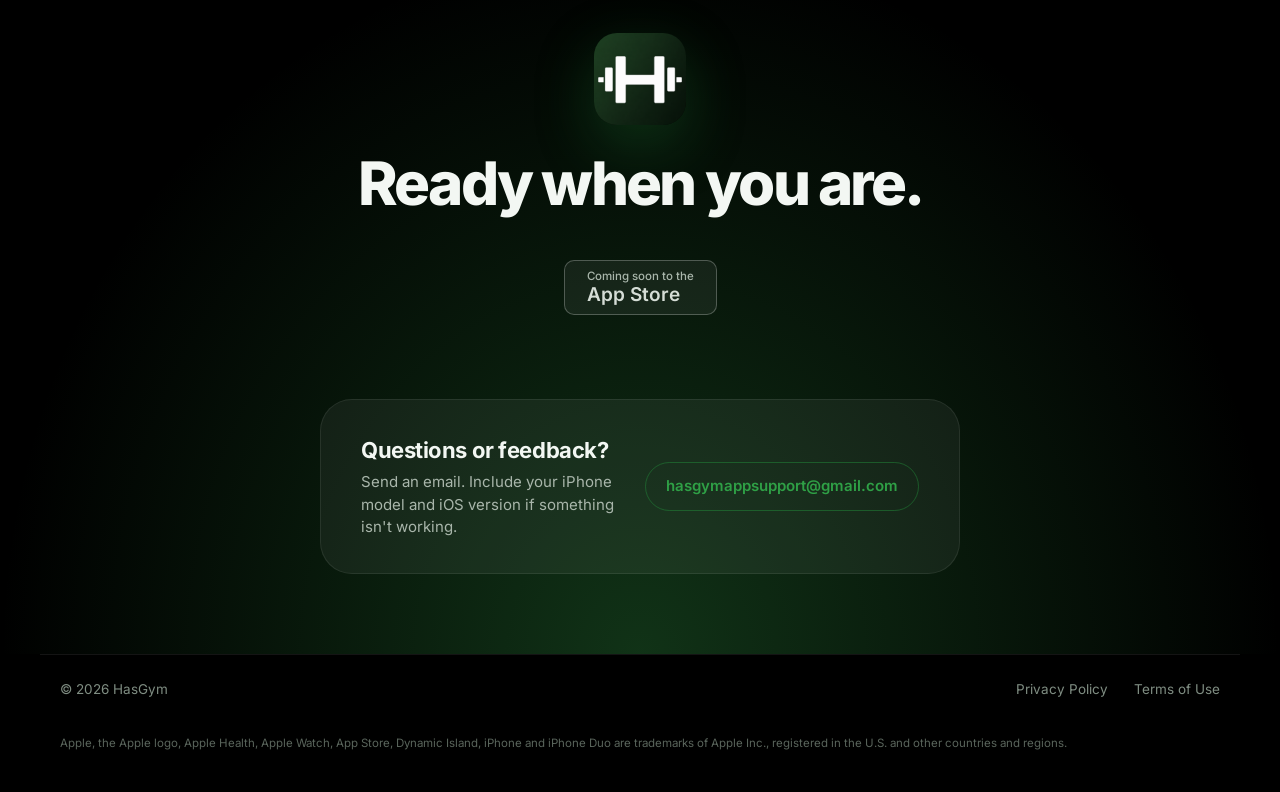
==== commit a50de7af: "fix: lay the site out properly on phones and tablets The page only had a desktop layout, so on a pho" ====
--- a/index.html
+++ b/index.html
@@ -4,7 +4,7 @@
 <meta name="description" content="HasGym is a simple gym companion: a workout timer and a fitness tracker in one, for iPhone, Apple Watch and iPhone Duo.">
 <meta name="theme-color" content="#000000"><link rel="icon" href="assets/icon.png">
 <link rel="stylesheet" href="assets/fonts/fonts.css">
-<link rel="stylesheet" href="devices.css?v=1794546132"><link rel="stylesheet" href="site.css?v=1794546132"></head><body>
+<link rel="stylesheet" href="devices.css?v=1794557194"><link rel="stylesheet" href="site.css?v=1794557194"></head><body>
 
 <!-- At launch: swap each .hg-soon for <a class="hg-badge" href="APP_STORE_URL"><img src="assets/app-store-badge-white.svg" alt="Download on the App Store" width="165" height="55"></a>, and .hg-dl-soon for <a class="hg-dl" href="APP_STORE_URL">Download</a>. -->
 <header class="hg-top"><div class="hg-w"><a class="hg-brand" href="#top"><img src="assets/icon.png" alt="">HasGym</a>
@@ -81,4 +81,4 @@
 
 <footer class="hg-foot"><div class="hg-w"><span>© 2026 HasGym</span><nav><a href="privacy-policy/">Privacy Policy</a><a href="terms-of-use/">Terms of Use</a></nav></div>
 <p class="hg-tm">Apple, the Apple logo, Apple Health, Apple Watch, App Store, Dynamic Island, iPhone and iPhone Duo are trademarks of Apple Inc., registered in the U.S. and other countries and regions.</p></footer>
-<script src="devices.js?v=1794546132"></script><script src="site.js?v=1794546132"></script></body></html>
+<script src="devices.js?v=1794557194"></script><script src="site.js?v=1794557194"></script></body></html>
--- a/devices.css
+++ b/devices.css
@@ -30,3 +30,23 @@
 .pp{width:38px;height:38px;border-radius:50%;border:1px solid rgba(255,255,255,.1);background:rgba(255,255,255,.07);color:#aebcb0;cursor:pointer;font-size:11px}
 .cap{min-height:1.5em;text-align:center;color:#9fb1a2;font-size:16px;max-width:520px}
 .shots{min-height:470px}
+/* small screens: the Duo images shrink to fit and the picker scrolls sideways if it has to */
+.stage .shot img{max-width:100%;height:auto}
+@media (max-width:1000px){
+  .stage{gap:18px;width:100%}
+  .shots{min-height:min(470px,128vw)}
+  .pkw{max-width:100%;padding:0 16px}
+  .pk{min-width:0;overflow-x:auto;scrollbar-width:none}.pk::-webkit-scrollbar{display:none}
+  .pk button{flex:none;white-space:nowrap;padding:9px 13px;font-size:13px}
+  .pk button u{left:13px;right:13px}
+  .pp{flex:none}
+  .cap{padding:0 22px;font-size:15px}
+}
+.stage{grid-template-columns:minmax(0,1fr)}
+.shots,.shot{min-width:0;grid-template-columns:minmax(0,1fr)}
+.shot img{justify-self:center}
+@media (max-width:560px){
+  .pkw{padding:0 10px;gap:6px}
+  .pk button{padding:9px 8px;font-size:12px}.pk button u{left:8px;right:8px}
+  .pp{width:34px;height:34px}
+}
--- a/site.css
+++ b/site.css
@@ -190,3 +190,69 @@
 .hg-soon{display:inline-flex;flex-direction:column;justify-content:center;height:55px;margin:14px;padding:0 22px;border-radius:10px;border:1px solid rgba(255,255,255,.25);background:rgba(255,255,255,.06);color:#a9b6ab;line-height:1.15;text-align:left;cursor:default}
 .hg-soon small{font-size:11.5px;font-weight:500}.hg-soon b{font-size:19px;color:#d5ddd6;font-weight:600}
 .hg-dl-soon{background:#1f2a22;color:#6f7d72;cursor:default}
+
+/* ---------- tablet and phone ---------- */
+html,body{overflow-x:clip}
+@media (max-width:1000px){
+  html{scroll-padding-top:112px}
+  /* header: brand and button on one row, the section links in a row below that scrolls sideways */
+  .hg-top{background:rgba(0,0,0,.78);backdrop-filter:blur(20px);-webkit-backdrop-filter:blur(20px);border-color:rgba(255,255,255,.08)}
+  .hg-top .hg-w{flex-wrap:wrap;height:auto;padding-top:10px;row-gap:8px}
+  .hg-nav{order:3;flex:0 0 100%;min-width:0;overflow-x:auto;scrollbar-width:none;margin-bottom:10px}
+  .hg-nav::-webkit-scrollbar{display:none}
+  .hg-nav a{flex:none;white-space:nowrap}
+  .hg-nav-legal{justify-content:center}
+  h1{font-size:clamp(40px,12vw,96px)}
+  h2{font-size:clamp(32px,7.4vw,60px)}
+  .hg-s{padding-top:72px}.hg-hd{margin-bottom:32px}
+  .hg-stage{zoom:.55}
+  /* one column: text first, then the picture */
+  .hg-p,.hg-p.rev,.hg-p.wide{grid-template-columns:minmax(0,1fr);border-radius:30px}
+  .hg-p.rev .hg-tx{order:0}
+  .hg-tx,.hg-p.wide .hg-tx{padding:40px 28px 0}
+  .hg-p h3{font-size:clamp(30px,6.4vw,48px)}
+  .hg-vis{padding:32px 0 40px}
+  .hg-wsec .hg-ck{display:grid;justify-content:start;gap:13px;text-align:left}
+  /* rows of devices scroll sideways and are never cut off */
+  .hg-ov,.hg-trio3,.hg-watches,.hg-gal{display:flex;justify-content:flex-start;max-width:100%;min-width:0;overflow-x:auto;scroll-snap-type:x proximity;-webkit-overflow-scrolling:touch;scrollbar-width:none}
+  .hg-ov::-webkit-scrollbar,.hg-trio3::-webkit-scrollbar,.hg-watches::-webkit-scrollbar,.hg-gal::-webkit-scrollbar{display:none}
+  .hg-trio3,.hg-watches,.hg-gal{padding-inline:28px;scroll-padding-inline:28px}
+  .hg-gal{padding-block:32px 40px}
+  .hg-trio3>*,.hg-watches>*,.hg-gal>*,.hg-ov>*{flex:none;scroll-snap-align:start}
+  .hg-ov{margin-inline:-20px;padding-inline:20px;scroll-padding-inline:20px}
+  .hg-ov>.hg-oc{width:min(300px,78vw)}
+  .hg-oc:hover{transform:none}
+  .hg-p.wide .shots{min-height:0}
+  .hg-end{margin-top:72px;padding:64px 0 56px}
+  .hg-contact{flex-direction:column;align-items:flex-start;margin-top:48px;padding:28px}
+  .hg-mail{max-width:100%;overflow-wrap:anywhere}
+}
+@media (max-width:560px){
+  .hg-w{padding:0 16px}
+  .hg-hero{padding-top:36px}
+  .hg-sub{font-size:18px}
+  .hg-cta{flex-direction:column;gap:0;margin-top:20px}
+  .hg-stage{zoom:.4;gap:44px;margin-top:70px}
+  .hg-livecap{font-size:12.5px;padding:0 10px}
+  .hg-p,.hg-p.rev,.hg-p.wide{border-radius:26px}
+  .hg-tx,.hg-p.wide .hg-tx{padding:32px 22px 0}
+  .hg-tx>p:not(.hg-eb){font-size:16.5px}
+  .hg-ck{font-size:15.5px}
+  .hg-types div{grid-template-columns:86px 1fr;padding:12px 14px;font-size:14.5px}
+  .hg-log p{flex-wrap:wrap;white-space:normal;gap:2px 12px}
+  .hg-trio3,.hg-watches,.hg-gal{padding-inline:22px;scroll-padding-inline:22px}
+  .hg-foot .hg-w{flex-direction:column;gap:12px}
+  .hg-legal{padding:40px 18px 64px;font-size:16px}
+  .hg-legal h1{font-size:34px}.hg-legal h2{font-size:20px;margin-top:34px}
+  .hg-sum{padding:20px 20px 10px}
+  .hg-legal table{font-size:14px}.hg-legal td:first-child{white-space:normal}
+}
+.hg-vis>[data-duo-stage]{flex:1 1 auto;min-width:0;width:100%}
+@media (max-width:1000px){
+  .hg-vis>[data-duo-stage] .shots{padding:0 18px}
+}
+@media (max-width:560px){
+  .hg-watches .hg-ph{zoom:.7!important}
+  .hg-livecap{align-items:flex-start;text-align:left}.hg-livecap::before{flex:none;margin-top:5px}
+}
+@media (max-width:560px){.hg-legal .hg-sum h2{margin-top:0}}
